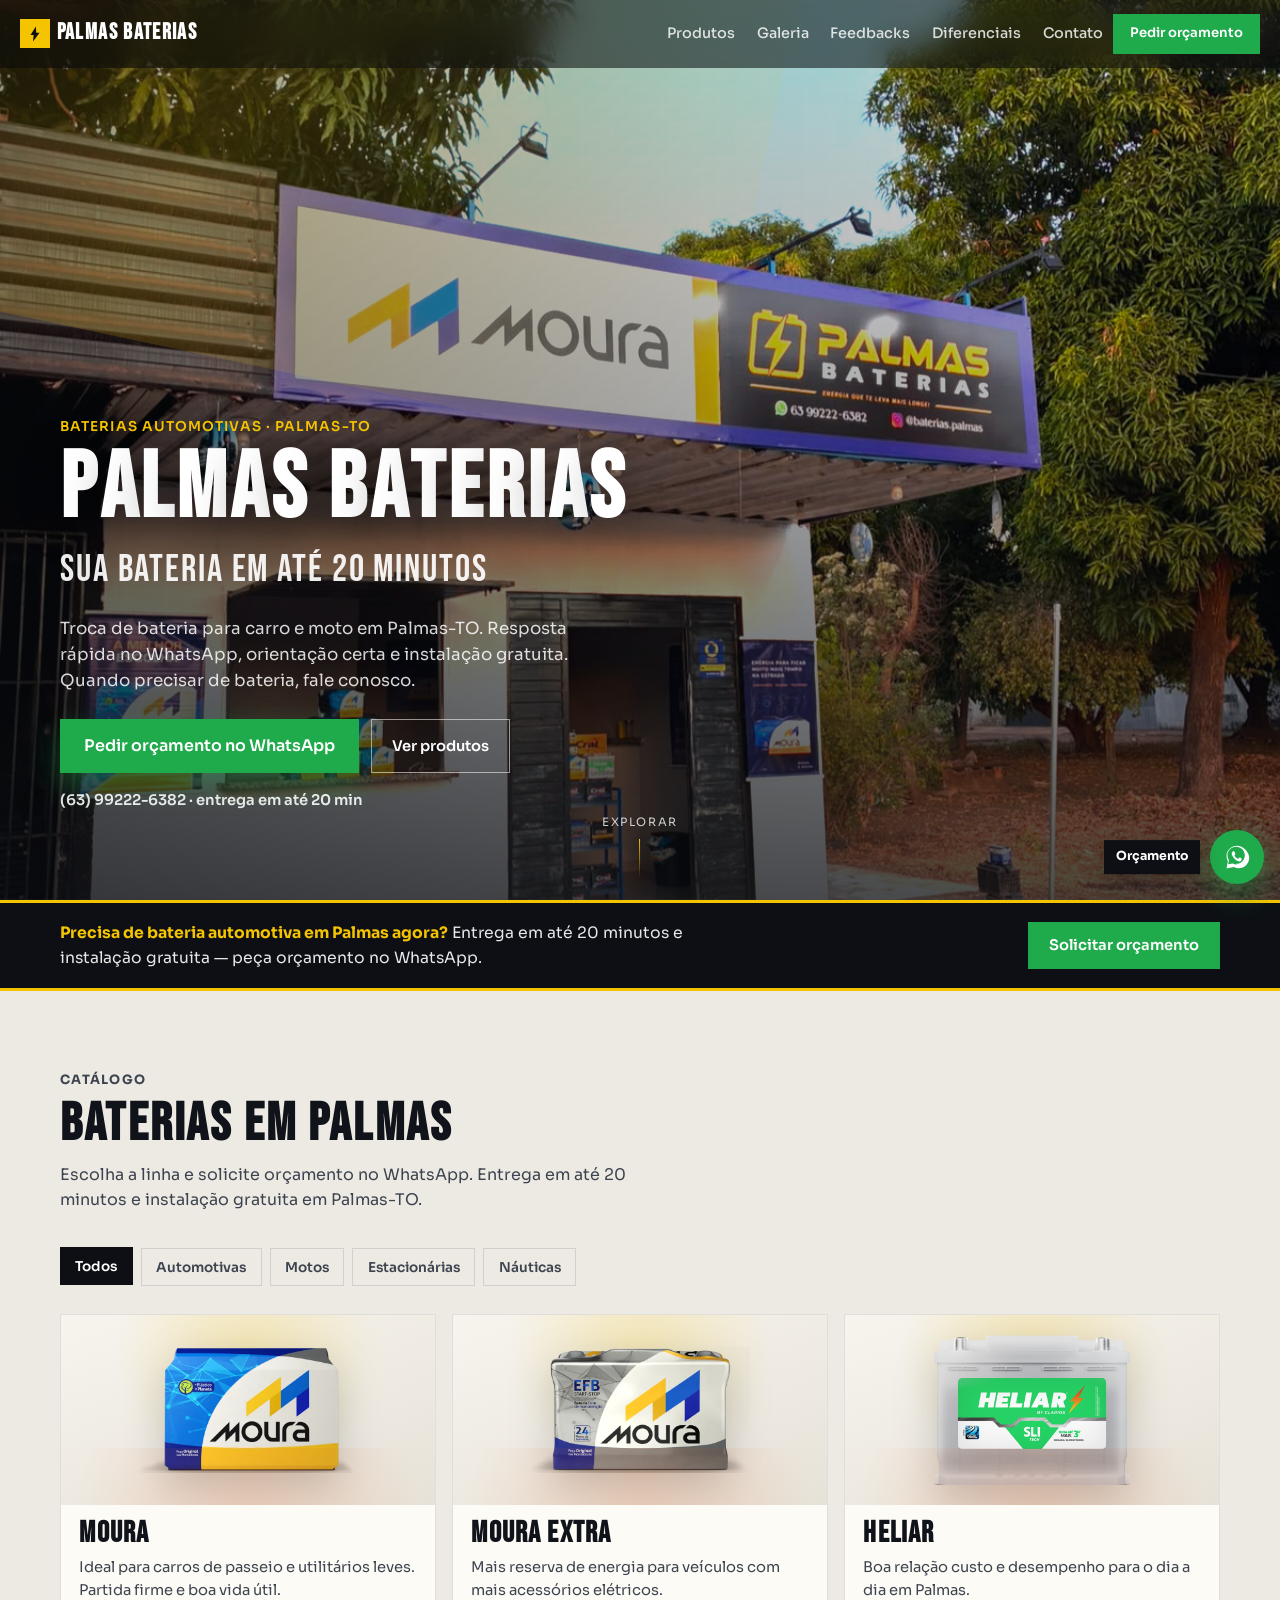
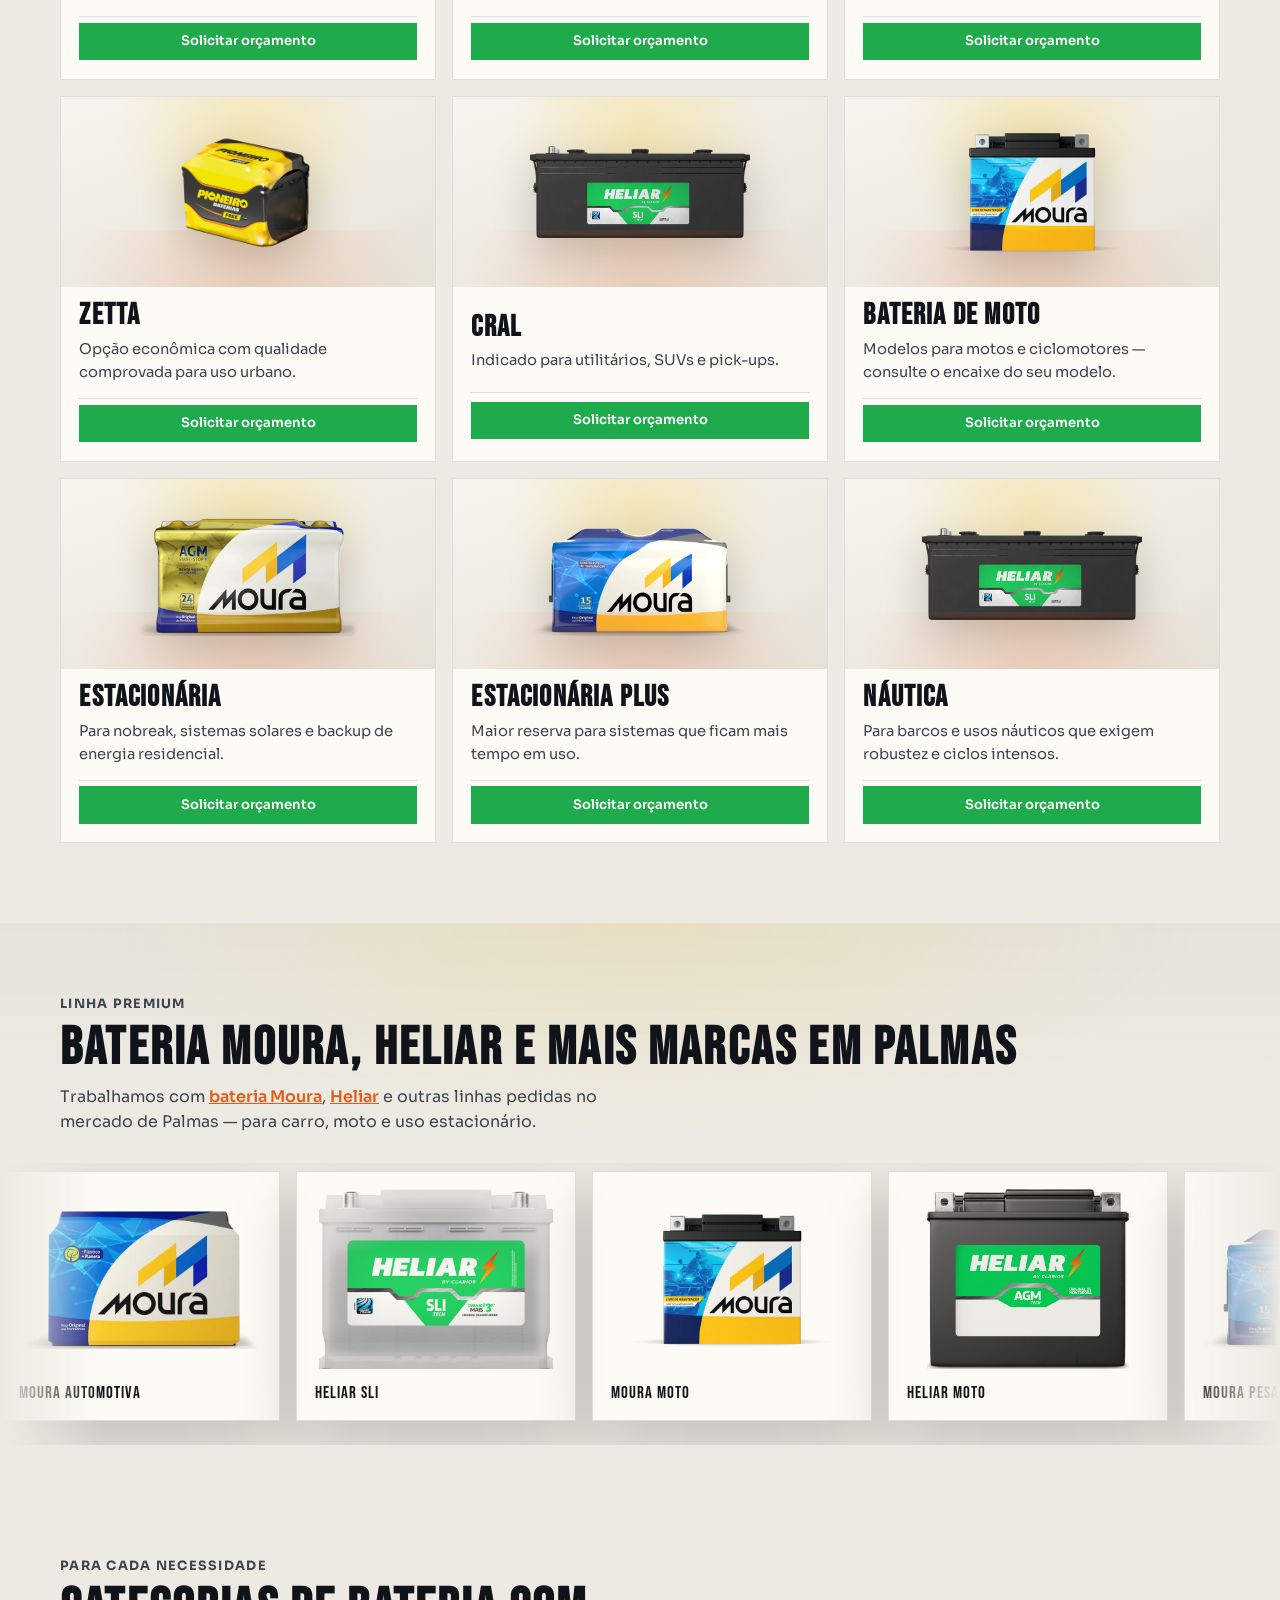
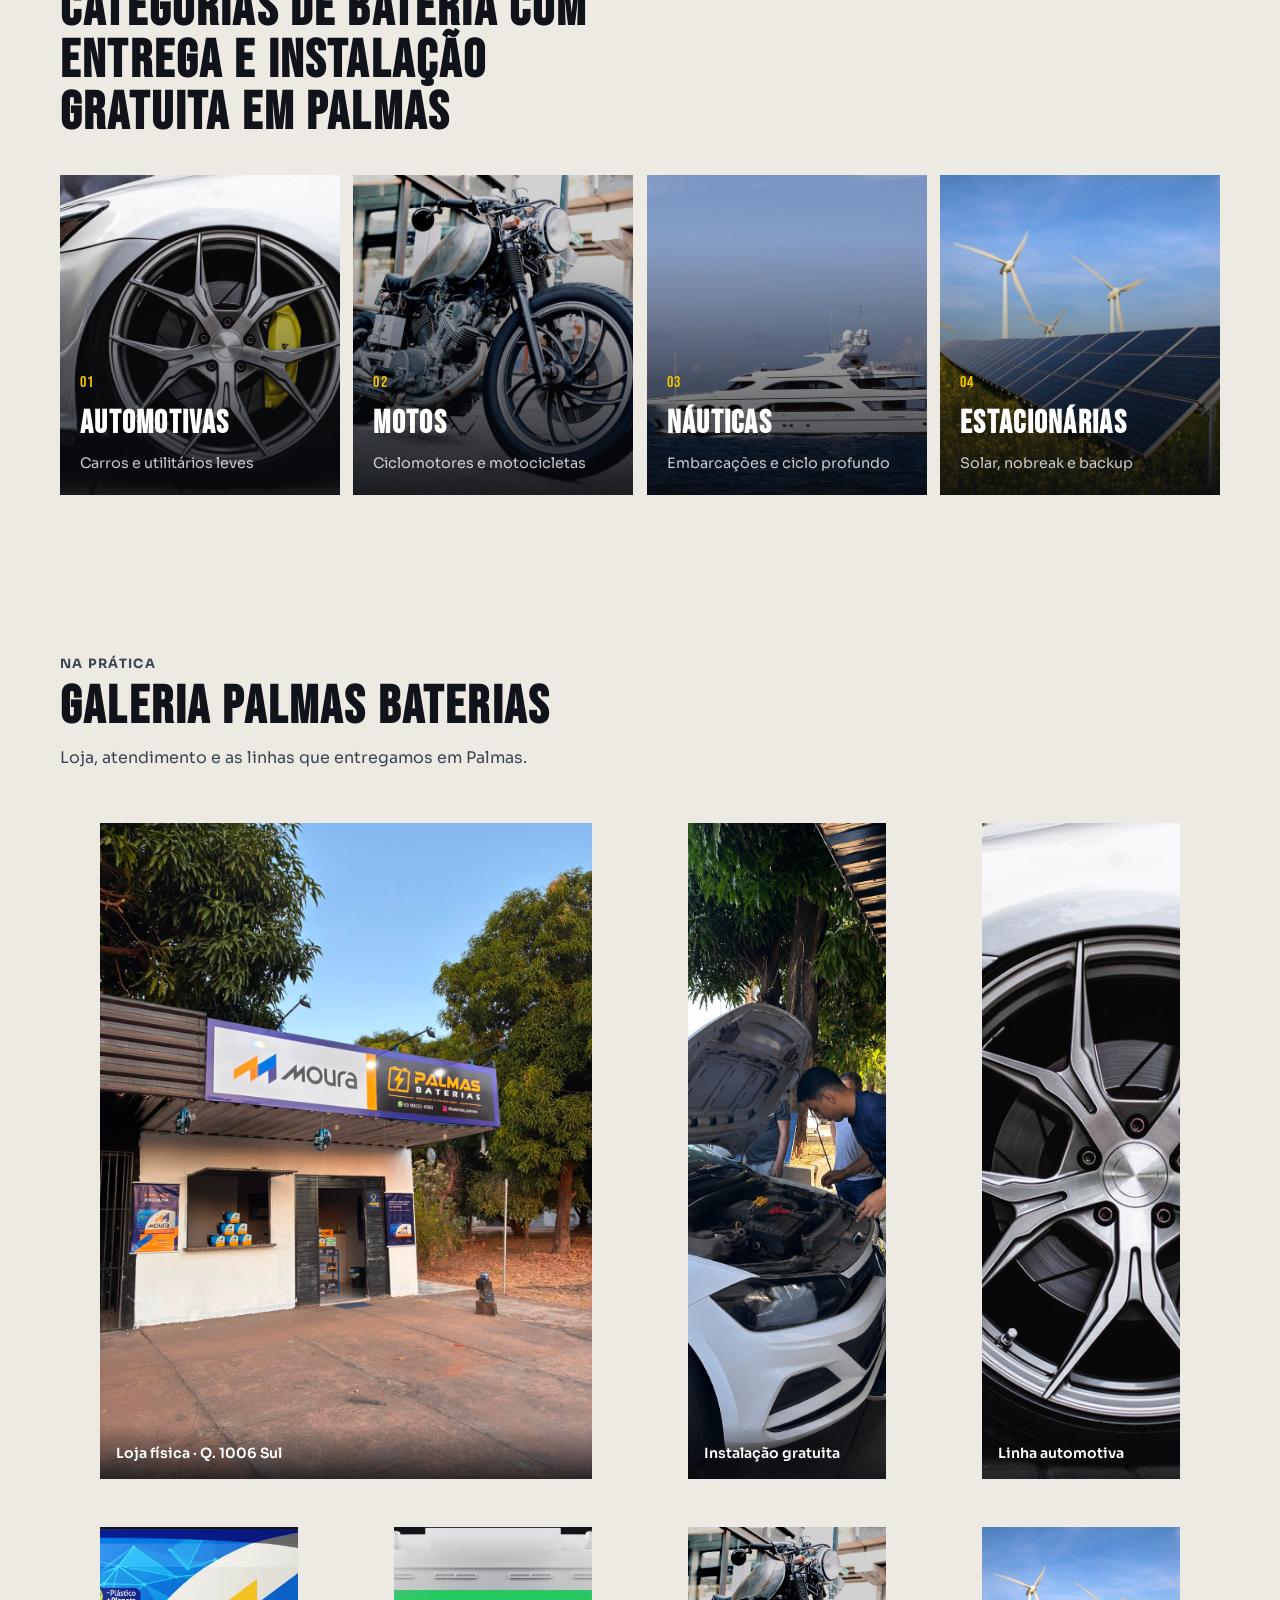
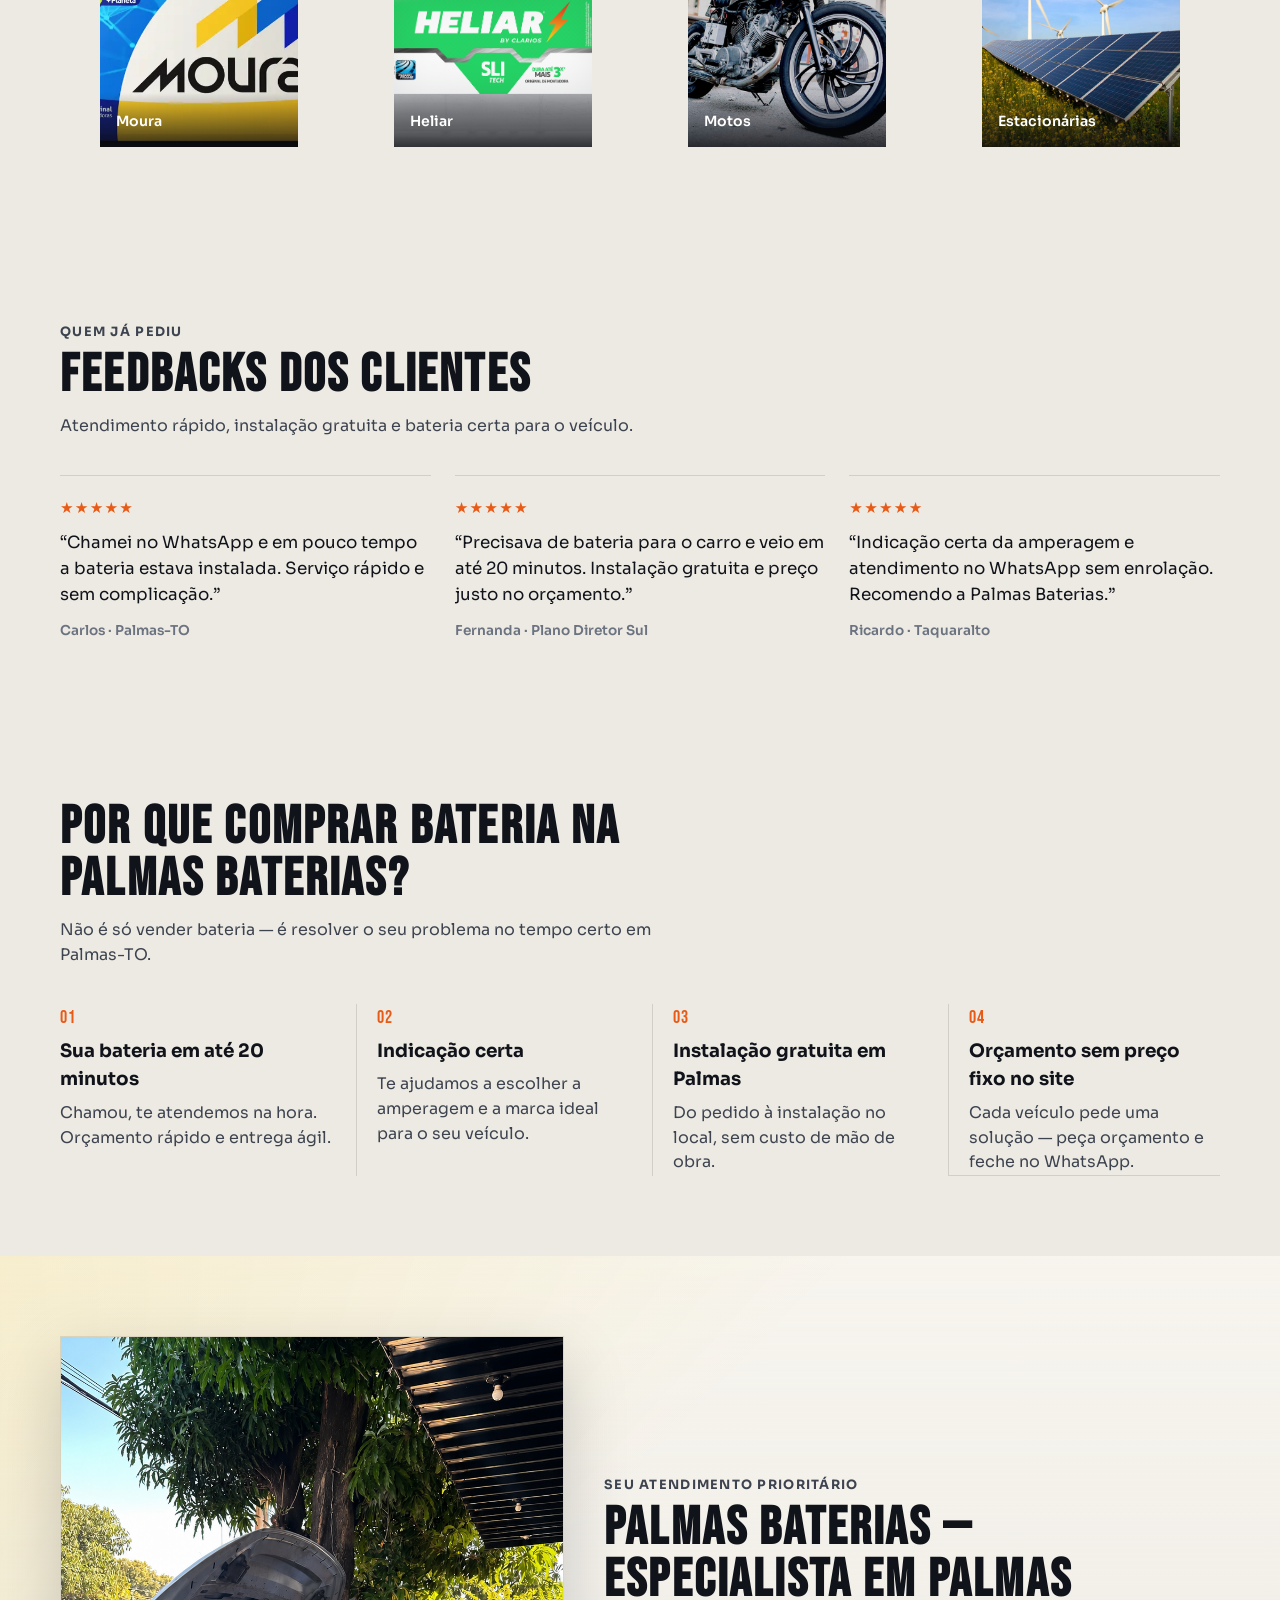
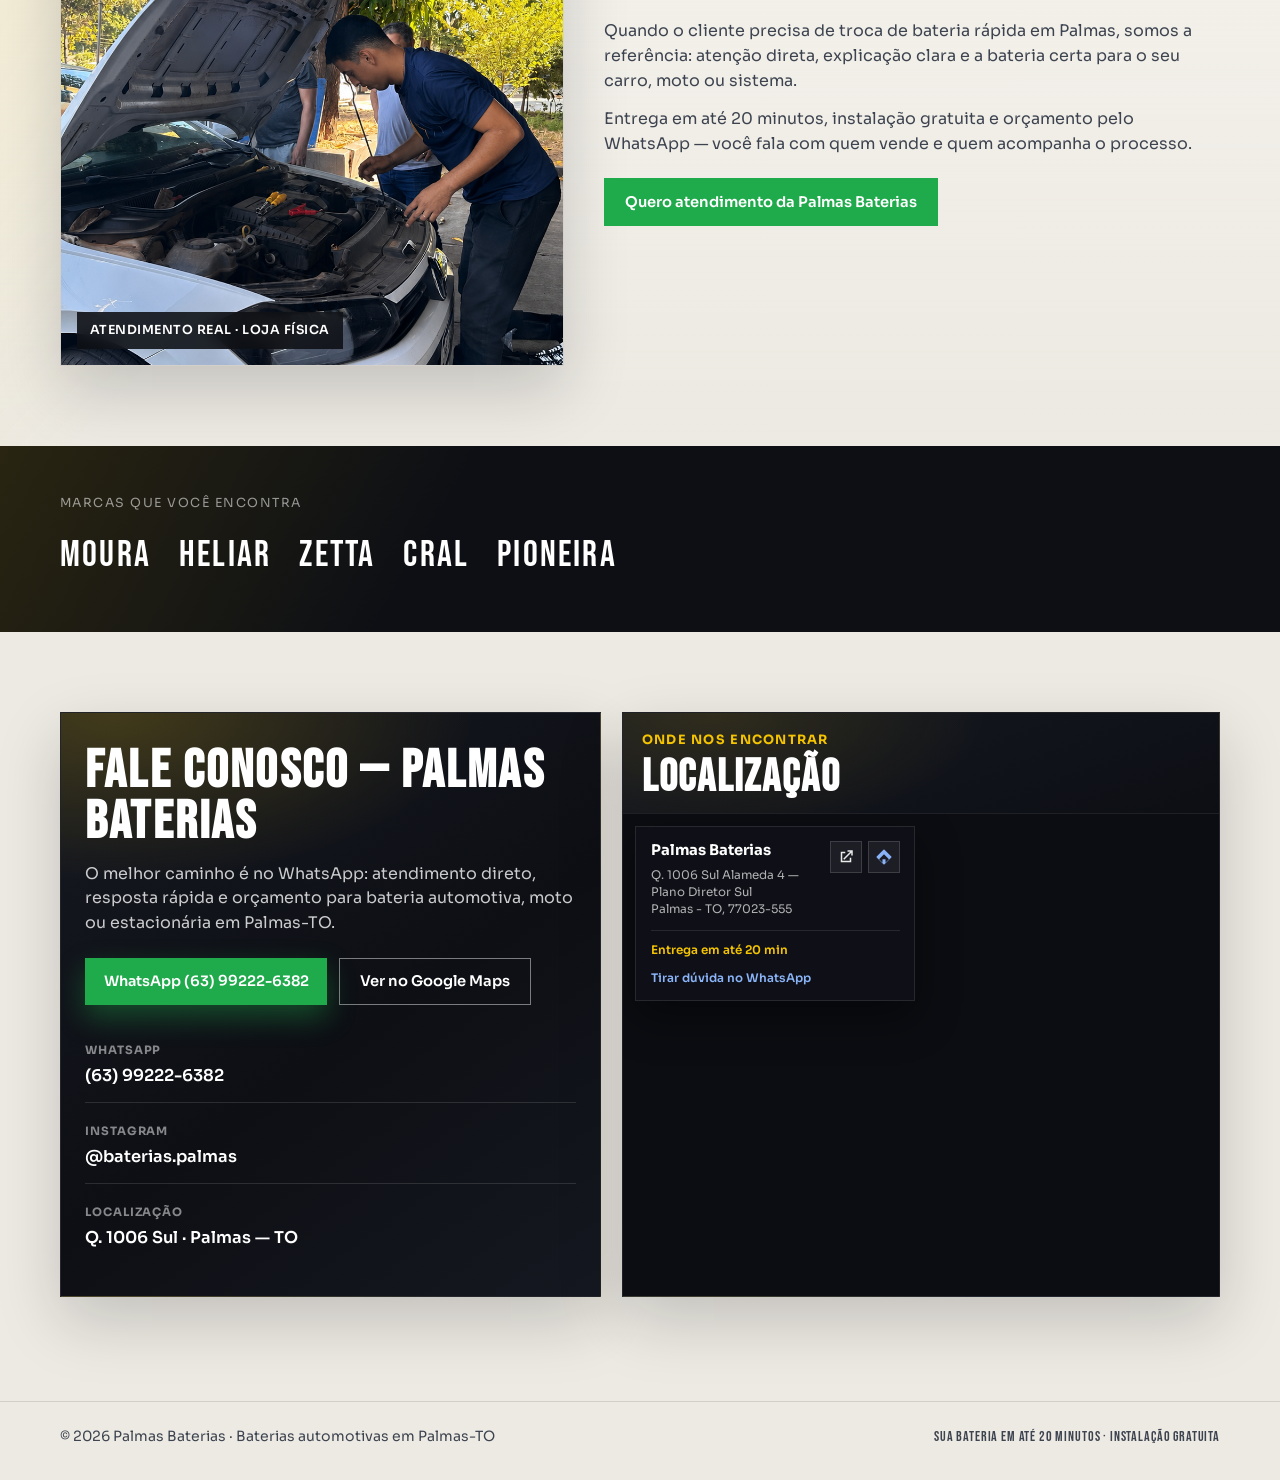
==== index.html @ dc7921c0 "Update Brendo photo and place the WhatsApp CTA after the hero. Replace the JPEG asset with PNG and k" ====
<!DOCTYPE html>
<html lang="pt-BR">
  <head>
    <meta charset="UTF-8" />
    <meta name="viewport" content="width=device-width, initial-scale=1.0" />
    <title>Baterias Automotivas em Palmas | Palmas Baterias</title>
    <meta
      name="description"
      content="Palmas Baterias: baterias automotivas, moto e estacionárias em Palmas-TO. Sua bateria em até 20 minutos, instalação gratuita e orçamento pelo WhatsApp."
    />
    <meta name="author" content="Palmas Baterias" />
    <meta name="geo.region" content="BR-TO" />
    <meta name="geo.placename" content="Palmas" />
    <meta name="robots" content="index, follow" />
    <link rel="canonical" href="https://brendo.bateriaspalmas.com.br/" />

    <!-- Open Graph -->
    <meta property="og:type" content="website" />
    <meta property="og:locale" content="pt_BR" />
    <meta property="og:url" content="https://brendo.bateriaspalmas.com.br/" />
    <meta property="og:site_name" content="Palmas Baterias" />
    <meta
      property="og:title"
      content="Baterias Automotivas em Palmas | Palmas Baterias"
    />
    <meta
      property="og:description"
      content="Sua bateria em até 20 minutos em Palmas-TO. Entrega, instalação gratuita e orçamento rápido no WhatsApp. Moura, Heliar e outras marcas."
    />
    <meta
      property="og:image"
      content="https://brendo.bateriaspalmas.com.br/Imagens/imagemdaloja.jpeg"
    />

    <!-- Twitter -->
    <meta name="twitter:card" content="summary_large_image" />
    <meta
      name="twitter:title"
      content="Baterias Automotivas em Palmas | Palmas Baterias"
    />
    <meta
      name="twitter:description"
      content="Sua bateria em até 20 minutos. Instalação gratuita. Peça orçamento no WhatsApp."
    />
    <meta
      name="twitter:image"
      content="https://brendo.bateriaspalmas.com.br/Imagens/imagemdaloja.jpeg"
    />

    <link rel="preconnect" href="https://fonts.googleapis.com" />
    <link rel="preconnect" href="https://fonts.gstatic.com" crossorigin />
    <link
      href="https://fonts.googleapis.com/css2?family=Bebas+Neue&family=Sora:wght@400;500;600;700&display=swap"
      rel="stylesheet"
    />
    <link rel="stylesheet" href="styles.css" />

    <script type="application/ld+json">
      {
        "@context": "https://schema.org",
        "@type": "AutoPartsStore",
        "name": "Palmas Baterias",
        "alternateName": "Baterias Palmas",
        "description": "Venda de baterias automotivas, moto, náuticas e estacionárias em Palmas-TO. Entrega em até 20 minutos, instalação gratuita e orçamento pelo WhatsApp.",
        "url": "https://brendo.bateriaspalmas.com.br/",
        "telephone": "+55-63-99222-6382",
        "image": "https://brendo.bateriaspalmas.com.br/Imagens/imagemdaloja.jpeg",
        "address": {
          "@type": "PostalAddress",
          "streetAddress": "Q. 1006 Sul Alameda 4 — Plano Diretor Sul",
          "addressLocality": "Palmas",
          "addressRegion": "TO",
          "postalCode": "77023-555",
          "addressCountry": "BR"
        },
        "geo": {
          "@type": "GeoCoordinates",
          "latitude": -10.2491,
          "longitude": -48.3243
        },
        "areaServed": {
          "@type": "City",
          "name": "Palmas"
        },
        "sameAs": [
          "https://www.instagram.com/baterias.palmas",
          "https://maps.app.goo.gl/mPvSXAWYAm8Tu38J9"
        ],
        "contactPoint": {
          "@type": "ContactPoint",
          "telephone": "+55-63-99222-6382",
          "contactType": "sales",
          "availableLanguage": "Portuguese"
        },
        "makesOffer": [
          {
            "@type": "Offer",
            "itemOffered": {
              "@type": "Service",
              "name": "Venda e instalação gratuita de baterias automotivas em Palmas"
            }
          },
          {
            "@type": "Offer",
            "itemOffered": {
              "@type": "Service",
              "name": "Entrega de bateria automotiva em até 20 minutos em Palmas-TO"
            }
          }
        ]
      }
    </script>
  </head>
  <body>
    <div class="scroll-progress" aria-hidden="true"><span></span></div>
    <div class="ambient" aria-hidden="true">
      <span class="ambient__orb ambient__orb--a"></span>
      <span class="ambient__orb ambient__orb--b"></span>
      <span class="ambient__grain"></span>
    </div>

    <header class="site-header">
      <a class="brand-mark" href="#topo" aria-label="Palmas Baterias">
        <span class="brand-mark__icon" aria-hidden="true">
          <svg viewBox="0 0 24 24" width="18" height="18" focusable="false">
            <path fill="currentColor" d="M13.2 2 6 13.2h4.2L9.4 22 18 10.2h-4.4L13.2 2z" />
          </svg>
        </span>
        <span class="brand-mark__text">Palmas Baterias</span>
      </a>

      <div class="header__end">
        <nav class="nav" id="site-nav" aria-label="Principal">
          <a href="#produtos">Produtos</a>
          <a href="#galeria">Galeria</a>
          <a href="#feedbacks">Feedbacks</a>
          <a href="#diferenciais">Diferenciais</a>
          <a href="#contato">Contato</a>
          <a
            class="btn btn--whatsapp nav__whatsapp"
            href="https://wa.me/5563992226382?text=Ol%C3%A1%20Palmas%20Baterias!%20Vim%20pela%20sua%20p%C3%A1gina%20e%20quero%20or%C3%A7amento."
            target="_blank"
            rel="noopener noreferrer"
          >
            Pedir orçamento
          </a>
        </nav>

        <a
          class="btn btn--whatsapp btn--header-cta"
          href="https://wa.me/5563992226382?text=Ol%C3%A1%20Palmas%20Baterias!%20Vim%20pela%20sua%20p%C3%A1gina%20e%20quero%20or%C3%A7amento."
          target="_blank"
          rel="noopener noreferrer"
        >
          <span class="btn__pulse" aria-hidden="true"></span>
          Pedir orçamento
        </a>

        <button
          class="nav-toggle"
          type="button"
          aria-controls="site-nav"
          aria-expanded="false"
          aria-label="Abrir menu"
        >
          <span class="nav-toggle__bars" aria-hidden="true">
            <i></i>
            <i></i>
            <i></i>
          </span>
        </button>
      </div>
    </header>
    <div class="nav-backdrop" hidden></div>

    <main id="topo">
      <section class="hero">
        <div class="hero__media">
          <img
            src="Imagens/imagemdaloja.jpeg"
            alt="Loja Palmas Baterias — baterias automotivas em Palmas-TO"
            class="hero__image"
          />
          <div class="hero__veil" aria-hidden="true"></div>
          <div class="hero__sheen" aria-hidden="true"></div>
        </div>
        <div class="hero__content">
          <p class="hero__seller reveal">Baterias automotivas · Palmas-TO</p>
          <h1 class="hero__brand reveal" data-split>Palmas Baterias</h1>
          <p class="hero__headline reveal">Sua bateria em até 20 minutos</p>
          <p class="hero__lead reveal">
            Troca de bateria para carro e moto em Palmas-TO. Resposta rápida no WhatsApp, orientação
            certa e instalação gratuita. Quando precisar de bateria, fale conosco.
          </p>
          <div class="hero__actions reveal">
            <a
              class="btn btn--whatsapp btn--hero-cta"
              href="https://wa.me/5563992226382?text=Ol%C3%A1%20Palmas%20Baterias!%20Preciso%20de%20or%C3%A7amento%20de%20bateria."
              target="_blank"
              rel="noopener noreferrer"
            >
              Pedir orçamento no WhatsApp
            </a>
            <a class="btn btn--ghost" href="#produtos">Ver produtos</a>
          </div>
          <p class="hero__phone reveal">(63) 99222-6382 · entrega em até 20 min</p>
        </div>
        <a class="hero__scroll" href="#produtos" aria-label="Ver catálogo de baterias">
          <span>Explorar</span>
          <i></i>
        </a>
      </section>

      <aside class="attention-bar" aria-label="Chamada para WhatsApp">
        <div class="container attention-bar__inner">
          <p>
            <strong>Precisa de bateria automotiva em Palmas agora?</strong>
            Entrega em até 20 minutos e instalação gratuita — peça orçamento no WhatsApp.
          </p>
          <a
            class="btn btn--whatsapp"
            href="https://wa.me/5563992226382?text=Ol%C3%A1%20Palmas%20Baterias!%20Quero%20or%C3%A7amento%20r%C3%A1pido."
            target="_blank"
            rel="noopener noreferrer"
          >
            Solicitar orçamento
          </a>
        </div>
      </aside>

      <section class="section products" id="produtos">
        <div class="container">
          <header class="section__head reveal">
            <p class="eyebrow">Catálogo</p>
            <h2>Baterias em Palmas</h2>
            <p>
              Escolha a linha e solicite orçamento no WhatsApp. Entrega em até 20 minutos e
              instalação gratuita em Palmas-TO.
            </p>
          </header>

          <div class="product-filters reveal" role="tablist" aria-label="Filtrar produtos">
            <button class="filter is-active" type="button" data-filter="all">Todos</button>
            <button class="filter" type="button" data-filter="automotiva">Automotivas</button>
            <button class="filter" type="button" data-filter="moto">Motos</button>
            <button class="filter" type="button" data-filter="estacionaria">Estacionárias</button>
            <button class="filter" type="button" data-filter="nautica">Náuticas</button>
          </div>

          <div class="product-grid" id="product-grid"></div>
        </div>
      </section>

      <section class="showcase" id="vitrine" aria-label="Vitrine de baterias">
        <div class="showcase__head container reveal">
          <p class="eyebrow">Linha premium</p>
          <h2>Bateria Moura, Heliar e mais marcas em Palmas</h2>
          <p>
            Trabalhamos com
            <a href="https://www.moura.com.br/descubra-qual-a-sua-bateria" target="_blank" rel="noopener noreferrer">bateria Moura</a>,
            <a href="https://www.heliar.com" target="_blank" rel="noopener noreferrer">Heliar</a>
            e outras linhas pedidas no mercado de Palmas — para carro, moto e uso estacionário.
          </p>
        </div>
        <div class="marquee" aria-hidden="true">
          <div class="marquee__track">
            <figure class="marquee__item">
              <img src="Imagens/produtos/moura-automotiva.webp" alt="Bateria Moura automotiva para carro em Palmas" loading="lazy" />
              <figcaption>Moura Automotiva</figcaption>
            </figure>
            <figure class="marquee__item">
              <img src="Imagens/produtos/heliar-auto.png" alt="Bateria Heliar SLI automotiva" loading="lazy" />
              <figcaption>Heliar SLI</figcaption>
            </figure>
            <figure class="marquee__item">
              <img src="Imagens/produtos/moura-moto.webp" alt="Bateria Moura para moto" loading="lazy" />
              <figcaption>Moura Moto</figcaption>
            </figure>
            <figure class="marquee__item">
              <img src="Imagens/produtos/heliar-moto.png" alt="Bateria Heliar para moto" loading="lazy" />
              <figcaption>Heliar Moto</figcaption>
            </figure>
            <figure class="marquee__item">
              <img src="Imagens/produtos/moura-pesada.webp" alt="Bateria Moura pesada para utilitários" loading="lazy" />
              <figcaption>Moura Pesada</figcaption>
            </figure>
            <figure class="marquee__item">
              <img src="Imagens/produtos/heliar-frota.png" alt="Bateria Heliar para frota" loading="lazy" />
              <figcaption>Heliar Frota</figcaption>
            </figure>
            <figure class="marquee__item">
              <img src="Imagens/produtos/moura-efb.webp" alt="Bateria Moura EFB start-stop" loading="lazy" />
              <figcaption>Moura EFB</figcaption>
            </figure>
            <figure class="marquee__item">
              <img src="Imagens/produtos/moura-agm.webp" alt="Bateria Moura AGM" loading="lazy" />
              <figcaption>Moura AGM</figcaption>
            </figure>
            <!-- duplicate for seamless loop -->
            <figure class="marquee__item">
              <img src="Imagens/produtos/moura-automotiva.webp" alt="" loading="lazy" aria-hidden="true" />
              <figcaption>Moura Automotiva</figcaption>
            </figure>
            <figure class="marquee__item">
              <img src="Imagens/produtos/heliar-auto.png" alt="" loading="lazy" aria-hidden="true" />
              <figcaption>Heliar SLI</figcaption>
            </figure>
            <figure class="marquee__item">
              <img src="Imagens/produtos/moura-moto.webp" alt="" loading="lazy" aria-hidden="true" />
              <figcaption>Moura Moto</figcaption>
            </figure>
            <figure class="marquee__item">
              <img src="Imagens/produtos/heliar-moto.png" alt="" loading="lazy" aria-hidden="true" />
              <figcaption>Heliar Moto</figcaption>
            </figure>
            <figure class="marquee__item">
              <img src="Imagens/produtos/moura-pesada.webp" alt="" loading="lazy" aria-hidden="true" />
              <figcaption>Moura Pesada</figcaption>
            </figure>
            <figure class="marquee__item">
              <img src="Imagens/produtos/heliar-frota.png" alt="" loading="lazy" aria-hidden="true" />
              <figcaption>Heliar Frota</figcaption>
            </figure>
            <figure class="marquee__item">
              <img src="Imagens/produtos/moura-efb.webp" alt="" loading="lazy" aria-hidden="true" />
              <figcaption>Moura EFB</figcaption>
            </figure>
            <figure class="marquee__item">
              <img src="Imagens/produtos/moura-agm.webp" alt="" loading="lazy" aria-hidden="true" />
              <figcaption>Moura AGM</figcaption>
            </figure>
          </div>
        </div>
      </section>

      <section class="section categories" id="categorias">
        <div class="container">
          <header class="section__head reveal">
            <p class="eyebrow">Para cada necessidade</p>
            <h2>Categorias de bateria com entrega e instalação gratuita em Palmas</h2>
          </header>
          <div class="category-grid">
            <a class="category reveal" href="#produtos" data-filter-jump="automotiva">
              <img
                src="Imagens/categorias/automotiva.jpg"
                alt="Baterias automotivas para carro em Palmas-TO"
                loading="lazy"
              />
              <div class="category__overlay">
                <span>01</span>
                <h3>Automotivas</h3>
                <p>Carros e utilitários leves</p>
              </div>
            </a>
            <a class="category reveal" href="#produtos" data-filter-jump="moto">
              <img
                src="Imagens/categorias/moto.jpg"
                alt="Baterias de moto em Palmas-TO"
                loading="lazy"
              />
              <div class="category__overlay">
                <span>02</span>
                <h3>Motos</h3>
                <p>Ciclomotores e motocicletas</p>
              </div>
            </a>
            <a class="category reveal" href="#produtos" data-filter-jump="nautica">
              <img
                src="Imagens/categorias/nautica.jpg"
                alt="Baterias náuticas"
                loading="lazy"
              />
              <div class="category__overlay">
                <span>03</span>
                <h3>Náuticas</h3>
                <p>Embarcações e ciclo profundo</p>
              </div>
            </a>
            <a class="category reveal" href="#produtos" data-filter-jump="estacionaria">
              <img
                src="Imagens/categorias/estacionaria.jpg"
                alt="Baterias estacionárias"
                loading="lazy"
              />
              <div class="category__overlay">
                <span>04</span>
                <h3>Estacionárias</h3>
                <p>Solar, nobreak e backup</p>
              </div>
            </a>
          </div>
        </div>
      </section>

      <section class="section gallery" id="galeria">
        <div class="container">
          <header class="section__head reveal">
            <p class="eyebrow">Na prática</p>
            <h2>Galeria Palmas Baterias</h2>
            <p>Loja, atendimento e as linhas que entregamos em Palmas.</p>
          </header>
          <div class="gallery-grid">
            <figure class="gallery__item gallery__item--wide reveal">
              <img
                src="Imagens/imagemdaloja.jpeg"
                alt="Fachada e atendimento da Palmas Baterias em Palmas-TO"
                loading="lazy"
              />
              <figcaption>Loja física · Q. 1006 Sul</figcaption>
            </figure>
            <figure class="gallery__item reveal">
              <img
                src="Imagens/imagenbrendo.png"
                alt="Instalação de bateria automotiva na Palmas Baterias"
                loading="lazy"
              />
              <figcaption>Instalação gratuita</figcaption>
            </figure>
            <figure class="gallery__item reveal">
              <img
                src="Imagens/categorias/automotiva.jpg"
                alt="Baterias automotivas disponíveis em Palmas"
                loading="lazy"
              />
              <figcaption>Linha automotiva</figcaption>
            </figure>
            <figure class="gallery__item reveal">
              <img
                src="Imagens/produtos/moura-automotiva.webp"
                alt="Bateria Moura para carro"
                loading="lazy"
              />
              <figcaption>Moura</figcaption>
            </figure>
            <figure class="gallery__item reveal">
              <img
                src="Imagens/produtos/heliar-auto.png"
                alt="Bateria Heliar para carro"
                loading="lazy"
              />
              <figcaption>Heliar</figcaption>
            </figure>
            <figure class="gallery__item reveal">
              <img
                src="Imagens/categorias/moto.jpg"
                alt="Baterias de moto em Palmas"
                loading="lazy"
              />
              <figcaption>Motos</figcaption>
            </figure>
            <figure class="gallery__item reveal">
              <img
                src="Imagens/categorias/estacionaria.jpg"
                alt="Baterias estacionárias"
                loading="lazy"
              />
              <figcaption>Estacionárias</figcaption>
            </figure>
          </div>
        </div>
      </section>

      <section class="section feedbacks" id="feedbacks">
        <div class="container">
          <header class="section__head reveal">
            <p class="eyebrow">Quem já pediu</p>
            <h2>Feedbacks dos clientes</h2>
            <p>Atendimento rápido, instalação gratuita e bateria certa para o veículo.</p>
          </header>
          <ul class="feedback-list">
            <li class="feedback reveal">
              <div class="feedback__stars" aria-label="5 de 5 estrelas">★★★★★</div>
              <blockquote>
                “Chamei no WhatsApp e em pouco tempo a bateria estava instalada. Serviço rápido e
                sem complicação.”
              </blockquote>
              <p class="feedback__meta">Carlos · Palmas-TO</p>
            </li>
            <li class="feedback reveal">
              <div class="feedback__stars" aria-label="5 de 5 estrelas">★★★★★</div>
              <blockquote>
                “Precisava de bateria para o carro e veio em até 20 minutos. Instalação gratuita e
                preço justo no orçamento.”
              </blockquote>
              <p class="feedback__meta">Fernanda · Plano Diretor Sul</p>
            </li>
            <li class="feedback reveal">
              <div class="feedback__stars" aria-label="5 de 5 estrelas">★★★★★</div>
              <blockquote>
                “Indicação certa da amperagem e atendimento no WhatsApp sem enrolação. Recomendo a
                Palmas Baterias.”
              </blockquote>
              <p class="feedback__meta">Ricardo · Taquaralto</p>
            </li>
          </ul>
        </div>
      </section>

      <section class="section features" id="diferenciais">
        <div class="container">
          <header class="section__head reveal">
            <h2>Por que comprar bateria na Palmas Baterias?</h2>
            <p>Não é só vender bateria — é resolver o seu problema no tempo certo em Palmas-TO.</p>
          </header>
          <ul class="feature-list">
            <li class="feature reveal">
              <span class="feature__num">01</span>
              <h3>Sua bateria em até 20 minutos</h3>
              <p>Chamou, te atendemos na hora. Orçamento rápido e entrega ágil.</p>
            </li>
            <li class="feature reveal">
              <span class="feature__num">02</span>
              <h3>Indicação certa</h3>
              <p>Te ajudamos a escolher a amperagem e a marca ideal para o seu veículo.</p>
            </li>
            <li class="feature reveal">
              <span class="feature__num">03</span>
              <h3>Instalação gratuita em Palmas</h3>
              <p>Do pedido à instalação no local, sem custo de mão de obra.</p>
            </li>
            <li class="feature reveal">
              <span class="feature__num">04</span>
              <h3>Orçamento sem preço fixo no site</h3>
              <p>Cada veículo pede uma solução — peça orçamento e feche no WhatsApp.</p>
            </li>
          </ul>
        </div>
      </section>

      <section class="section about" id="sobre">
        <div class="container about__grid">
          <figure class="about__figure reveal">
            <img
              src="Imagens/imagenbrendo.png"
              alt="Instalação de bateria automotiva na Palmas Baterias em Palmas-TO"
            />
            <div class="about__badge">Atendimento real · loja física</div>
          </figure>
          <div class="about__copy reveal">
            <p class="eyebrow">Seu atendimento prioritário</p>
            <h2>Palmas Baterias — especialista em Palmas</h2>
            <p>
              Quando o cliente precisa de troca de bateria rápida em Palmas, somos a referência:
              atenção direta, explicação clara e a bateria certa para o seu carro, moto ou sistema.
            </p>
            <p>
              Entrega em até 20 minutos, instalação gratuita e orçamento pelo WhatsApp — você fala
              com quem vende e quem acompanha o processo.
            </p>
            <a
              class="btn btn--whatsapp"
              href="https://wa.me/5563992226382?text=Ol%C3%A1%20Palmas%20Baterias!%20Quero%20atendimento."
              target="_blank"
              rel="noopener noreferrer"
            >
              Quero atendimento da Palmas Baterias
            </a>
          </div>
        </div>
      </section>

      <section class="section brands" aria-label="Marcas">
        <div class="container">
          <p class="brands__label reveal">Marcas que você encontra</p>
          <ul class="brands__list">
            <li class="reveal">Moura</li>
            <li class="reveal">Heliar</li>
            <li class="reveal">Zetta</li>
            <li class="reveal">Cral</li>
            <li class="reveal">Pioneira</li>
          </ul>
        </div>
      </section>

      <section class="section contact" id="contato">
        <div class="container contact__split reveal">
          <div class="contact__panel">
            <div class="contact__intro">
              <h2>Fale conosco — Palmas Baterias</h2>
              <p>
                O melhor caminho é no WhatsApp: atendimento direto, resposta rápida e orçamento para
                bateria automotiva, moto ou estacionária em Palmas-TO.
              </p>
              <div class="contact__actions">
                <a
                  class="btn btn--whatsapp btn--hero-cta"
                  href="https://wa.me/5563992226382?text=Ol%C3%A1%20Palmas%20Baterias!%20Vim%20pela%20sua%20p%C3%A1gina."
                  target="_blank"
                  rel="noopener noreferrer"
                >
                  WhatsApp (63) 99222-6382
                </a>
                <a
                  class="btn btn--ghost"
                  href="https://maps.app.goo.gl/mPvSXAWYAm8Tu38J9?g_st=iwb"
                  target="_blank"
                  rel="noopener noreferrer"
                >
                  Ver no Google Maps
                </a>
              </div>
            </div>
            <ul class="contact__details">
              <li>
                <span>WhatsApp</span>
                <a href="https://wa.me/5563992226382" target="_blank" rel="noopener noreferrer"
                  >(63) 99222-6382</a
                >
              </li>
              <li>
                <span>Instagram</span>
                <a
                  href="https://www.instagram.com/baterias.palmas?igsh=MWVkaWU5ZHpsa3pleg%3D%3D&utm_source=qr"
                  target="_blank"
                  rel="noopener noreferrer"
                  >@baterias.palmas</a
                >
              </li>
              <li>
                <span>Localização</span>
                <a
                  href="https://maps.app.goo.gl/mPvSXAWYAm8Tu38J9?g_st=iwb"
                  target="_blank"
                  rel="noopener noreferrer"
                  >Q. 1006 Sul · Palmas — TO</a
                >
              </li>
            </ul>
          </div>

          <div class="map-block">
            <header class="map-block__head">
              <p class="eyebrow">Onde nos encontrar</p>
              <h2>Localização</h2>
            </header>

            <div class="map-preview">
              <div class="map-preview__frame" aria-hidden="true">
                <iframe
                  title="Mapa — Palmas Baterias"
                  loading="lazy"
                  referrerpolicy="no-referrer-when-downgrade"
                  allowfullscreen
                  src="https://maps.google.com/maps?q=Palmas%20Baterias%20Q.%201006%20Sul%20Alameda%204%20Plano%20Diretor%20Sul%20Palmas%20TO%2077023-555&z=16&output=embed&hl=pt-BR"
                ></iframe>
              </div>

              <article class="map-card">
                <div class="map-card__top">
                  <div>
                    <h3>Palmas Baterias</h3>
                    <p>
                      Q. 1006 Sul Alameda 4 — Plano Diretor Sul<br />
                      Palmas - TO, 77023-555
                    </p>
                  </div>
                  <div class="map-card__actions">
                    <a
                      class="map-card__icon"
                      href="https://maps.app.goo.gl/mPvSXAWYAm8Tu38J9?g_st=iwb"
                      target="_blank"
                      rel="noopener noreferrer"
                      aria-label="Abrir mapa em tela cheia"
                      title="Abrir no Google Maps"
                    >
                      <svg viewBox="0 0 24 24" width="18" height="18" aria-hidden="true">
                        <path
                          fill="currentColor"
                          d="M14 3h7v7h-2V6.41l-9.29 9.3-1.42-1.42 9.3-9.29H14V3zM5 5h6v2H7v10h10v-4h2v6H5V5z"
                        />
                      </svg>
                    </a>
                    <a
                      class="map-card__icon map-card__icon--directions"
                      href="https://www.google.com/maps/dir/?api=1&destination=Palmas%20Baterias%20Q.%201006%20Sul%20Alameda%204%20Plano%20Diretor%20Sul%20Palmas%20TO%2077023-555"
                      target="_blank"
                      rel="noopener noreferrer"
                      aria-label="Como chegar"
                      title="Como chegar"
                    >
                      <svg viewBox="0 0 24 24" width="18" height="18" aria-hidden="true">
                        <path
                          fill="currentColor"
                          d="M21.71 11.29l-9-9a1 1 0 0 0-1.42 0l-9 9a1 1 0 0 0 0 1.42l9 9a1 1 0 0 0 1.42 0l9-9a1 1 0 0 0 0-1.42zM14 19.59V15h-4v4.59L5.41 15 12 8.41 18.59 15 14 19.59z"
                        />
                      </svg>
                    </a>
                  </div>
                </div>
                <div class="map-card__meta">
                  <span class="map-card__rating">Entrega em até 20 min</span>
                  <a
                    class="map-card__link"
                    href="https://wa.me/5563992226382?text=Ol%C3%A1%20Palmas%20Baterias!%20Quero%20saber%20como%20chegar."
                    target="_blank"
                    rel="noopener noreferrer"
                  >
                    Tirar dúvida no WhatsApp
                  </a>
                </div>
              </article>
            </div>
          </div>
        </div>
      </section>
    </main>

    <footer class="site-footer">
      <div class="container site-footer__inner">
        <p>© <span id="year"></span> Palmas Baterias · Baterias automotivas em Palmas-TO</p>
        <p class="site-footer__note">Sua bateria em até 20 minutos · instalação gratuita</p>
      </div>
    </footer>

    <a
      class="fab-whatsapp"
      href="https://wa.me/5563992226382?text=Ol%C3%A1%20Palmas%20Baterias!%20Vim%20pela%20sua%20p%C3%A1gina."
      target="_blank"
      rel="noopener noreferrer"
      aria-label="Abrir WhatsApp da Palmas Baterias"
    >
      <span class="fab-whatsapp__label">Orçamento</span>
      <svg viewBox="0 0 32 32" aria-hidden="true" width="28" height="28">
        <path
          fill="currentColor"
          d="M16.1 3C9.4 3 4 8.3 4 14.9c0 2.1.6 4.1 1.6 5.9L4 29l8.4-1.6c1.7.9 3.6 1.4 5.5 1.4 6.7 0 12.1-5.4 12.1-12S22.8 3 16.1 3zm0 21.8c-1.7 0-3.4-.5-4.9-1.3l-.3-.2-5 .9.9-4.8-.2-.3a9.6 9.6 0 0 1-1.5-5.2c0-5.3 4.4-9.7 9.9-9.7s9.9 4.3 9.9 9.7-4.3 9.9-9.8 9.9zm5.4-7.3c-.3-.1-1.7-.8-2-.9s-.5-.2-.7.1-.8.9-1 1.1-.4.2-.7.1a8 8 0 0 1-2.3-1.4 8.6 8.6 0 0 1-1.6-2c-.2-.3 0-.5.1-.6l.5-.6c.2-.2.2-.3.3-.5s0-.4 0-.5-.7-1.7-1-2.3c-.2-.5-.5-.5-.7-.5h-.6c-.2 0-.5.1-.8.4s-1 1-1 2.4 1.1 2.8 1.2 3 .1.4.3.7a12 12 0 0 0 4.5 4.3c1.7.8 2.1.7 2.6.7s1.4-.1 1.7-.5.8-.9.9-1.1.1-.4 0-.5-.2-.2-.5-.3z"
        />
      </svg>
    </a>

    <script src="script.js"></script>
  </body>
</html>
---- styles.css ----
:root {
  --bg: #edeae3;
  --bg-deep: #0c0e13;
  --bg-elevated: rgba(255, 253, 248, 0.88);
  --ink: #10131a;
  --ink-soft: #3d4450;
  --muted: #6b7280;
  --line: rgba(18, 20, 26, 0.12);
  --brand-yellow: #f5c400;
  --brand-orange: #e85a16;
  --brand-dark: #0d0f14;
  --whatsapp: #1faa4b;
  --shadow: 0 24px 60px rgba(8, 10, 14, 0.18);
  --font-display: "Bebas Neue", sans-serif;
  --font-body: "Sora", system-ui, sans-serif;
  --max: 1160px;
  --ease-out: cubic-bezier(0.22, 1, 0.36, 1);
}

*,
*::before,
*::after {
  box-sizing: border-box;
}

html {
  scroll-behavior: smooth;
}

body {
  margin: 0;
  font-family: var(--font-body);
  color: var(--ink);
  background: var(--bg);
  line-height: 1.55;
  -webkit-font-smoothing: antialiased;
  overflow-x: hidden;
}

img {
  max-width: 100%;
  display: block;
}

a {
  color: inherit;
}

.container {
  width: min(100% - 2rem, var(--max));
  margin-inline: auto;
}

.scroll-progress {
  position: fixed;
  inset: 0 0 auto;
  z-index: 60;
  height: 3px;
  background: transparent;
  pointer-events: none;
}

.scroll-progress span {
  display: block;
  height: 100%;
  width: 0%;
  background: linear-gradient(90deg, var(--brand-yellow), var(--brand-orange));
  transform-origin: left;
}

.ambient {
  position: fixed;
  inset: 0;
  z-index: -1;
  pointer-events: none;
  overflow: hidden;
}

.ambient__orb {
  position: absolute;
  border-radius: 50%;
  filter: blur(60px);
  opacity: 0.45;
  animation: orb-drift 14s ease-in-out infinite alternate;
}

.ambient__orb--a {
  width: 42vw;
  height: 42vw;
  top: -8%;
  left: -10%;
  background: radial-gradient(circle, rgba(245, 196, 0, 0.55), transparent 70%);
}

.ambient__orb--b {
  width: 36vw;
  height: 36vw;
  right: -8%;
  top: 35%;
  background: radial-gradient(circle, rgba(232, 90, 22, 0.35), transparent 70%);
  animation-delay: -4s;
}

.ambient__grain {
  position: absolute;
  inset: 0;
  opacity: 0.045;
  background-image: url("data:image/svg+xml,%3Csvg viewBox='0 0 200 200' xmlns='http://www.w3.org/2000/svg'%3E%3Cfilter id='n'%3E%3CfeTurbulence type='fractalNoise' baseFrequency='0.85' numOctaves='4' stitchTiles='stitch'/%3E%3C/filter%3E%3Crect width='100%25' height='100%25' filter='url(%23n)'/%3E%3C/svg%3E");
}

.site-header {
  position: fixed;
  inset: 0 0 auto;
  z-index: 40;
  display: flex;
  align-items: center;
  justify-content: space-between;
  gap: 1rem;
  padding: 0.85rem 1.25rem;
  background: rgba(8, 10, 14, 0.55);
  backdrop-filter: blur(16px) saturate(1.15);
  border-bottom: 1px solid transparent;
  color: #fff;
  transition:
    border-color 0.35s ease,
    background 0.35s ease,
    padding 0.35s ease,
    color 0.35s ease,
    box-shadow 0.35s ease;
}

.site-header .brand-mark__text {
  color: #fff;
  transition: color 0.35s ease;
}

.site-header .nav a {
  color: rgba(255, 255, 255, 0.82);
  transition: color 0.35s ease;
}

.site-header .nav a:hover {
  color: #fff;
}

.site-header .nav a::after {
  background: var(--brand-yellow);
}

.site-header.is-scrolled {
  color: var(--ink);
  border-bottom-color: var(--line);
  background: rgba(237, 234, 227, 0.92);
  padding-block: 0.65rem;
  box-shadow: 0 8px 24px rgba(8, 10, 14, 0.06);
}

.site-header.is-scrolled .brand-mark__text {
  color: var(--ink);
}

.site-header.is-scrolled .nav a {
  color: var(--ink-soft);
}

.site-header.is-scrolled .nav a:hover {
  color: var(--ink);
}

.site-header.is-scrolled .nav a::after {
  background: var(--brand-orange);
}

.brand-mark {
  display: inline-flex;
  align-items: center;
  gap: 0.45rem;
  text-decoration: none;
  font-weight: 700;
}

.brand-mark__icon {
  display: grid;
  place-items: center;
  width: 1.85rem;
  height: 1.85rem;
  flex-shrink: 0;
  background: var(--brand-yellow);
  color: var(--brand-dark);
  transition: transform 0.35s var(--ease-out);
}

.brand-mark__icon svg {
  display: block;
}

.brand-mark:hover .brand-mark__icon {
  transform: rotate(-12deg) scale(1.08);
}

.brand-mark__text {
  font-family: var(--font-display);
  font-size: clamp(1.05rem, 4.2vw, 1.4rem);
  letter-spacing: 0.06em;
  text-transform: uppercase;
  white-space: nowrap;
}

.brand-mark__sub {
  display: none;
}

.header__end {
  display: flex;
  align-items: center;
  gap: 0.65rem;
  margin-left: auto;
}

.nav {
  display: none;
}

.nav a {
  position: relative;
  text-decoration: none;
  font-size: 0.9rem;
  font-weight: 500;
}

.nav a::after {
  content: "";
  position: absolute;
  left: 0;
  bottom: -0.25rem;
  width: 100%;
  height: 2px;
  transform: scaleX(0);
  transform-origin: left;
  transition: transform 0.3s var(--ease-out);
}

.nav a:hover::after {
  transform: scaleX(1);
}

.nav__whatsapp {
  display: none;
}

.nav-toggle {
  display: grid;
  place-items: center;
  width: 2.6rem;
  height: 2.6rem;
  padding: 0;
  border: 1px solid rgba(255, 255, 255, 0.22);
  background: rgba(255, 255, 255, 0.06);
  color: inherit;
  cursor: pointer;
  transition: background 0.25s ease, border-color 0.25s ease;
}

.site-header.is-scrolled .nav-toggle {
  border-color: var(--line);
  background: rgba(18, 20, 26, 0.04);
  color: var(--ink);
}

.nav-toggle__bars {
  display: grid;
  gap: 5px;
  width: 1.15rem;
}

.nav-toggle__bars i {
  display: block;
  height: 2px;
  width: 100%;
  background: currentColor;
  transition: transform 0.3s var(--ease-out), opacity 0.2s ease;
}

.site-header.nav-open .nav-toggle__bars i:nth-child(1) {
  transform: translateY(7px) rotate(45deg);
}

.site-header.nav-open .nav-toggle__bars i:nth-child(2) {
  opacity: 0;
}

.site-header.nav-open .nav-toggle__bars i:nth-child(3) {
  transform: translateY(-7px) rotate(-45deg);
}

.nav-backdrop {
  position: fixed;
  inset: 0;
  z-index: 35;
  background: rgba(8, 10, 14, 0.55);
  backdrop-filter: blur(2px);
  opacity: 0;
  transition: opacity 0.3s ease;
}

.nav-backdrop.is-visible {
  opacity: 1;
}

body.nav-locked {
  overflow: hidden;
}

/* Menu mobile (drawer) */
@media (max-width: 719px) {
  .btn--header-cta {
    display: none;
  }

  .nav {
    display: flex;
    position: fixed;
    top: 0;
    right: 0;
    z-index: 45;
    flex-direction: column;
    align-items: stretch;
    gap: 0.35rem;
    width: min(86vw, 320px);
    height: 100dvh;
    padding: 5.2rem 1.25rem 1.5rem;
    background: linear-gradient(165deg, #161922, #0d0f14 55%, #12151c);
    border-left: 1px solid rgba(255, 255, 255, 0.08);
    box-shadow: -20px 0 50px rgba(0, 0, 0, 0.35);
    transform: translateX(104%);
    transition: transform 0.35s var(--ease-out);
  }

  .site-header.nav-open .nav {
    transform: translateX(0);
  }

  .nav a:not(.btn) {
    padding: 0.9rem 0.35rem;
    font-size: 1.05rem;
    font-weight: 600;
    color: rgba(255, 255, 255, 0.9);
    border-bottom: 1px solid rgba(255, 255, 255, 0.08);
  }

  .nav a:not(.btn)::after {
    display: none;
  }

  .nav a:not(.btn):hover {
    color: var(--brand-yellow);
  }

  .nav__whatsapp {
    display: inline-flex;
    margin-top: 1.1rem;
    width: 100%;
  }

  .site-header.is-scrolled.nav-open .nav a:not(.btn) {
    color: rgba(255, 255, 255, 0.9);
  }
}

.btn {
  display: inline-flex;
  align-items: center;
  justify-content: center;
  gap: 0.4rem;
  min-height: 2.85rem;
  padding: 0.7rem 1.25rem;
  border: 1px solid transparent;
  text-decoration: none;
  font-family: var(--font-body);
  font-size: 0.92rem;
  font-weight: 600;
  cursor: pointer;
  transition: transform 0.25s var(--ease-out), background 0.2s ease, color 0.2s ease,
    border-color 0.2s ease, box-shadow 0.25s ease;
}

.btn:hover {
  transform: translateY(-2px);
}

.btn--sm {
  min-height: 2.35rem;
  padding: 0.45rem 0.9rem;
  font-size: 0.82rem;
}

.btn--ghost {
  background: transparent;
  border-color: rgba(255, 255, 255, 0.55);
  color: #fff;
}

.contact .btn--ghost {
  border-color: rgba(255, 255, 255, 0.45);
  color: #fff;
}

.btn--whatsapp {
  position: relative;
  overflow: hidden;
  background: var(--whatsapp);
  color: #fff;
}

.btn--whatsapp:hover {
  background: #189640;
}

.btn--header-cta {
  min-height: 2.5rem;
  padding: 0.5rem 1rem;
  font-size: 0.82rem;
  animation: cta-glow 2.4s ease-in-out infinite;
}

.btn--hero-cta {
  min-height: 3.15rem;
  padding: 0.85rem 1.45rem;
  font-size: 1rem;
  box-shadow: 0 12px 28px rgba(31, 170, 75, 0.38);
  animation: cta-glow 2.4s ease-in-out infinite;
}

.btn__pulse {
  position: absolute;
  inset: 0;
  pointer-events: none;
}

.btn__pulse::after {
  content: "";
  position: absolute;
  inset: -2px;
  border: 2px solid rgba(255, 255, 255, 0.55);
  opacity: 0;
  animation: pulse-ring 2s ease-out infinite;
}

.hero {
  position: relative;
  min-height: 100svh;
  display: grid;
  align-items: end;
  overflow: hidden;
  color: #fff;
}

.hero__media {
  position: absolute;
  inset: 0;
}

.hero__image {
  width: 100%;
  height: 100%;
  object-fit: cover;
  object-position: center 40%;
  transform: scale(1.08);
  animation: hero-zoom 18s ease-out forwards;
  will-change: transform;
  filter: brightness(1.28) contrast(1.04) saturate(1.05);
}

.hero__veil {
  position: absolute;
  inset: 0;
  background:
    linear-gradient(180deg, rgba(8, 10, 14, 0.1) 0%, rgba(8, 10, 14, 0.28) 45%, rgba(8, 10, 14, 0.72) 100%),
    linear-gradient(90deg, rgba(8, 10, 14, 0.38) 0%, rgba(8, 10, 14, 0.1) 55%, transparent 100%);
}

.hero__sheen {
  position: absolute;
  inset: -20% 40% auto -20%;
  height: 60%;
  background: linear-gradient(115deg, transparent, rgba(245, 196, 0, 0.18), transparent);
  transform: rotate(12deg);
  animation: sheen 7s ease-in-out infinite;
}

.hero__content {
  position: relative;
  z-index: 1;
  width: min(100% - 2rem, var(--max));
  margin: 0 auto;
  padding: 7.5rem 0 5.5rem;
}

.hero__seller {
  margin: 0 0 0.6rem;
  font-size: 0.85rem;
  font-weight: 600;
  letter-spacing: 0.08em;
  text-transform: uppercase;
  color: var(--brand-yellow);
}

.hero__brand {
  margin: 0;
  font-family: var(--font-display);
  font-size: clamp(2.6rem, 9vw, 5.8rem);
  line-height: 0.92;
  letter-spacing: 0.04em;
  text-transform: uppercase;
  text-shadow: 0 10px 40px rgba(0, 0, 0, 0.35);
  max-width: 16ch;
}

.hero__brand .char {
  display: inline-block;
  opacity: 0;
  transform: translateY(40px) rotate(6deg);
  animation: char-in 0.7s var(--ease-out) forwards;
}

.hero__headline {
  margin: 0.55rem 0 0;
  font-family: var(--font-display);
  font-size: clamp(1.45rem, 3.5vw, 2.35rem);
  letter-spacing: 0.05em;
  text-transform: uppercase;
  color: rgba(255, 255, 255, 0.92);
}

.hero__lead {
  margin: 1rem 0 0;
  max-width: 34rem;
  font-size: 1.05rem;
  color: rgba(255, 255, 255, 0.84);
}

.hero__actions {
  display: flex;
  flex-wrap: wrap;
  gap: 0.75rem;
  margin-top: 1.6rem;
}

.hero__phone {
  margin: 1rem 0 0;
  font-size: 0.92rem;
  font-weight: 600;
  color: rgba(255, 255, 255, 0.88);
}

.hero__scroll {
  position: absolute;
  left: 50%;
  bottom: 1.4rem;
  z-index: 2;
  transform: translateX(-50%);
  display: grid;
  justify-items: center;
  gap: 0.45rem;
  color: rgba(255, 255, 255, 0.78);
  text-decoration: none;
  font-size: 0.72rem;
  letter-spacing: 0.14em;
  text-transform: uppercase;
}

.hero__scroll i {
  width: 1px;
  height: 2.4rem;
  background: linear-gradient(180deg, var(--brand-yellow), transparent);
  animation: scroll-line 1.6s ease-in-out infinite;
}

.attention-bar {
  background: var(--brand-dark);
  color: #fff;
  padding: 1.15rem 0;
  border-block: 3px solid var(--brand-yellow);
}

.attention-bar__inner {
  display: flex;
  flex-direction: column;
  gap: 0.9rem;
  align-items: flex-start;
}

.attention-bar p {
  margin: 0;
  max-width: 42rem;
  font-size: 0.98rem;
  color: rgba(255, 255, 255, 0.9);
}

.attention-bar strong {
  color: var(--brand-yellow);
}

.showcase {
  padding: 4.5rem 0 2rem;
  background:
    linear-gradient(180deg, rgba(12, 14, 19, 0.03), transparent 30%),
    radial-gradient(800px 300px at 50% 0%, rgba(245, 196, 0, 0.12), transparent 70%);
}

.showcase__head {
  margin-bottom: 1.75rem;
}

.showcase__head h2 {
  margin: 0.2rem 0 0;
  font-family: var(--font-display);
  font-size: clamp(2.1rem, 5vw, 3.2rem);
  letter-spacing: 0.04em;
  text-transform: uppercase;
  line-height: 0.95;
}

.showcase__head p {
  margin: 0.75rem 0 0;
  max-width: 36rem;
  color: var(--ink-soft);
}

.showcase__head a {
  color: var(--brand-orange);
  font-weight: 600;
}

.marquee {
  overflow: hidden;
  mask-image: linear-gradient(90deg, transparent, #000 8%, #000 92%, transparent);
}

.marquee__track {
  display: flex;
  gap: 1rem;
  width: max-content;
  animation: marquee 42s linear infinite;
  padding: 0.5rem 0 1.5rem;
}

.marquee:hover .marquee__track {
  animation-play-state: paused;
}

.marquee__item {
  margin: 0;
  width: min(72vw, 280px);
  padding: 1.1rem 1.1rem 0.9rem;
  background: var(--bg-elevated);
  border: 1px solid var(--line);
  backdrop-filter: blur(8px);
  box-shadow: var(--shadow);
  transition: transform 0.35s var(--ease-out);
}

.marquee__item:hover {
  transform: translateY(-8px) scale(1.02);
}

.marquee__item img {
  width: 100%;
  height: 180px;
  object-fit: contain;
  mix-blend-mode: multiply;
}

.marquee__item figcaption {
  margin-top: 0.65rem;
  font-family: var(--font-display);
  letter-spacing: 0.06em;
  text-transform: uppercase;
  font-size: 1.05rem;
}

.section {
  padding: 5rem 0;
  position: relative;
}

.section__head {
  max-width: 38rem;
  margin-bottom: 2.25rem;
}

.section__head h2,
.about__copy h2,
.contact__intro h2,
.showcase__head h2 {
  margin: 0;
  font-family: var(--font-display);
  font-size: clamp(2.3rem, 5vw, 3.4rem);
  line-height: 0.95;
  letter-spacing: 0.04em;
  text-transform: uppercase;
}

.section__head p,
.about__copy p,
.contact__intro p {
  margin: 0.85rem 0 0;
  color: var(--ink-soft);
}

.eyebrow {
  margin: 0 0 0.4rem !important;
  font-size: 0.8rem;
  font-weight: 700;
  letter-spacing: 0.1em;
  text-transform: uppercase;
  color: var(--brand-orange);
}

.category-grid {
  display: grid;
  grid-template-columns: 1fr;
  gap: 0.85rem;
}

.category {
  position: relative;
  display: block;
  min-height: 240px;
  overflow: hidden;
  text-decoration: none;
  color: #fff;
  isolation: isolate;
}

.category img {
  width: 100%;
  height: 100%;
  min-height: 240px;
  object-fit: cover;
  transition: transform 0.8s var(--ease-out);
}

.category__overlay {
  position: absolute;
  inset: 0;
  display: grid;
  align-content: end;
  gap: 0.2rem;
  padding: 1.25rem;
  background: linear-gradient(180deg, transparent 20%, rgba(8, 10, 14, 0.88));
}

.category__overlay span {
  font-family: var(--font-display);
  letter-spacing: 0.08em;
  color: var(--brand-yellow);
}

.category__overlay h3 {
  margin: 0;
  font-family: var(--font-display);
  font-size: 2rem;
  letter-spacing: 0.04em;
  text-transform: uppercase;
}

.category__overlay p {
  margin: 0;
  color: rgba(255, 255, 255, 0.78);
  font-size: 0.9rem;
}

.category:hover img {
  transform: scale(1.08);
}

.product-filters {
  display: flex;
  flex-wrap: wrap;
  gap: 0.5rem;
  margin-bottom: 1.75rem;
}

.filter {
  min-height: 2.35rem;
  padding: 0.4rem 0.9rem;
  border: 1px solid var(--line);
  background: transparent;
  font-family: var(--font-body);
  font-size: 0.85rem;
  font-weight: 600;
  color: var(--ink-soft);
  cursor: pointer;
  transition: background 0.2s ease, color 0.2s ease, border-color 0.2s ease, transform 0.2s ease;
}

.filter:hover,
.filter.is-active {
  background: var(--brand-dark);
  border-color: var(--brand-dark);
  color: #fff;
  transform: translateY(-1px);
}

.product-grid {
  display: grid;
  grid-template-columns: 1fr;
  gap: 1rem;
}

.product {
  display: grid;
  gap: 0.9rem;
  padding: 0;
  background: var(--bg-elevated);
  border: 1px solid var(--line);
  overflow: hidden;
  backdrop-filter: blur(10px);
  transform-style: preserve-3d;
  transition: transform 0.35s var(--ease-out), box-shadow 0.35s ease, border-color 0.35s ease;
}

.product:hover {
  transform: translateY(-6px);
  box-shadow: var(--shadow);
  border-color: rgba(245, 196, 0, 0.45);
}

.product.is-hidden {
  display: none;
}

.product__media {
  position: relative;
  height: 190px;
  background:
    radial-gradient(circle at 50% 20%, rgba(245, 196, 0, 0.22), transparent 55%),
    linear-gradient(160deg, #f7f4ee, #e7e2d8);
  display: grid;
  place-items: center;
  overflow: hidden;
}

.product__media::after {
  content: "";
  position: absolute;
  inset: auto -20% -40%;
  height: 70%;
  background: radial-gradient(circle, rgba(232, 90, 22, 0.18), transparent 65%);
  pointer-events: none;
}

.product__media img {
  width: min(78%, 220px);
  height: 150px;
  object-fit: contain;
  transition: transform 0.5s var(--ease-out);
  filter: drop-shadow(0 14px 20px rgba(0, 0, 0, 0.18));
}

.product:hover .product__media img {
  transform: scale(1.08) translateY(-4px);
}

.product__body {
  display: grid;
  gap: 0.9rem;
  padding: 0 1.15rem 1.15rem;
}

.product__top {
  display: flex;
  justify-content: space-between;
  gap: 0.75rem;
  align-items: flex-start;
}

.product__brand {
  margin: 0;
  font-size: 0.75rem;
  font-weight: 700;
  letter-spacing: 0.08em;
  text-transform: uppercase;
  color: var(--brand-orange);
}

.product__tag {
  font-size: 0.72rem;
  font-weight: 600;
  padding: 0.2rem 0.45rem;
  background: rgba(245, 196, 0, 0.22);
  color: var(--brand-dark);
}

.product h3 {
  margin: 0.2rem 0 0;
  font-family: var(--font-display);
  font-size: 1.7rem;
  letter-spacing: 0.04em;
  text-transform: uppercase;
  line-height: 1;
}

.product__desc {
  margin: 0.45rem 0 0;
  color: var(--ink-soft);
  font-size: 0.92rem;
}

.product__specs {
  display: grid;
  grid-template-columns: 1fr 1fr;
  gap: 0.55rem 0.75rem;
  margin: 0;
  padding: 0;
  list-style: none;
}

.product__specs li {
  padding: 0.55rem 0.65rem;
  background: rgba(18, 20, 26, 0.045);
  font-size: 0.82rem;
}

.product__specs span {
  display: block;
  color: var(--muted);
  font-size: 0.7rem;
  text-transform: uppercase;
  letter-spacing: 0.05em;
  margin-bottom: 0.15rem;
}

.product__footer {
  display: flex;
  flex-wrap: wrap;
  align-items: center;
  justify-content: stretch;
  gap: 0.75rem;
  padding-top: 0.35rem;
  border-top: 1px solid var(--line);
}

.product__footer .btn {
  width: 100%;
  justify-content: center;
}

.product h3 {
  margin: 0;
  font-family: var(--font-display);
  font-size: 1.85rem;
  letter-spacing: 0.04em;
  text-transform: uppercase;
}

.feature-list {
  list-style: none;
  margin: 0;
  padding: 0;
  display: grid;
  gap: 1rem;
}

.feature {
  padding: 1.4rem 0;
  border-top: 1px solid var(--line);
  transition: transform 0.35s var(--ease-out);
}

.feature:last-child {
  border-bottom: 1px solid var(--line);
}

.feature:hover {
  transform: translateX(6px);
}

.feature__num {
  display: block;
  font-family: var(--font-display);
  font-size: 1.1rem;
  letter-spacing: 0.08em;
  color: var(--brand-orange);
  margin-bottom: 0.35rem;
}

.feature h3 {
  margin: 0;
  font-size: 1.15rem;
}

.feature p {
  margin: 0.45rem 0 0;
  color: var(--ink-soft);
}

.about {
  background:
    linear-gradient(135deg, rgba(245, 196, 0, 0.14), transparent 42%),
    linear-gradient(180deg, rgba(255, 253, 248, 0.55), transparent);
}

.about__grid {
  display: grid;
  gap: 1.75rem;
  align-items: center;
}

.about__figure {
  position: relative;
  margin: 0;
  overflow: hidden;
  border: 1px solid var(--line);
  box-shadow: var(--shadow);
}

.about__figure img {
  width: 100%;
  aspect-ratio: 4 / 5;
  object-fit: cover;
  object-position: center 20%;
  transition: transform 1s var(--ease-out);
}

.about__figure:hover img {
  transform: scale(1.04);
}

.about__badge {
  position: absolute;
  left: 1rem;
  bottom: 1rem;
  padding: 0.55rem 0.8rem;
  background: rgba(13, 15, 20, 0.88);
  color: #fff;
  font-size: 0.78rem;
  font-weight: 600;
  letter-spacing: 0.04em;
  text-transform: uppercase;
  backdrop-filter: blur(8px);
}

.about__copy .btn {
  margin-top: 1.35rem;
}

.about__copy a:not(.btn) {
  color: var(--brand-orange);
  font-weight: 600;
}

.brands {
  padding: 3rem 0;
  background:
    linear-gradient(120deg, rgba(245, 196, 0, 0.12), transparent 35%),
    var(--brand-dark);
  color: #fff;
  overflow: hidden;
}

.brands__label {
  margin: 0 0 0.85rem;
  font-size: 0.78rem;
  letter-spacing: 0.12em;
  text-transform: uppercase;
  color: rgba(255, 255, 255, 0.55);
}

.brands__list {
  list-style: none;
  margin: 0;
  padding: 0;
  display: flex;
  flex-wrap: wrap;
  gap: 0.75rem 1.75rem;
  font-family: var(--font-display);
  font-size: clamp(1.5rem, 3.4vw, 2.3rem);
  letter-spacing: 0.06em;
  text-transform: uppercase;
}

.brands__list li {
  position: relative;
}

.brands__list li::after {
  content: "";
  position: absolute;
  left: 0;
  bottom: 0.1rem;
  width: 100%;
  height: 2px;
  background: var(--brand-yellow);
  transform: scaleX(0);
  transform-origin: left;
  transition: transform 0.35s var(--ease-out);
}

.brands__list li:hover::after {
  transform: scaleX(1);
}

.gallery-grid {
  display: grid;
  grid-template-columns: repeat(2, 1fr);
  gap: 0.75rem;
}

.gallery__item {
  position: relative;
  overflow: hidden;
  min-height: 180px;
  background: #12141a;
}

.gallery__item--wide {
  grid-column: 1 / -1;
  min-height: 240px;
}

.gallery__item img {
  width: 100%;
  height: 100%;
  object-fit: cover;
  transition: transform 0.7s var(--ease-out);
}

.gallery__item:hover img {
  transform: scale(1.06);
}

.gallery__item figcaption {
  position: absolute;
  inset: auto 0 0;
  padding: 1.1rem 1rem 0.9rem;
  background: linear-gradient(transparent, rgba(8, 10, 14, 0.78));
  color: #fff;
  font-size: 0.88rem;
  font-weight: 600;
}

.feedback-list {
  list-style: none;
  margin: 0;
  padding: 0;
  display: grid;
  gap: 0;
}

.feedback {
  padding: 1.5rem 0;
  border-top: 1px solid var(--line);
}

.feedback:last-child {
  border-bottom: 1px solid var(--line);
}

.feedback__stars {
  display: flex;
  gap: 0.15rem;
  margin-bottom: 0.65rem;
  color: var(--brand-orange);
  letter-spacing: 0.08em;
  font-size: 0.95rem;
}

.feedback blockquote {
  margin: 0;
  font-size: 1.05rem;
  color: var(--ink);
  line-height: 1.55;
}

.feedback__meta {
  margin: 0.75rem 0 0;
  font-size: 0.85rem;
  color: var(--muted);
  font-weight: 600;
}

@media (min-width: 720px) {
  .gallery-grid {
    grid-template-columns: repeat(4, 1fr);
    gap: 1rem;
  }

  .gallery__item {
    min-height: 220px;
  }

  .gallery__item--wide {
    grid-column: span 2;
    min-height: 280px;
  }

  .feedback-list {
    grid-template-columns: repeat(3, 1fr);
    gap: 1.5rem;
  }

  .feedback {
    padding: 0;
    border: 0;
    border-top: 1px solid var(--line);
    padding-top: 1.25rem;
  }

  .feedback:last-child {
    border-bottom: 0;
  }
}

.contact {
  padding-bottom: 6.5rem;
}

.contact__split {
  display: grid;
  gap: 1.25rem;
  align-items: stretch;
}

.contact__panel {
  display: flex;
  flex-direction: column;
  gap: 1.5rem;
  height: 100%;
  padding: 1.75rem 1.25rem;
  background:
    radial-gradient(600px 280px at 10% 0%, rgba(245, 196, 0, 0.2), transparent 60%),
    linear-gradient(145deg, #161922, #0d0f14 55%, #151820);
  color: #fff;
  border: 1px solid rgba(255, 255, 255, 0.08);
  box-shadow: var(--shadow);
}

.contact__intro h2 {
  color: #fff;
}

.contact__intro p {
  color: rgba(255, 255, 255, 0.78);
}

.contact__actions {
  display: flex;
  flex-wrap: wrap;
  gap: 0.75rem;
  margin-top: 1.35rem;
}

.contact__details {
  list-style: none;
  margin: 0;
  padding: 0;
  display: grid;
  gap: 0.4rem;
}

.contact__details li {
  display: grid;
  gap: 0.2rem;
  padding: 0.85rem 0;
  border-bottom: 1px solid rgba(255, 255, 255, 0.12);
}

.contact__details li:last-child {
  border-bottom: 0;
}

.contact__details span {
  font-size: 0.72rem;
  font-weight: 700;
  letter-spacing: 0.08em;
  text-transform: uppercase;
  color: rgba(255, 255, 255, 0.5);
}

.contact__details a {
  text-decoration: none;
  font-weight: 600;
  font-size: 1.02rem;
  color: #fff;
}

.contact__details a:hover {
  color: var(--brand-yellow);
}

.map-block {
  display: flex;
  flex-direction: column;
  min-height: 0;
  margin-top: 0;
  background:
    radial-gradient(500px 220px at 15% 0%, rgba(245, 196, 0, 0.12), transparent 55%),
    linear-gradient(160deg, #161922, #0b0d12 45%, #0d0f14);
  border: 1px solid rgba(255, 255, 255, 0.08);
  box-shadow: var(--shadow);
  overflow: hidden;
}

.map-block__head {
  margin: 0;
  padding: 1.15rem 1.15rem 0.85rem;
}

.map-block__head .eyebrow {
  color: var(--brand-yellow);
}

.map-block__head h2 {
  margin: 0.15rem 0 0;
  font-family: var(--font-display);
  font-size: clamp(2rem, 4.5vw, 2.8rem);
  letter-spacing: 0.04em;
  text-transform: uppercase;
  line-height: 0.95;
  color: #fff;
}

.map-preview {
  position: relative;
  flex: 1;
  overflow: hidden;
  border: 0;
  border-top: 1px solid rgba(255, 255, 255, 0.08);
  box-shadow: none;
  background: #0b0d12;
  min-height: 360px;
}

.map-preview__frame {
  position: absolute;
  inset: 0;
  filter: invert(92%) hue-rotate(180deg) brightness(0.95) contrast(0.95);
}

.map-preview__frame iframe {
  width: 100%;
  height: 100%;
  border: 0;
  pointer-events: auto;
}

.map-card {
  position: absolute;
  z-index: 2;
  top: 0.75rem;
  left: 0.75rem;
  right: 0.75rem;
  max-width: 300px;
  padding: 0.85rem 0.9rem;
  background: rgba(16, 18, 24, 0.94);
  border: 1px solid rgba(255, 255, 255, 0.1);
  color: #fff;
  backdrop-filter: blur(12px);
  box-shadow: 0 16px 40px rgba(0, 0, 0, 0.45);
}

.map-card__top {
  display: flex;
  justify-content: space-between;
  gap: 0.75rem;
  align-items: flex-start;
}

.map-card h3 {
  margin: 0;
  font-size: 0.92rem;
  font-weight: 700;
  line-height: 1.3;
}

.map-card p {
  margin: 0.4rem 0 0;
  font-size: 0.74rem;
  line-height: 1.45;
  color: rgba(255, 255, 255, 0.68);
}

.map-card__actions {
  display: flex;
  gap: 0.35rem;
  flex-shrink: 0;
}

.map-card__icon {
  display: grid;
  place-items: center;
  width: 2rem;
  height: 2rem;
  border: 1px solid rgba(255, 255, 255, 0.14);
  background: rgba(255, 255, 255, 0.06);
  color: rgba(255, 255, 255, 0.9);
  text-decoration: none;
  transition: background 0.2s ease, border-color 0.2s ease, color 0.2s ease;
}

.map-card__icon:hover {
  background: rgba(245, 196, 0, 0.18);
  border-color: rgba(245, 196, 0, 0.5);
  color: var(--brand-yellow);
}

.map-card__icon--directions {
  color: #8ab4f8;
}

.map-card__meta {
  display: flex;
  flex-wrap: wrap;
  align-items: center;
  justify-content: space-between;
  gap: 0.55rem;
  margin-top: 0.75rem;
  padding-top: 0.65rem;
  border-top: 1px solid rgba(255, 255, 255, 0.1);
}

.map-card__rating {
  font-size: 0.74rem;
  font-weight: 600;
  color: var(--brand-yellow);
}

.map-card__link {
  font-size: 0.74rem;
  font-weight: 600;
  color: #8ab4f8;
  text-decoration: none;
}

.map-card__link:hover {
  text-decoration: underline;
}

.site-footer {
  padding: 1.5rem 0 2rem;
  border-top: 1px solid var(--line);
  font-size: 0.88rem;
  color: var(--ink-soft);
}

.site-footer__inner {
  display: flex;
  flex-wrap: wrap;
  justify-content: space-between;
  gap: 0.5rem;
}

.site-footer p {
  margin: 0;
}

.site-footer__note {
  font-family: var(--font-display);
  letter-spacing: 0.06em;
  text-transform: uppercase;
}

.fab-whatsapp {
  position: fixed;
  right: 1rem;
  bottom: 1rem;
  z-index: 50;
  display: grid;
  place-items: center;
  width: 3.4rem;
  height: 3.4rem;
  border-radius: 50%;
  background: var(--whatsapp);
  color: #fff;
  text-decoration: none;
  box-shadow: 0 10px 30px rgba(31, 170, 75, 0.45);
  animation: fab-in 0.8s 0.6s both, fab-bounce 2.8s 1.4s ease-in-out infinite;
}

.fab-whatsapp__label {
  position: absolute;
  right: calc(100% + 0.65rem);
  top: 50%;
  transform: translateY(-50%);
  white-space: nowrap;
  padding: 0.45rem 0.75rem;
  background: var(--brand-dark);
  color: #fff;
  font-size: 0.78rem;
  font-weight: 700;
  box-shadow: 0 8px 20px rgba(0, 0, 0, 0.2);
}

.fab-whatsapp__label::after {
  content: "";
  position: absolute;
  right: -6px;
  top: 50%;
  transform: translateY(-50%);
  border: 6px solid transparent;
  border-left-color: var(--brand-dark);
}

.fab-whatsapp:hover {
  transform: scale(1.06);
}

.reveal {
  opacity: 0;
  transform: translateY(28px);
  filter: blur(6px);
  transition:
    opacity 0.85s var(--ease-out),
    transform 0.85s var(--ease-out),
    filter 0.85s var(--ease-out);
  transition-delay: var(--delay, 0s);
}

.reveal.is-visible {
  opacity: 1;
  transform: translateY(0);
  filter: blur(0);
}

@keyframes hero-zoom {
  from {
    transform: scale(1.1);
  }
  to {
    transform: scale(1);
  }
}

@keyframes sheen {
  0%,
  100% {
    transform: translateX(-8%) rotate(12deg);
    opacity: 0.35;
  }
  50% {
    transform: translateX(18%) rotate(12deg);
    opacity: 0.7;
  }
}

@keyframes char-in {
  to {
    opacity: 1;
    transform: translateY(0) rotate(0);
  }
}

@keyframes scroll-line {
  0% {
    transform: scaleY(0.35);
    transform-origin: top;
    opacity: 0.4;
  }
  50% {
    transform: scaleY(1);
    opacity: 1;
  }
  100% {
    transform: scaleY(0.35);
    transform-origin: bottom;
    opacity: 0.4;
  }
}

@keyframes marquee {
  from {
    transform: translateX(0);
  }
  to {
    transform: translateX(-50%);
  }
}

@keyframes orb-drift {
  from {
    transform: translate3d(0, 0, 0) scale(1);
  }
  to {
    transform: translate3d(4%, 6%, 0) scale(1.08);
  }
}

@keyframes fab-in {
  from {
    opacity: 0;
    transform: translateY(12px) scale(0.9);
  }
  to {
    opacity: 1;
    transform: translateY(0) scale(1);
  }
}

@keyframes fab-bounce {
  0%,
  100% {
    transform: translateY(0);
  }
  50% {
    transform: translateY(-5px);
  }
}

@keyframes cta-glow {
  0%,
  100% {
    box-shadow: 0 8px 22px rgba(31, 170, 75, 0.3);
  }
  50% {
    box-shadow: 0 12px 32px rgba(31, 170, 75, 0.55);
  }
}

@keyframes pulse-ring {
  0% {
    opacity: 0.7;
    transform: scale(0.96);
  }
  100% {
    opacity: 0;
    transform: scale(1.08);
  }
}

@media (min-width: 720px) {
  .nav {
    display: flex;
    position: static;
    flex-direction: row;
    align-items: center;
    gap: 1.35rem;
    width: auto;
    height: auto;
    padding: 0;
    background: transparent;
    border: 0;
    box-shadow: none;
    transform: none;
  }

  .nav__whatsapp {
    display: none;
  }

  .nav-toggle {
    display: none;
  }

  .nav-backdrop {
    display: none !important;
  }

  .brand-mark__sub {
    display: inline;
  }

  .btn--header-cta {
    display: inline-flex;
  }

  .attention-bar__inner {
    flex-direction: row;
    align-items: center;
    justify-content: space-between;
  }

  .category-grid {
    grid-template-columns: 1fr 1fr;
  }

  .product-grid {
    grid-template-columns: repeat(2, 1fr);
  }

  .feature-list {
    grid-template-columns: repeat(2, 1fr);
    gap: 0 1.5rem;
  }

  .about__grid {
    grid-template-columns: 0.9fr 1.1fr;
    gap: 2.5rem;
  }

  .about__figure img {
    min-height: 420px;
  }

  .contact__split {
    grid-template-columns: minmax(300px, 0.95fr) minmax(320px, 1.05fr);
    gap: 1.35rem;
    align-items: stretch;
  }

  .contact__panel {
    padding: 2rem 1.5rem;
  }

  .contact__actions .btn--hero-cta {
    min-height: 2.85rem;
    padding: 0.7rem 1.1rem;
    font-size: 0.9rem;
  }

  .map-block {
    min-height: 100%;
  }

  .map-preview {
    min-height: 480px;
  }

  .map-card {
    right: auto;
    max-width: 280px;
  }
}

@media (min-width: 980px) {
  .category-grid {
    grid-template-columns: repeat(4, 1fr);
  }

  .category {
    min-height: 320px;
  }

  .category img {
    min-height: 320px;
  }

  .product-grid {
    grid-template-columns: repeat(3, 1fr);
  }

  .feature-list {
    grid-template-columns: repeat(4, 1fr);
  }

  .feature {
    border: none;
    padding: 0;
  }

  .feature + .feature {
    border-left: 1px solid var(--line);
    padding-left: 1.25rem;
  }
}

@media (prefers-reduced-motion: reduce) {
  html {
    scroll-behavior: auto;
  }

  .hero__image,
  .hero__sheen,
  .marquee__track,
  .fab-whatsapp,
  .btn--header-cta,
  .btn--hero-cta,
  .btn__pulse::after,
  .ambient__orb,
  .hero__brand .char,
  .reveal {
    animation: none !important;
    transition: none !important;
    opacity: 1;
    transform: none;
    filter: none;
  }
}
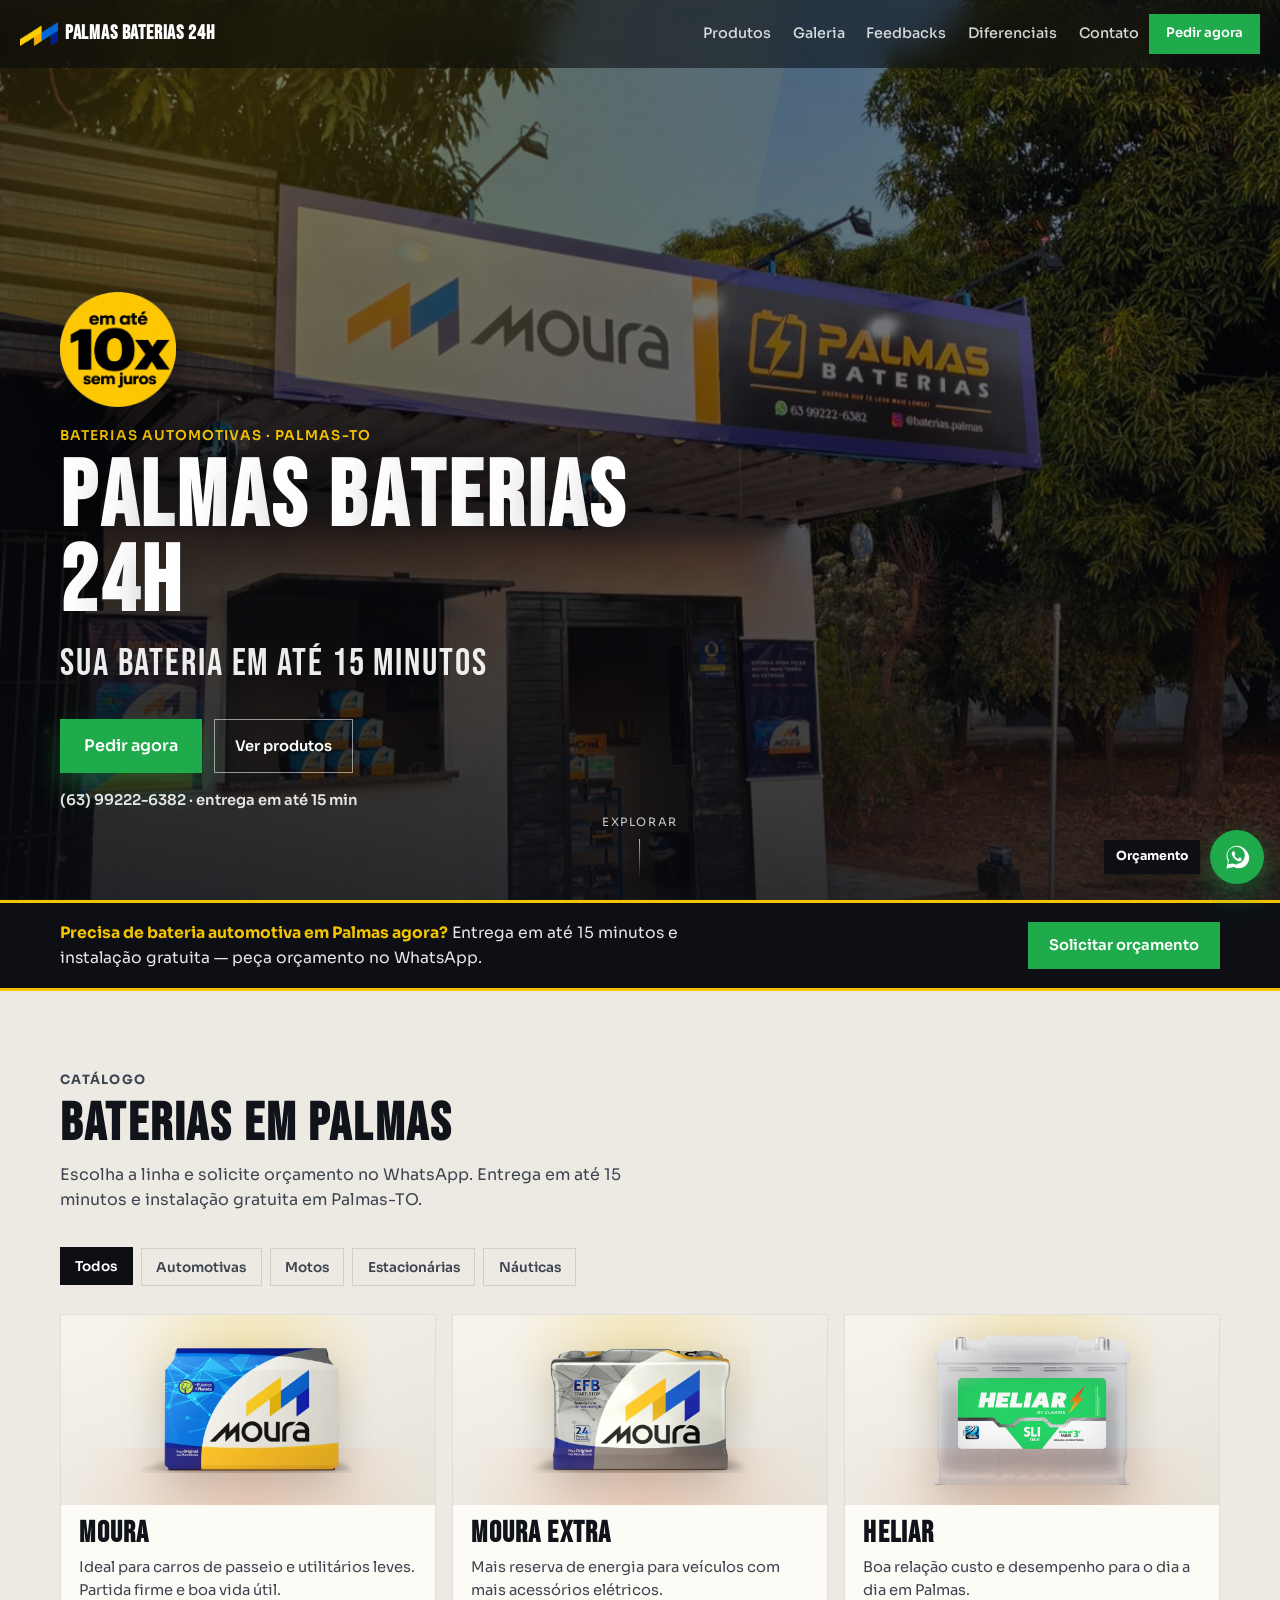
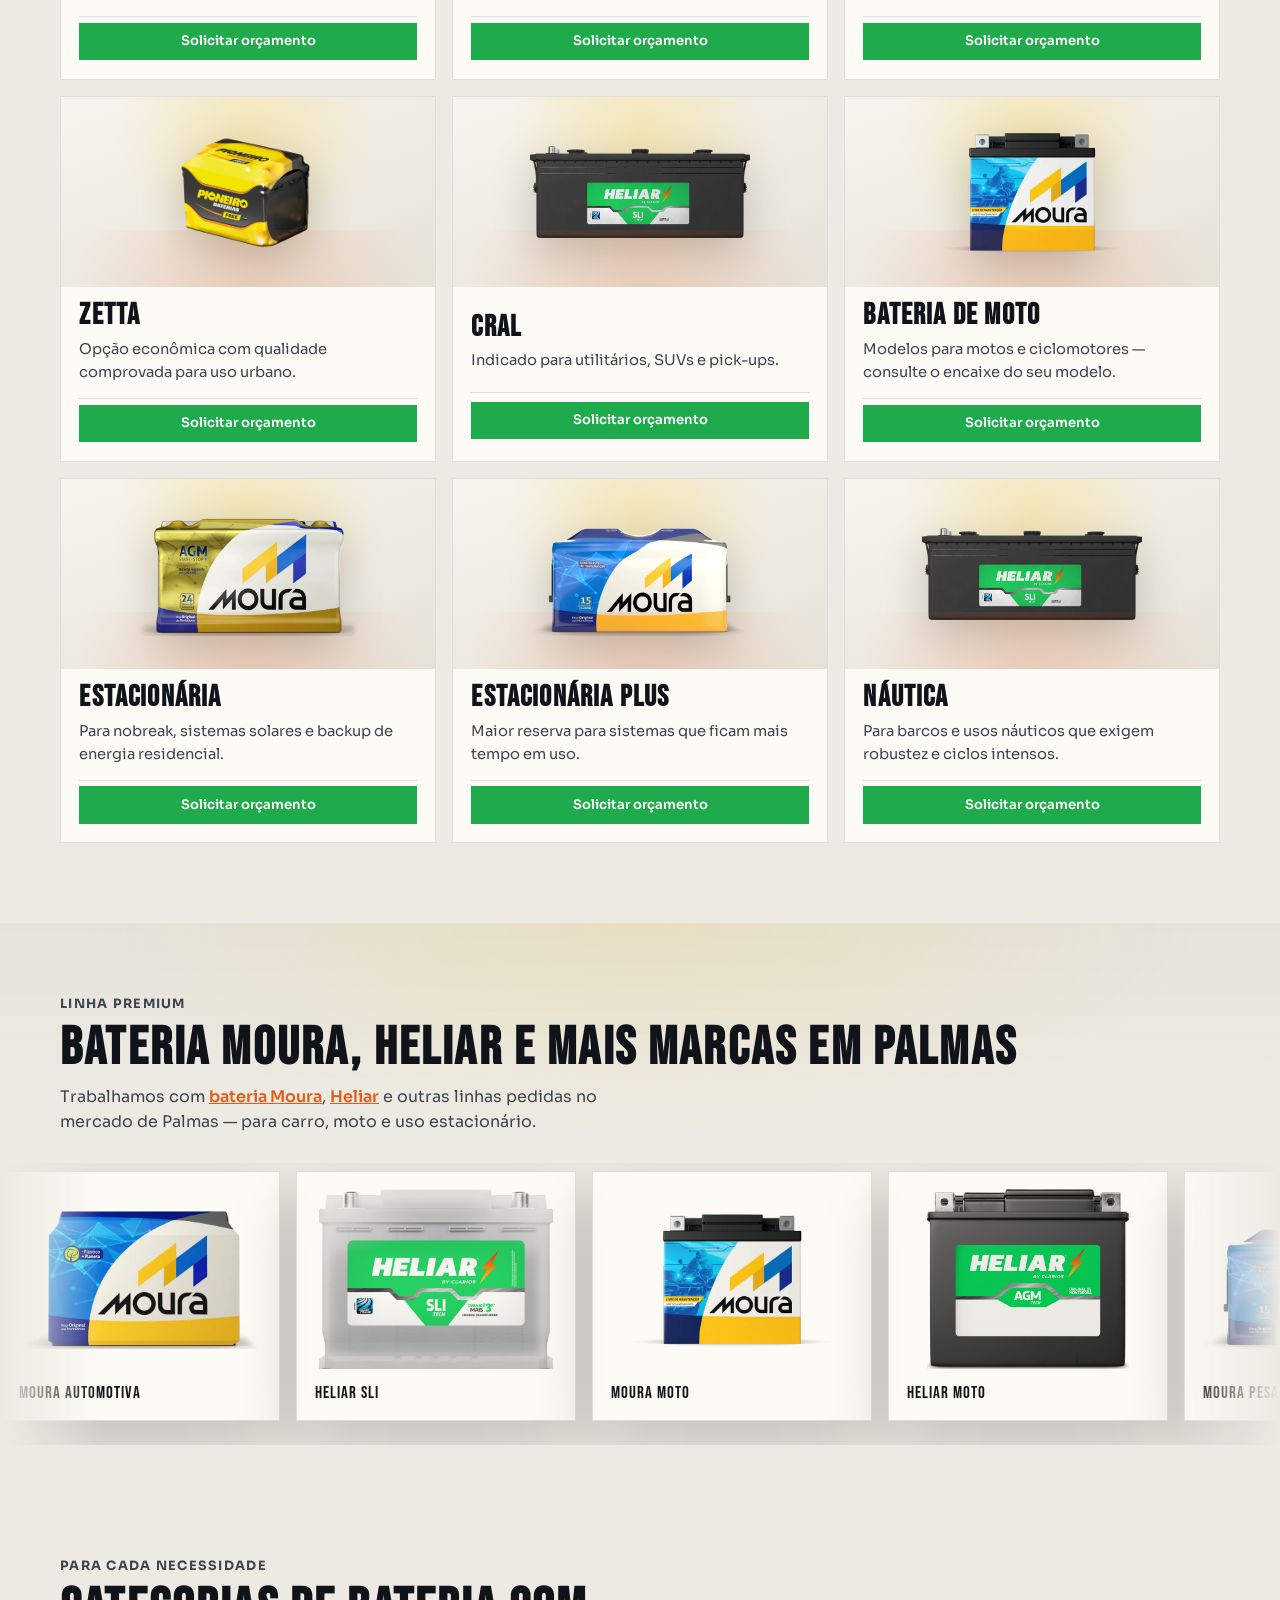
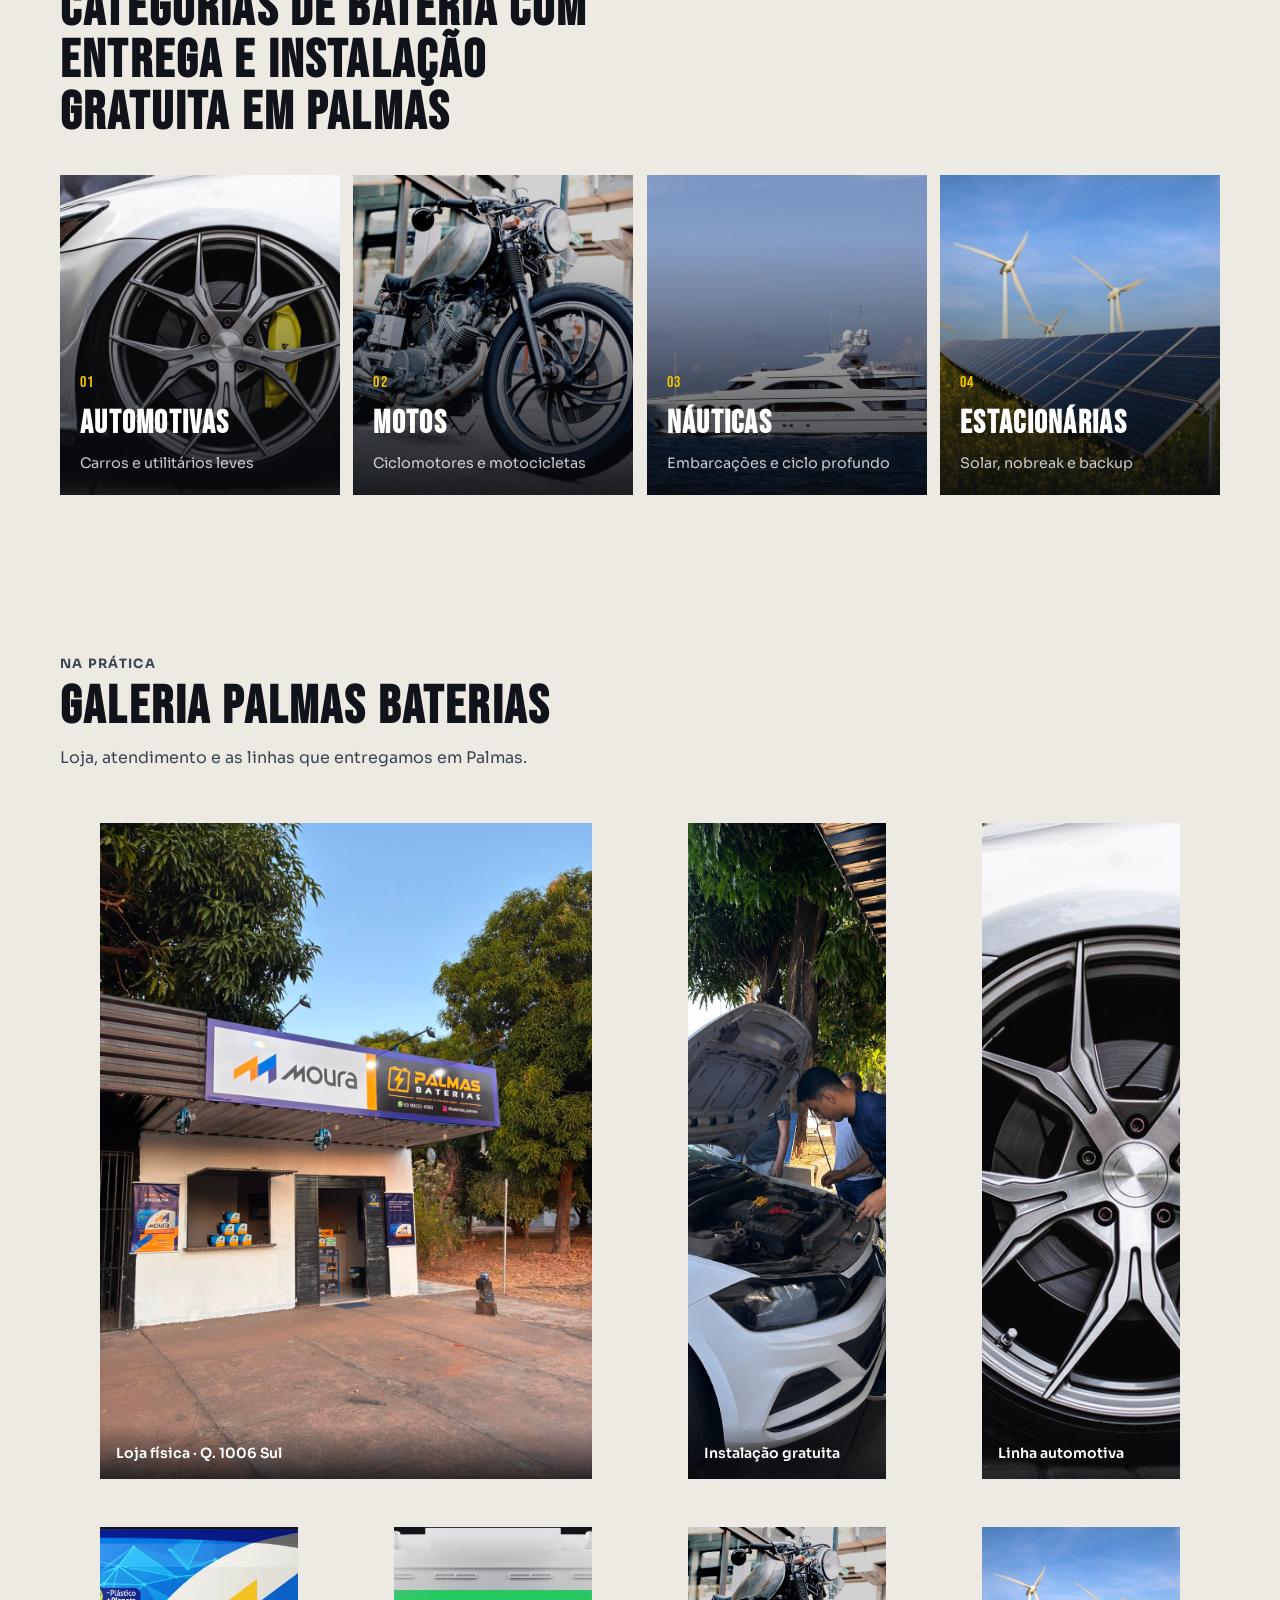
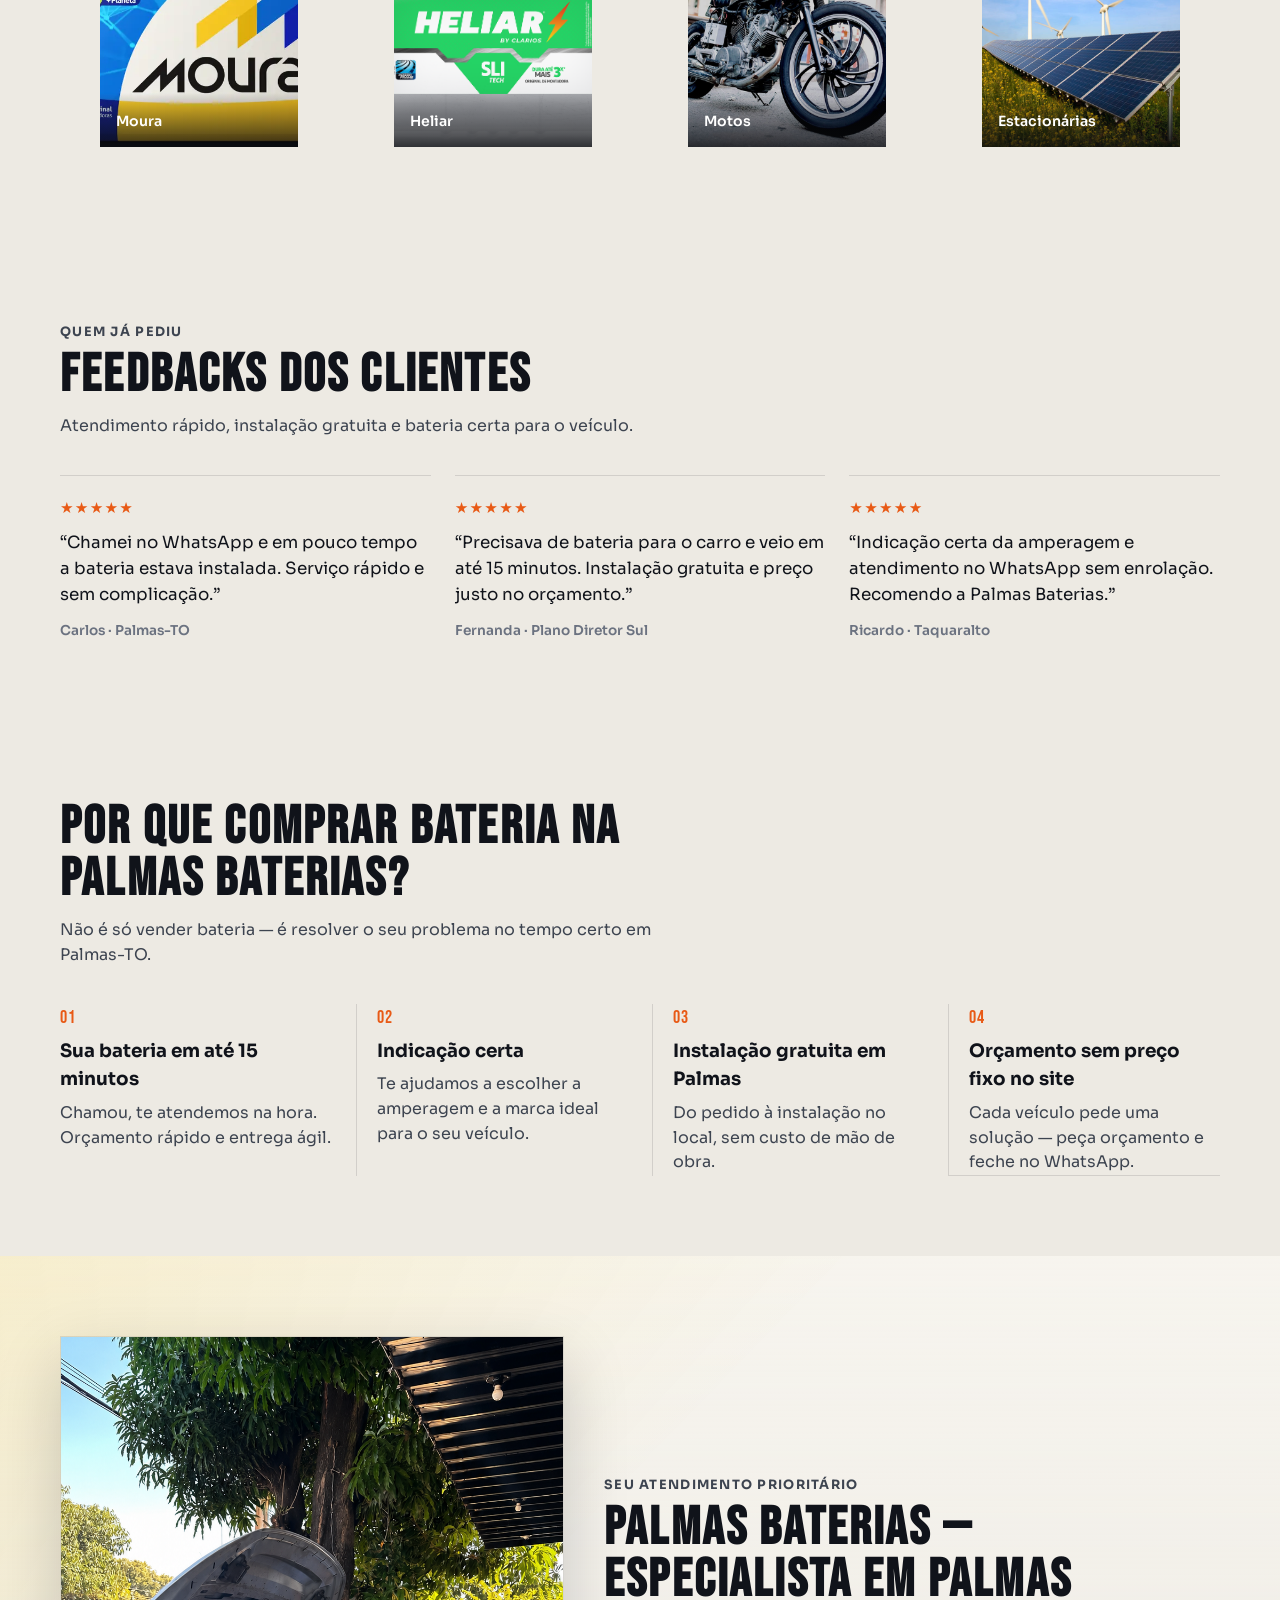
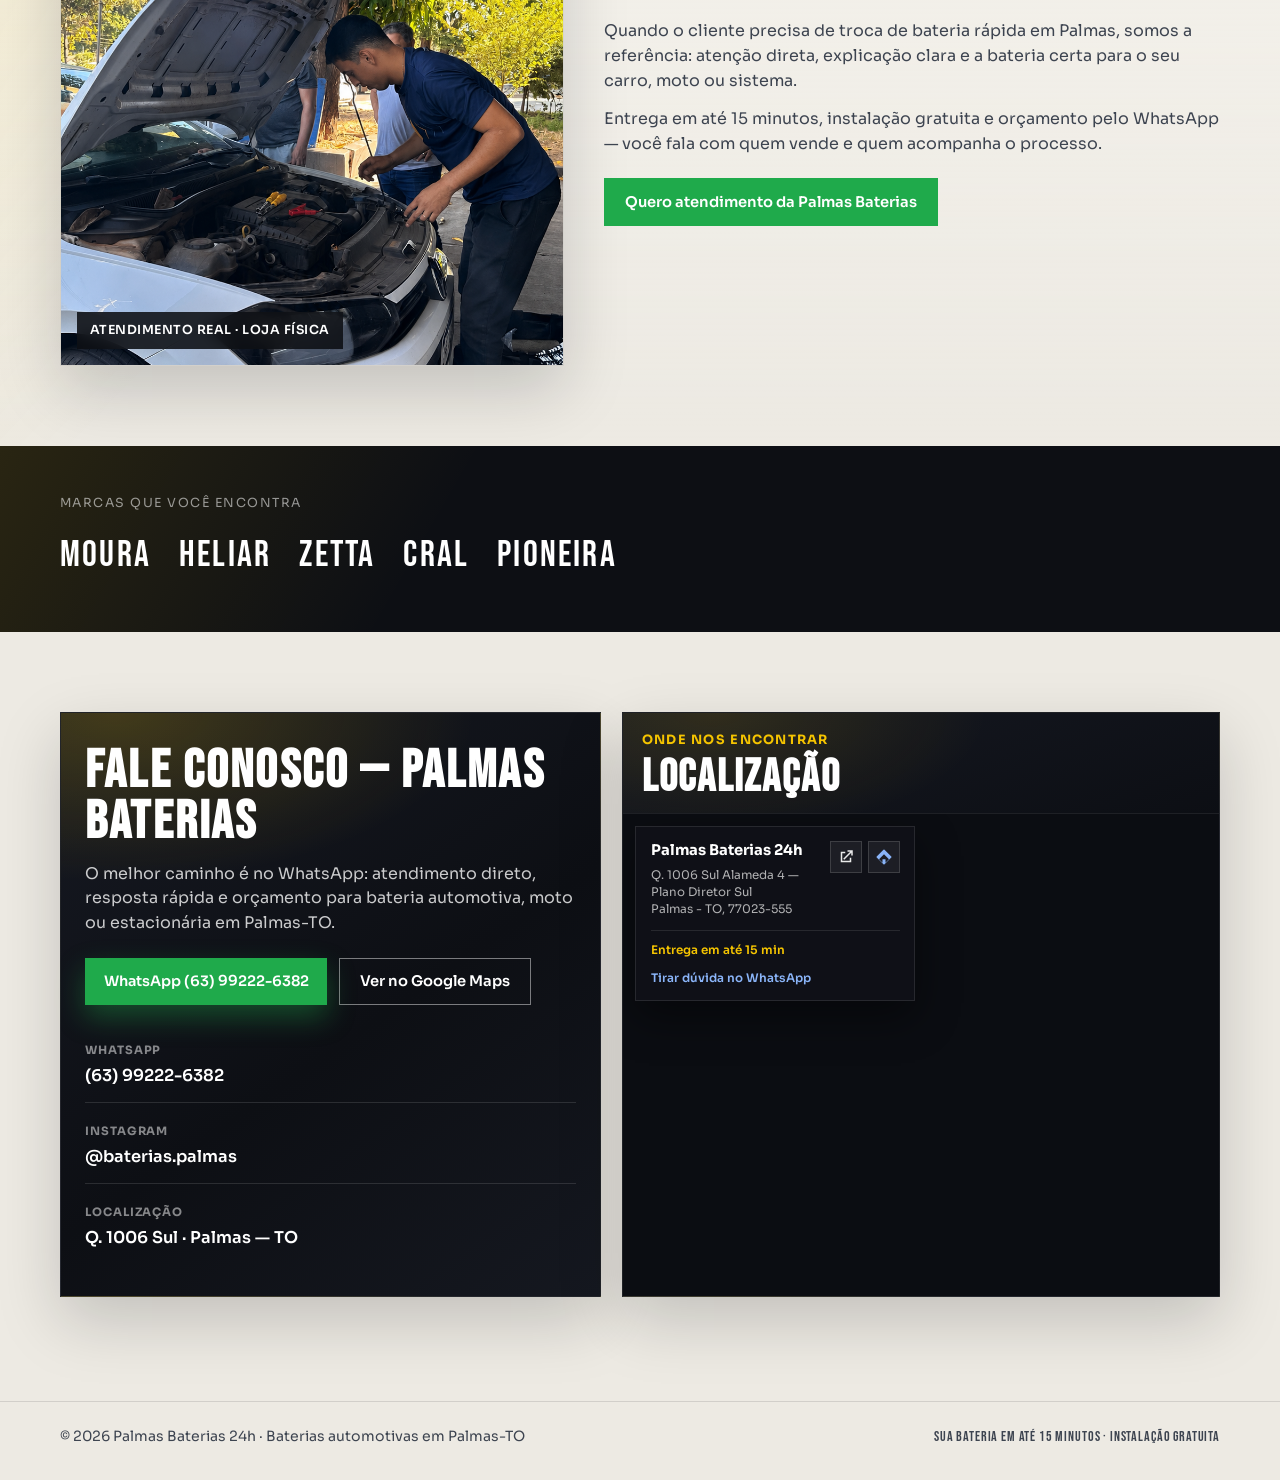
==== commit 5360b29a: "Refresh the hero with the 24h brand, a 15-minute promise, and the Moura marks. Co-authored-by: Curso" ====
--- a/index.html
+++ b/index.html
@@ -3,10 +3,10 @@
   <head>
     <meta charset="UTF-8" />
     <meta name="viewport" content="width=device-width, initial-scale=1.0" />
-    <title>Baterias Automotivas em Palmas | Palmas Baterias</title>
+    <title>Baterias Automotivas em Palmas | Palmas Baterias 24h</title>
     <meta
       name="description"
-      content="Palmas Baterias: baterias automotivas, moto e estacionárias em Palmas-TO. Sua bateria em até 20 minutos, instalação gratuita e orçamento pelo WhatsApp."
+      content="Palmas Baterias: baterias automotivas, moto e estacionárias em Palmas-TO. Sua bateria em até 15 minutos, instalação gratuita e orçamento pelo WhatsApp."
     />
     <meta name="author" content="Palmas Baterias" />
     <meta name="geo.region" content="BR-TO" />
@@ -18,14 +18,14 @@
     <meta property="og:type" content="website" />
     <meta property="og:locale" content="pt_BR" />
     <meta property="og:url" content="https://brendo.bateriaspalmas.com.br/" />
-    <meta property="og:site_name" content="Palmas Baterias" />
+    <meta property="og:site_name" content="Palmas Baterias 24h" />
     <meta
       property="og:title"
-      content="Baterias Automotivas em Palmas | Palmas Baterias"
+      content="Baterias Automotivas em Palmas | Palmas Baterias 24h"
     />
     <meta
       property="og:description"
-      content="Sua bateria em até 20 minutos em Palmas-TO. Entrega, instalação gratuita e orçamento rápido no WhatsApp. Moura, Heliar e outras marcas."
+      content="Sua bateria em até 15 minutos em Palmas-TO. Entrega, instalação gratuita e orçamento rápido no WhatsApp. Moura, Heliar e outras marcas."
     />
     <meta
       property="og:image"
@@ -36,11 +36,11 @@
     <meta name="twitter:card" content="summary_large_image" />
     <meta
       name="twitter:title"
-      content="Baterias Automotivas em Palmas | Palmas Baterias"
+      content="Baterias Automotivas em Palmas | Palmas Baterias 24h"
     />
     <meta
       name="twitter:description"
-      content="Sua bateria em até 20 minutos. Instalação gratuita. Peça orçamento no WhatsApp."
+      content="Sua bateria em até 15 minutos. Instalação gratuita. Peça orçamento no WhatsApp."
     />
     <meta
       name="twitter:image"
@@ -59,9 +59,9 @@
       {
         "@context": "https://schema.org",
         "@type": "AutoPartsStore",
-        "name": "Palmas Baterias",
+        "name": "Palmas Baterias 24h",
         "alternateName": "Baterias Palmas",
-        "description": "Venda de baterias automotivas, moto, náuticas e estacionárias em Palmas-TO. Entrega em até 20 minutos, instalação gratuita e orçamento pelo WhatsApp.",
+        "description": "Venda de baterias automotivas, moto, náuticas e estacionárias em Palmas-TO. Entrega em até 15 minutos, instalação gratuita e orçamento pelo WhatsApp.",
         "url": "https://brendo.bateriaspalmas.com.br/",
         "telephone": "+55-63-99222-6382",
         "image": "https://brendo.bateriaspalmas.com.br/Imagens/imagemdaloja.jpeg",
@@ -104,7 +104,7 @@
             "@type": "Offer",
             "itemOffered": {
               "@type": "Service",
-              "name": "Entrega de bateria automotiva em até 20 minutos em Palmas-TO"
+              "name": "Entrega de bateria automotiva em até 15 minutos em Palmas-TO"
             }
           }
         ]
@@ -120,13 +120,11 @@
     </div>
 
     <header class="site-header">
-      <a class="brand-mark" href="#topo" aria-label="Palmas Baterias">
+      <a class="brand-mark" href="#topo" aria-label="Palmas Baterias 24h">
         <span class="brand-mark__icon" aria-hidden="true">
-          <svg viewBox="0 0 24 24" width="18" height="18" focusable="false">
-            <path fill="currentColor" d="M13.2 2 6 13.2h4.2L9.4 22 18 10.2h-4.4L13.2 2z" />
-          </svg>
+          <img src="Imagens/logo-moura.png" alt="" width="807" height="512" />
         </span>
-        <span class="brand-mark__text">Palmas Baterias</span>
+        <span class="brand-mark__text">Palmas Baterias 24h</span>
       </a>
 
       <div class="header__end">
@@ -142,7 +140,7 @@
             target="_blank"
             rel="noopener noreferrer"
           >
-            Pedir orçamento
+            Pedir agora
           </a>
         </nav>
 
@@ -153,7 +151,7 @@
           rel="noopener noreferrer"
         >
           <span class="btn__pulse" aria-hidden="true"></span>
-          Pedir orçamento
+          Pedir agora
         </a>
 
         <button
@@ -185,13 +183,16 @@
           <div class="hero__sheen" aria-hidden="true"></div>
         </div>
         <div class="hero__content">
+          <img
+            class="pay-badge reveal"
+            src="Imagens/selo-10x.png"
+            alt="Em até 10x sem juros"
+            width="970"
+            height="956"
+          />
           <p class="hero__seller reveal">Baterias automotivas · Palmas-TO</p>
-          <h1 class="hero__brand reveal" data-split>Palmas Baterias</h1>
-          <p class="hero__headline reveal">Sua bateria em até 20 minutos</p>
-          <p class="hero__lead reveal">
-            Troca de bateria para carro e moto em Palmas-TO. Resposta rápida no WhatsApp, orientação
-            certa e instalação gratuita. Quando precisar de bateria, fale conosco.
-          </p>
+          <h1 class="hero__brand reveal" data-split>Palmas Baterias 24h</h1>
+          <p class="hero__headline reveal">Sua bateria em até 15 minutos</p>
           <div class="hero__actions reveal">
             <a
               class="btn btn--whatsapp btn--hero-cta"
@@ -199,11 +200,11 @@
               target="_blank"
               rel="noopener noreferrer"
             >
-              Pedir orçamento no WhatsApp
+              Pedir agora
             </a>
             <a class="btn btn--ghost" href="#produtos">Ver produtos</a>
           </div>
-          <p class="hero__phone reveal">(63) 99222-6382 · entrega em até 20 min</p>
+          <p class="hero__phone reveal">(63) 99222-6382 · entrega em até 15 min</p>
         </div>
         <a class="hero__scroll" href="#produtos" aria-label="Ver catálogo de baterias">
           <span>Explorar</span>
@@ -215,7 +216,7 @@
         <div class="container attention-bar__inner">
           <p>
             <strong>Precisa de bateria automotiva em Palmas agora?</strong>
-            Entrega em até 20 minutos e instalação gratuita — peça orçamento no WhatsApp.
+            Entrega em até 15 minutos e instalação gratuita — peça orçamento no WhatsApp.
           </p>
           <a
             class="btn btn--whatsapp"
@@ -234,7 +235,7 @@
             <p class="eyebrow">Catálogo</p>
             <h2>Baterias em Palmas</h2>
             <p>
-              Escolha a linha e solicite orçamento no WhatsApp. Entrega em até 20 minutos e
+              Escolha a linha e solicite orçamento no WhatsApp. Entrega em até 15 minutos e
               instalação gratuita em Palmas-TO.
             </p>
           </header>
@@ -479,7 +480,7 @@
             <li class="feedback reveal">
               <div class="feedback__stars" aria-label="5 de 5 estrelas">★★★★★</div>
               <blockquote>
-                “Precisava de bateria para o carro e veio em até 20 minutos. Instalação gratuita e
+                “Precisava de bateria para o carro e veio em até 15 minutos. Instalação gratuita e
                 preço justo no orçamento.”
               </blockquote>
               <p class="feedback__meta">Fernanda · Plano Diretor Sul</p>
@@ -505,7 +506,7 @@
           <ul class="feature-list">
             <li class="feature reveal">
               <span class="feature__num">01</span>
-              <h3>Sua bateria em até 20 minutos</h3>
+              <h3>Sua bateria em até 15 minutos</h3>
               <p>Chamou, te atendemos na hora. Orçamento rápido e entrega ágil.</p>
             </li>
             <li class="feature reveal">
@@ -544,7 +545,7 @@
               atenção direta, explicação clara e a bateria certa para o seu carro, moto ou sistema.
             </p>
             <p>
-              Entrega em até 20 minutos, instalação gratuita e orçamento pelo WhatsApp — você fala
+              Entrega em até 15 minutos, instalação gratuita e orçamento pelo WhatsApp — você fala
               com quem vende e quem acompanha o processo.
             </p>
             <a
@@ -648,7 +649,7 @@
               <article class="map-card">
                 <div class="map-card__top">
                   <div>
-                    <h3>Palmas Baterias</h3>
+                    <h3>Palmas Baterias 24h</h3>
                     <p>
                       Q. 1006 Sul Alameda 4 — Plano Diretor Sul<br />
                       Palmas - TO, 77023-555
@@ -688,7 +689,7 @@
                   </div>
                 </div>
                 <div class="map-card__meta">
-                  <span class="map-card__rating">Entrega em até 20 min</span>
+                  <span class="map-card__rating">Entrega em até 15 min</span>
                   <a
                     class="map-card__link"
                     href="https://wa.me/5563992226382?text=Ol%C3%A1%20Palmas%20Baterias!%20Quero%20saber%20como%20chegar."
@@ -707,8 +708,8 @@
 
     <footer class="site-footer">
       <div class="container site-footer__inner">
-        <p>© <span id="year"></span> Palmas Baterias · Baterias automotivas em Palmas-TO</p>
-        <p class="site-footer__note">Sua bateria em até 20 minutos · instalação gratuita</p>
+        <p>© <span id="year"></span> Palmas Baterias 24h · Baterias automotivas em Palmas-TO</p>
+        <p class="site-footer__note">Sua bateria em até 15 minutos · instalação gratuita</p>
       </div>
     </footer>
 
--- a/styles.css
+++ b/styles.css
@@ -182,26 +182,26 @@
 .brand-mark__icon {
   display: grid;
   place-items: center;
-  width: 1.85rem;
-  height: 1.85rem;
+  width: 2.35rem;
   flex-shrink: 0;
-  background: var(--brand-yellow);
-  color: var(--brand-dark);
+  background: transparent;
   transition: transform 0.35s var(--ease-out);
 }
 
-.brand-mark__icon svg {
+.brand-mark__icon img {
   display: block;
+  width: 100%;
+  height: auto;
 }
 
 .brand-mark:hover .brand-mark__icon {
-  transform: rotate(-12deg) scale(1.08);
+  transform: scale(1.06);
 }
 
 .brand-mark__text {
   font-family: var(--font-display);
-  font-size: clamp(1.05rem, 4.2vw, 1.4rem);
-  letter-spacing: 0.06em;
+  font-size: clamp(0.92rem, 3.5vw, 1.28rem);
+  letter-spacing: 0.04em;
   text-transform: uppercase;
   white-space: nowrap;
 }
@@ -468,15 +468,15 @@
   transform: scale(1.08);
   animation: hero-zoom 18s ease-out forwards;
   will-change: transform;
-  filter: brightness(1.28) contrast(1.04) saturate(1.05);
+  filter: brightness(0.82) contrast(1.05) saturate(1);
 }
 
 .hero__veil {
   position: absolute;
   inset: 0;
   background:
-    linear-gradient(180deg, rgba(8, 10, 14, 0.1) 0%, rgba(8, 10, 14, 0.28) 45%, rgba(8, 10, 14, 0.72) 100%),
-    linear-gradient(90deg, rgba(8, 10, 14, 0.38) 0%, rgba(8, 10, 14, 0.1) 55%, transparent 100%);
+    linear-gradient(180deg, rgba(8, 10, 14, 0.3) 0%, rgba(8, 10, 14, 0.42) 45%, rgba(8, 10, 14, 0.78) 100%),
+    linear-gradient(90deg, rgba(8, 10, 14, 0.42) 0%, rgba(8, 10, 14, 0.18) 55%, rgba(8, 10, 14, 0.06) 100%);
 }
 
 .hero__sheen {
@@ -488,6 +488,23 @@
   animation: sheen 7s ease-in-out infinite;
 }
 
+.pay-badge {
+  position: relative;
+  z-index: 2;
+  display: block;
+  width: 7.25rem;
+  height: auto;
+  margin: 0 0 1.15rem;
+}
+
+.pay-badge.reveal:not(.is-visible) {
+  filter: blur(6px) drop-shadow(0 12px 22px rgba(0, 0, 0, 0.35));
+}
+
+.pay-badge.reveal.is-visible {
+  filter: blur(0) drop-shadow(0 12px 22px rgba(0, 0, 0, 0.35));
+}
+
 .hero__content {
   position: relative;
   z-index: 1;
@@ -530,13 +547,6 @@
   letter-spacing: 0.05em;
   text-transform: uppercase;
   color: rgba(255, 255, 255, 0.92);
-}
-
-.hero__lead {
-  margin: 1rem 0 0;
-  max-width: 34rem;
-  font-size: 1.05rem;
-  color: rgba(255, 255, 255, 0.84);
 }
 
 .hero__actions {
@@ -1776,4 +1786,9 @@
     transform: none;
     filter: none;
   }
-}
+
+  .pay-badge.reveal,
+  .pay-badge.reveal:not(.is-visible) {
+    filter: drop-shadow(0 12px 22px rgba(0, 0, 0, 0.35));
+  }
+}
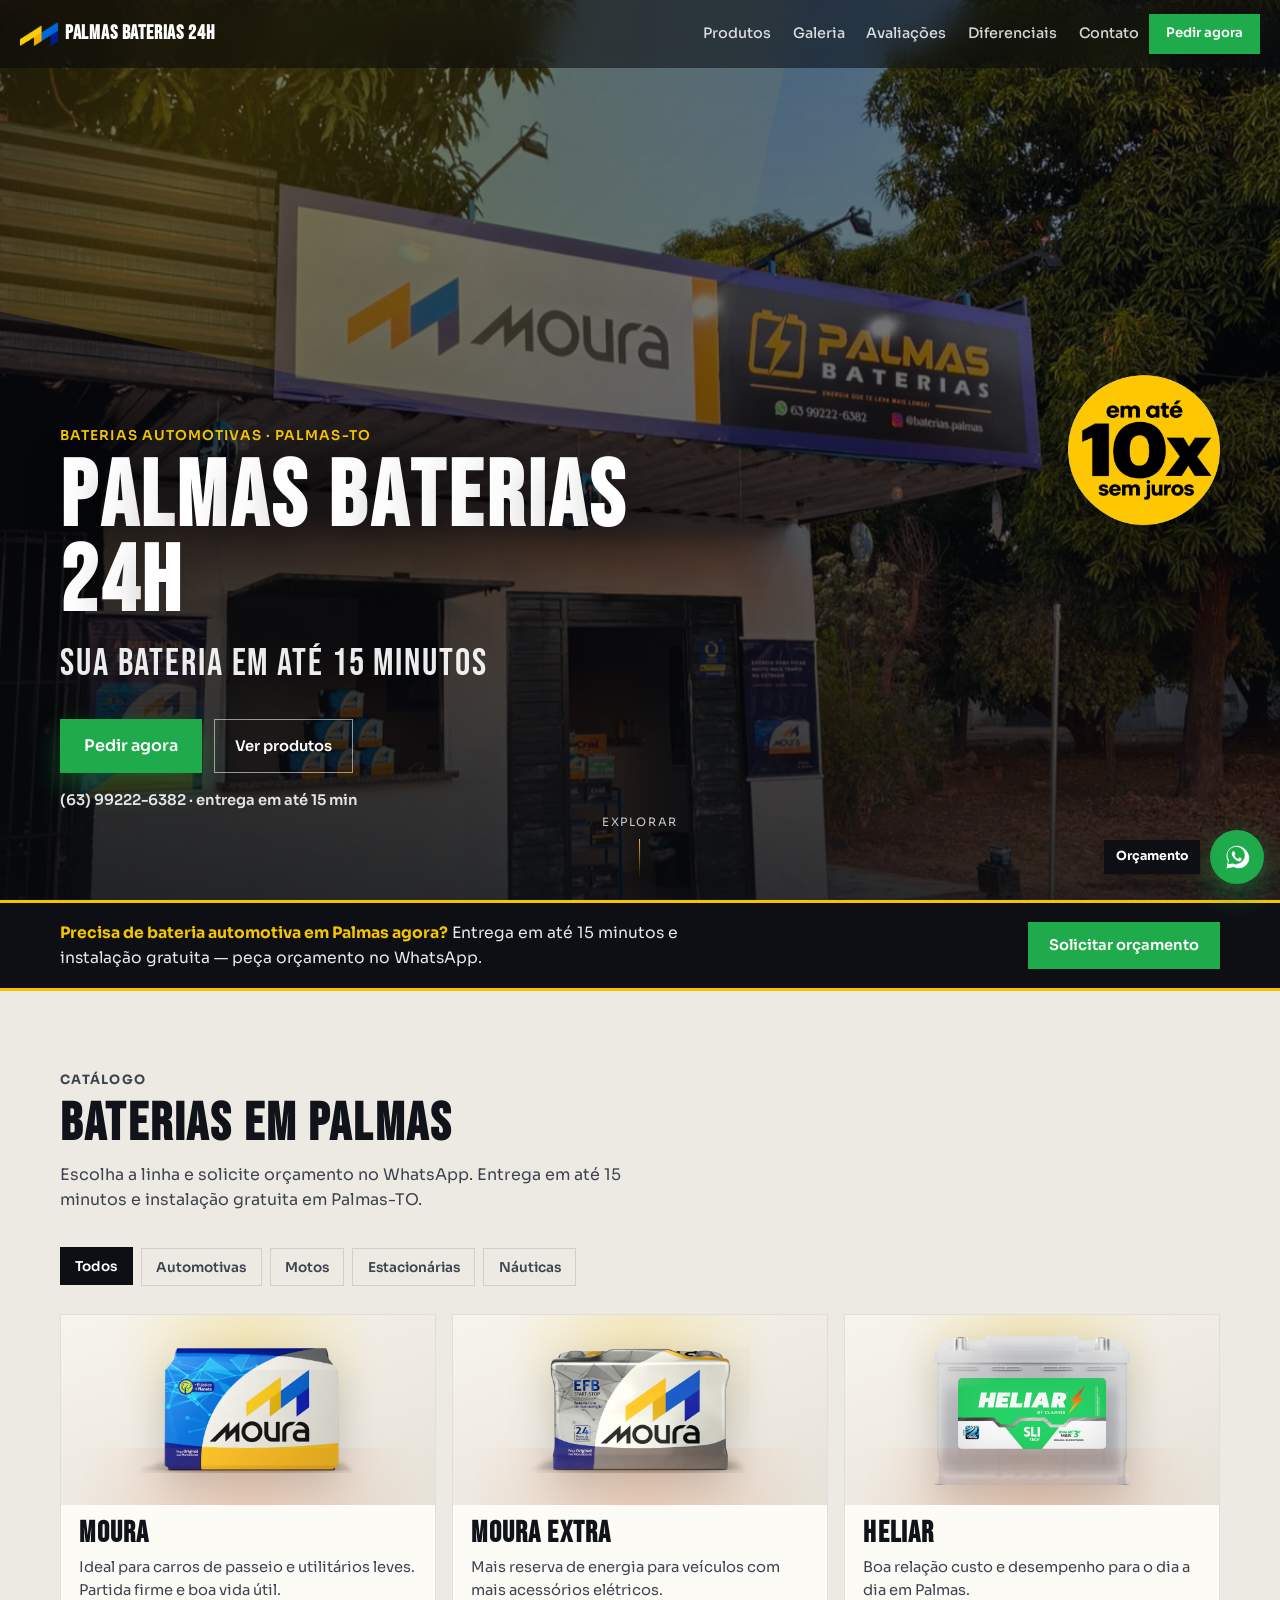
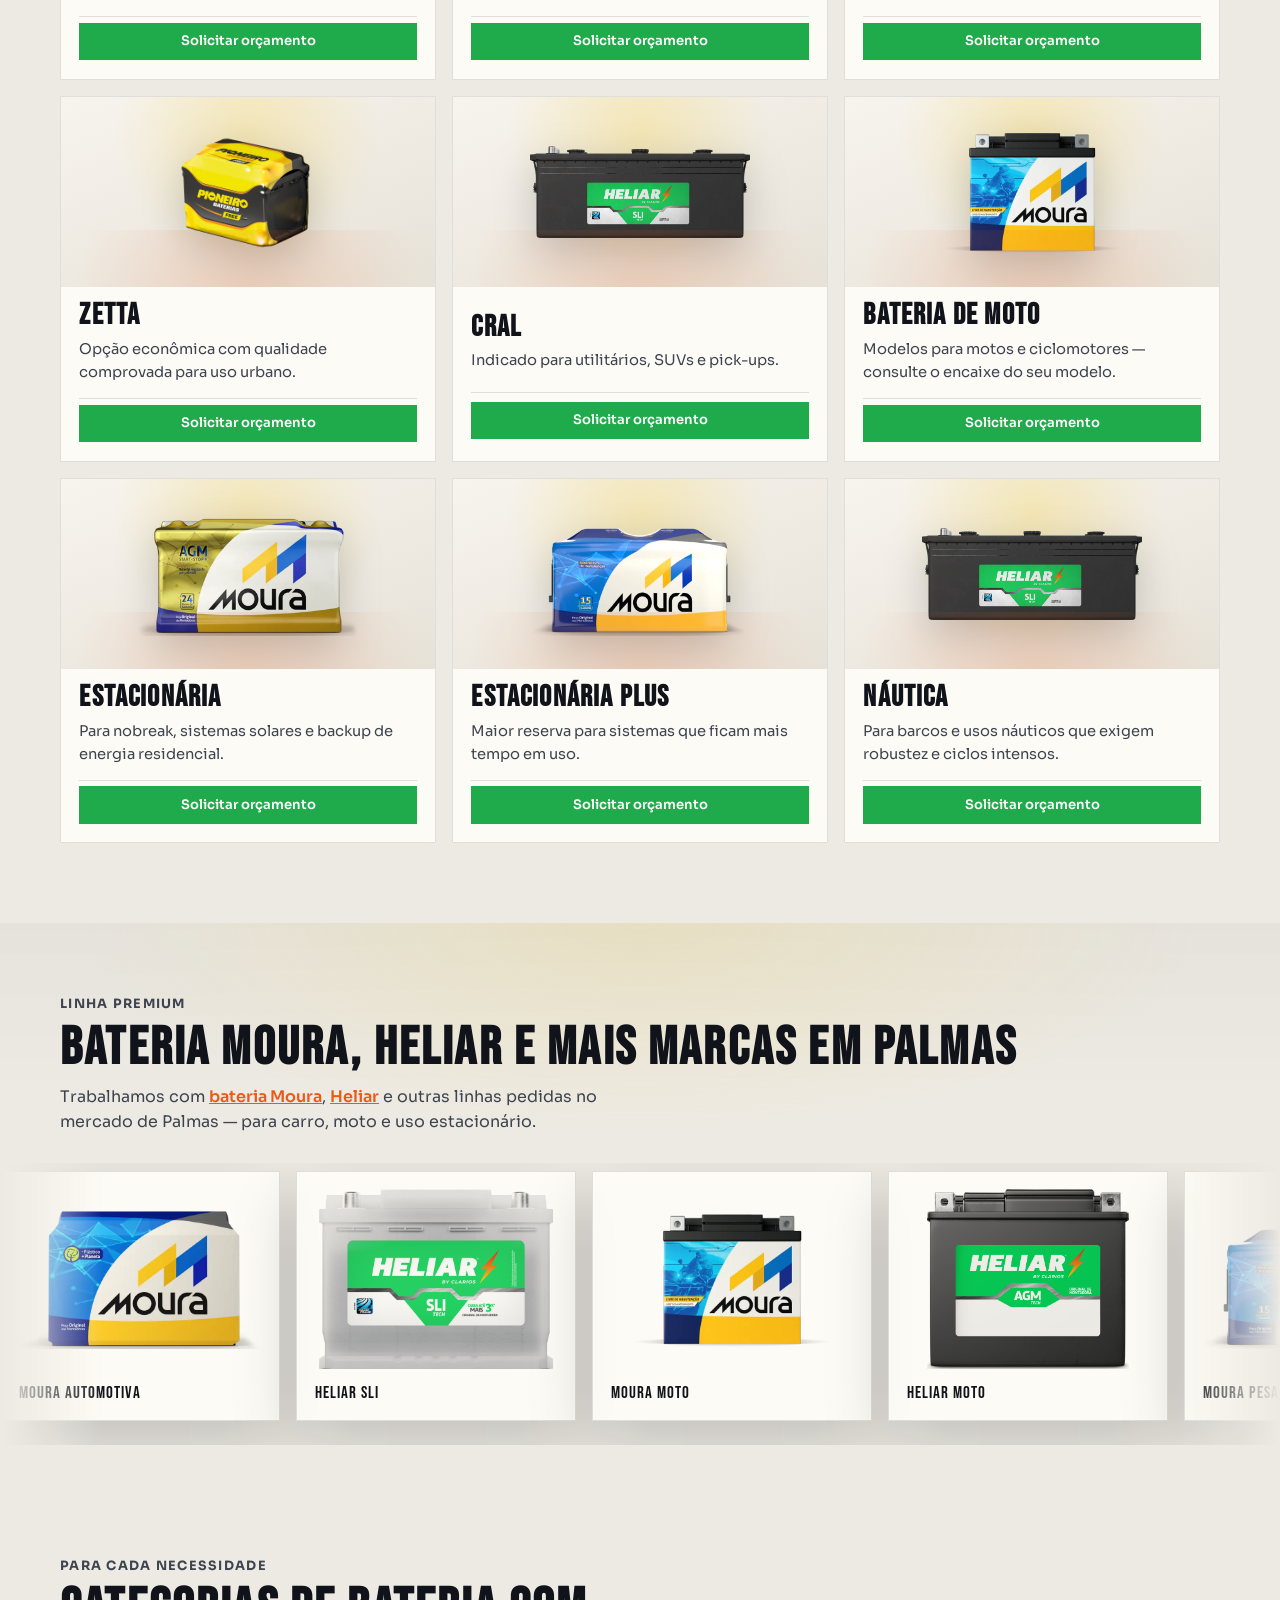
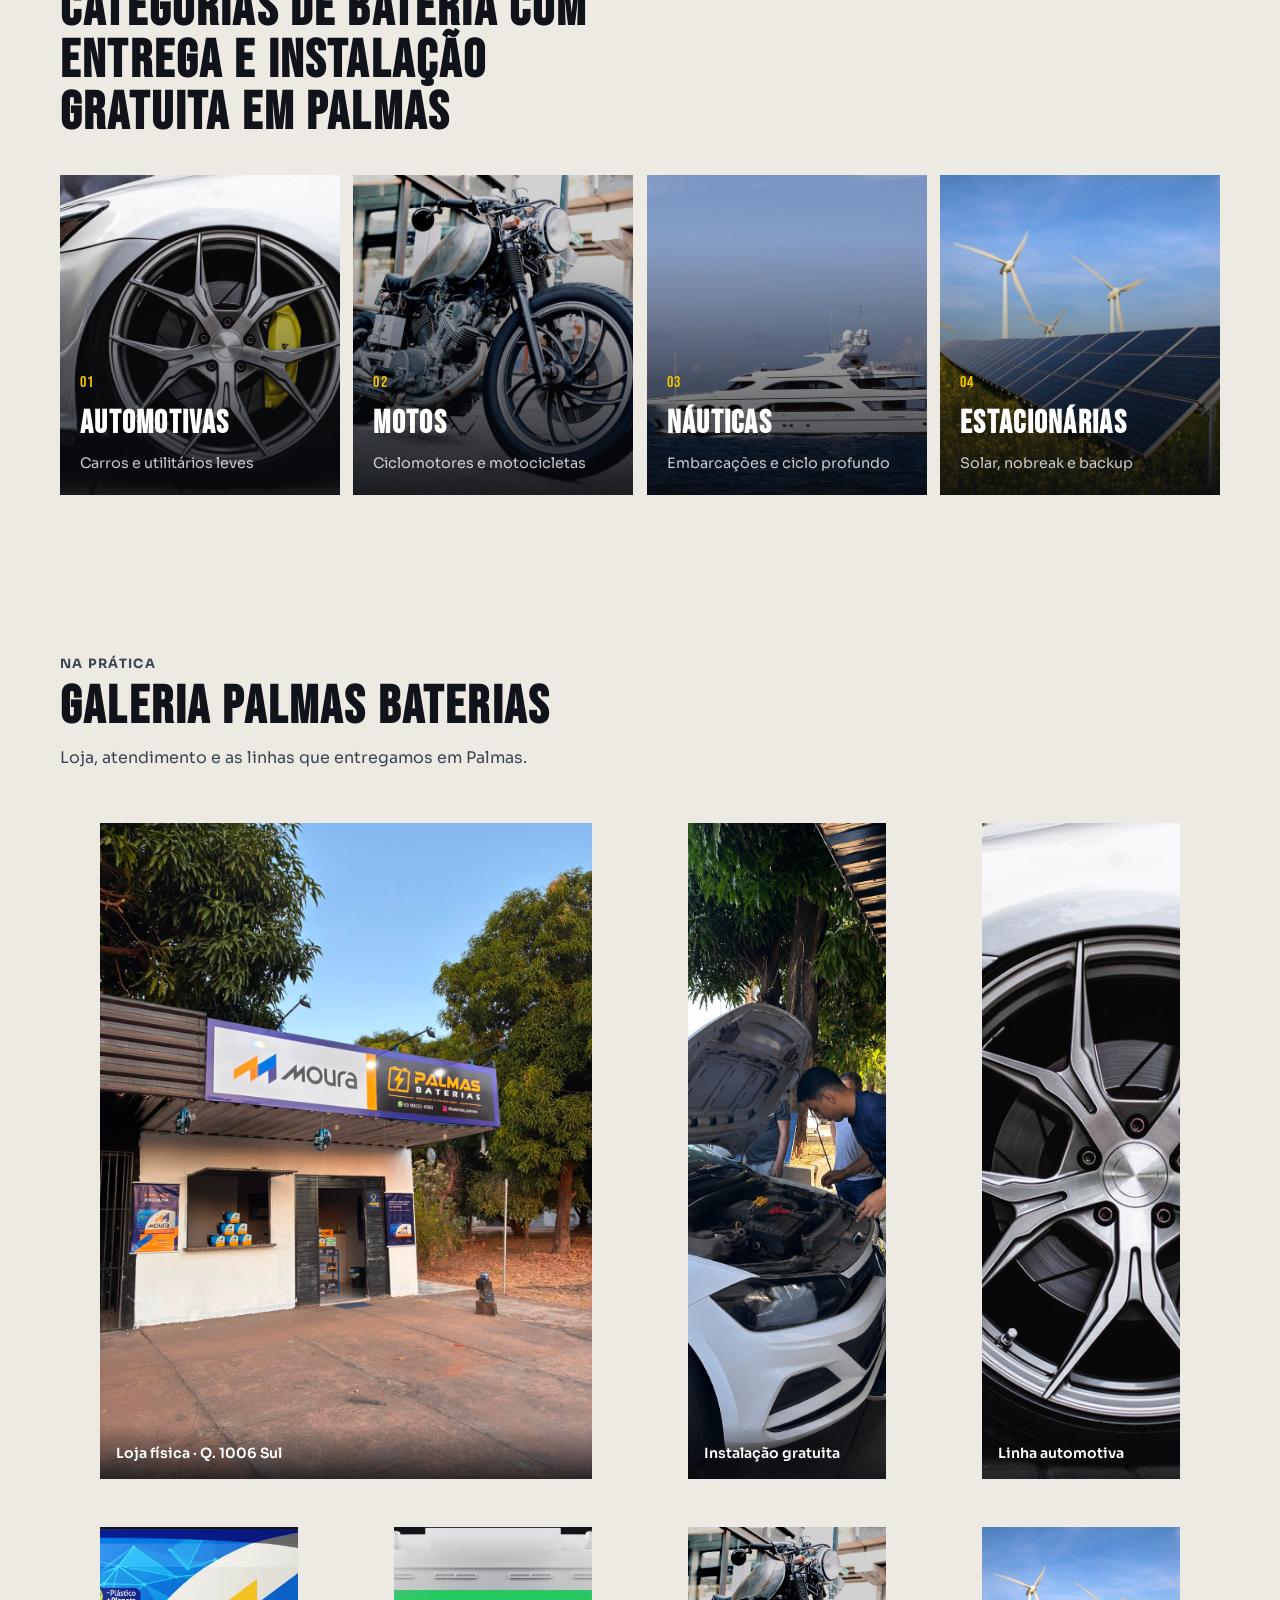
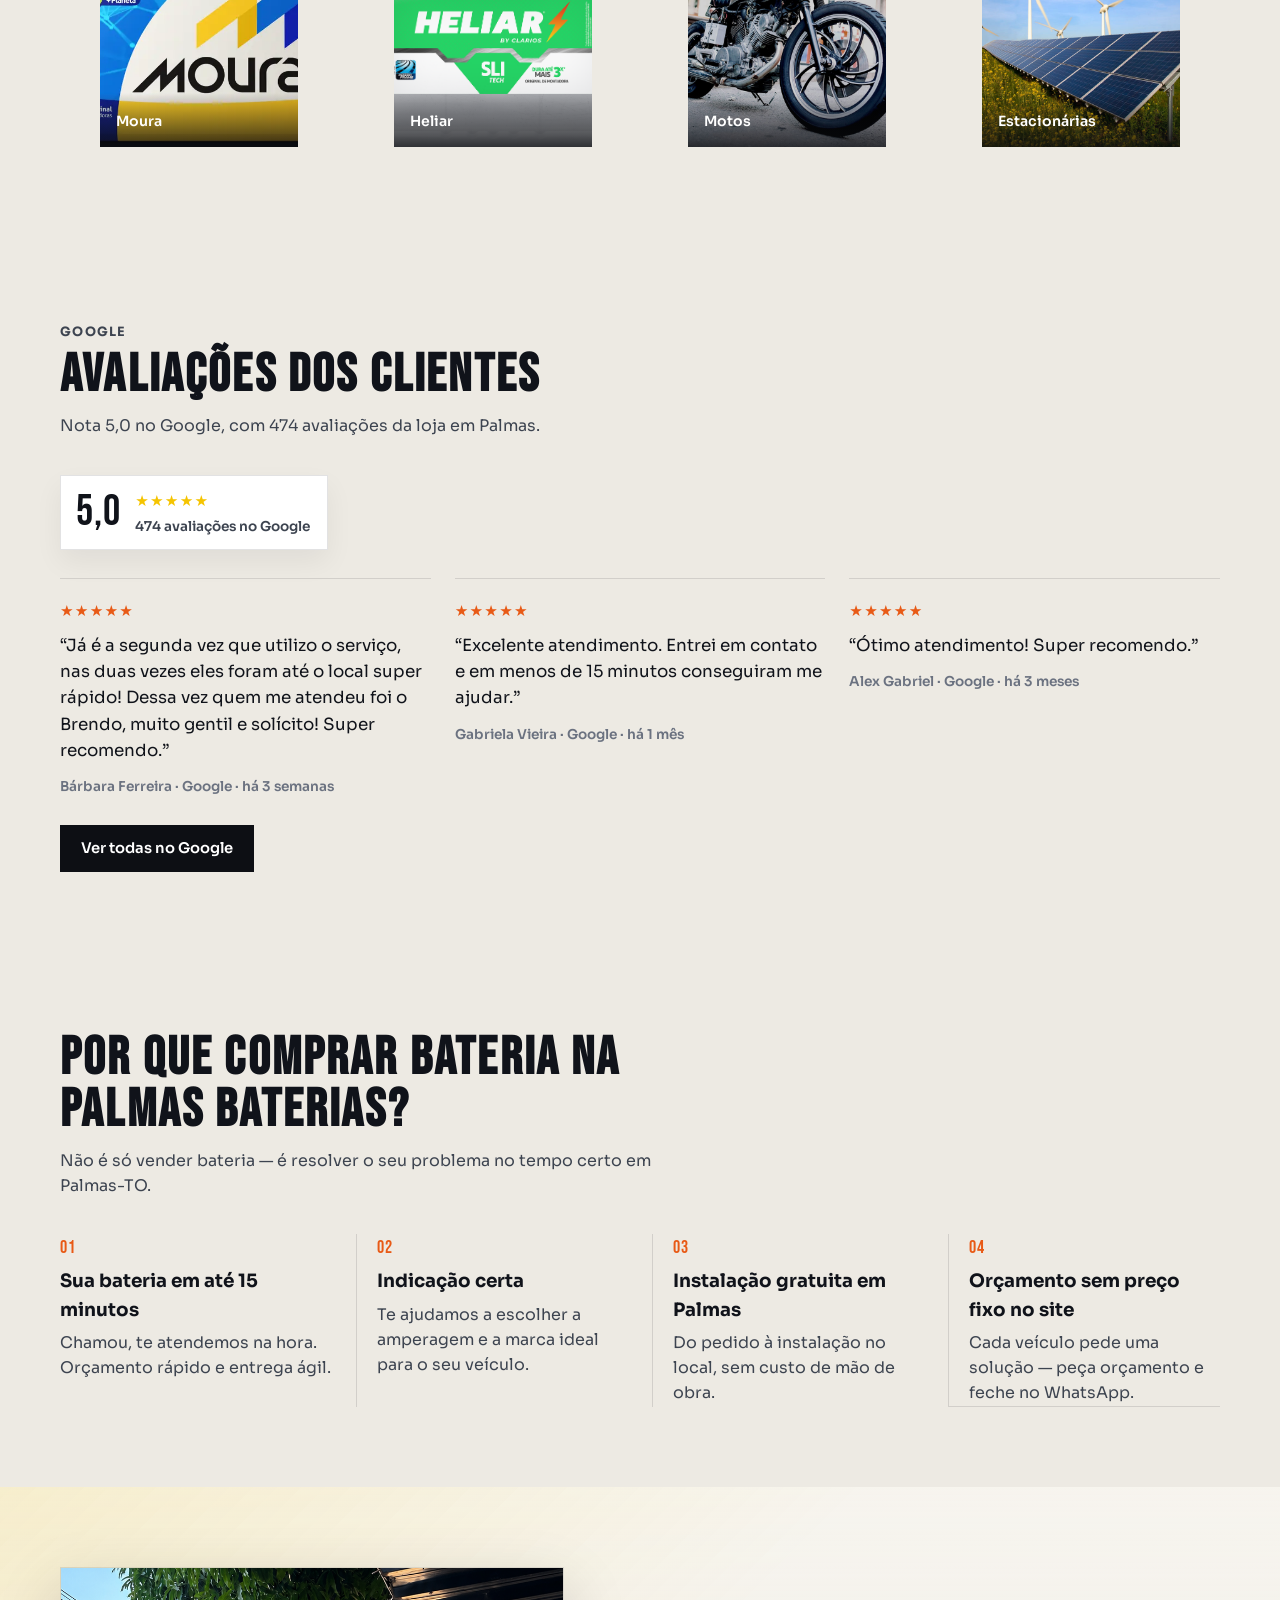
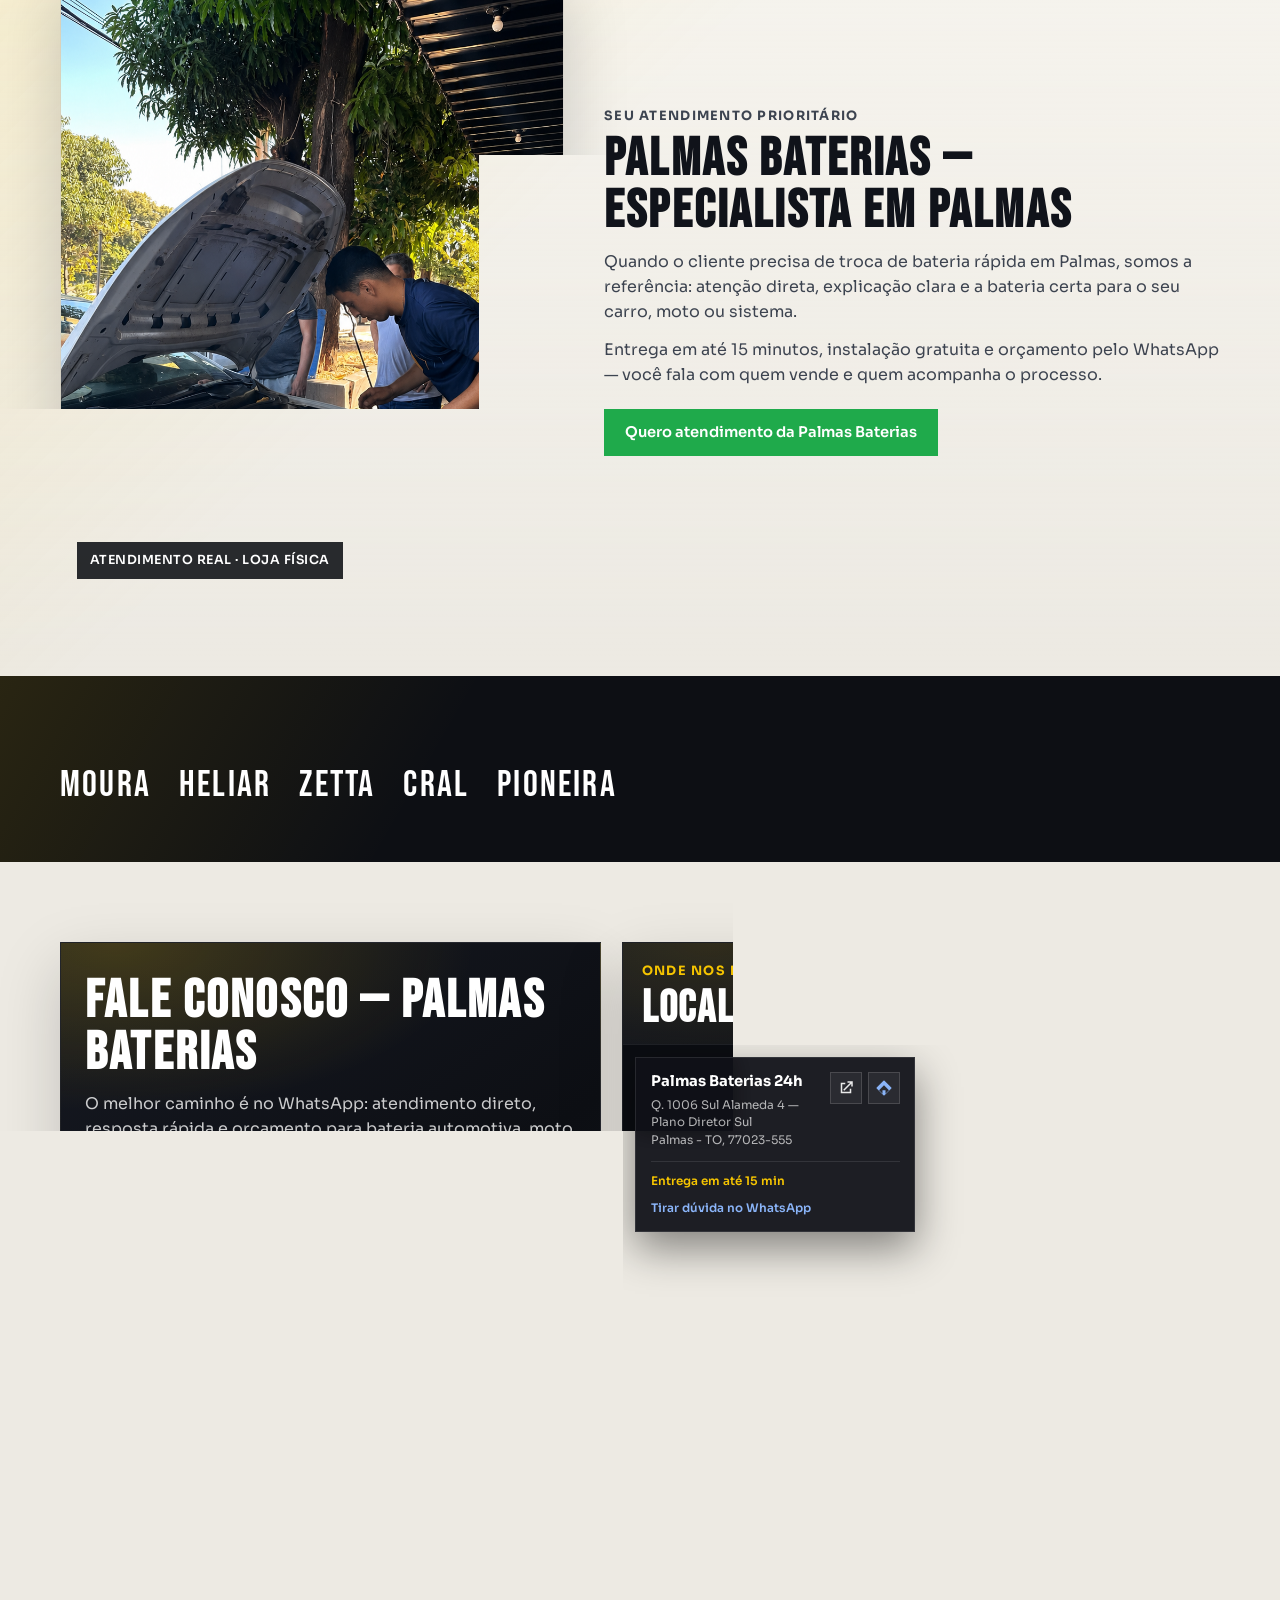
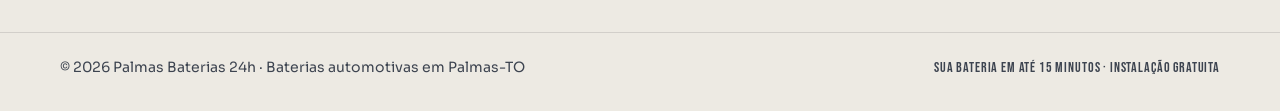
==== commit f973ff3a: "Show the Google reviews and use the Moura mark as the site icon. Co-authored-by: Cursor <cursoragent" ====
--- a/index.html
+++ b/index.html
@@ -13,6 +13,9 @@
     <meta name="geo.placename" content="Palmas" />
     <meta name="robots" content="index, follow" />
     <link rel="canonical" href="https://brendo.bateriaspalmas.com.br/" />
+    <link rel="icon" type="image/png" sizes="32x32" href="favicon-32.png" />
+    <link rel="icon" type="image/png" sizes="512x512" href="favicon.png" />
+    <link rel="apple-touch-icon" href="apple-touch-icon.png" />
 
     <!-- Open Graph -->
     <meta property="og:type" content="website" />
@@ -131,7 +134,7 @@
         <nav class="nav" id="site-nav" aria-label="Principal">
           <a href="#produtos">Produtos</a>
           <a href="#galeria">Galeria</a>
-          <a href="#feedbacks">Feedbacks</a>
+          <a href="#feedbacks">Avaliações</a>
           <a href="#diferenciais">Diferenciais</a>
           <a href="#contato">Contato</a>
           <a
@@ -182,7 +185,7 @@
           <div class="hero__veil" aria-hidden="true"></div>
           <div class="hero__sheen" aria-hidden="true"></div>
         </div>
-        <div class="hero__content">
+        <div class="pay-badge-slot">
           <img
             class="pay-badge reveal"
             src="Imagens/selo-10x.png"
@@ -190,6 +193,8 @@
             width="970"
             height="956"
           />
+        </div>
+        <div class="hero__content">
           <p class="hero__seller reveal">Baterias automotivas · Palmas-TO</p>
           <h1 class="hero__brand reveal" data-split>Palmas Baterias 24h</h1>
           <p class="hero__headline reveal">Sua bateria em até 15 minutos</p>
@@ -464,36 +469,56 @@
       <section class="section feedbacks" id="feedbacks">
         <div class="container">
           <header class="section__head reveal">
-            <p class="eyebrow">Quem já pediu</p>
-            <h2>Feedbacks dos clientes</h2>
-            <p>Atendimento rápido, instalação gratuita e bateria certa para o veículo.</p>
+            <p class="eyebrow">Google</p>
+            <h2>Avaliações dos clientes</h2>
+            <p>Nota 5,0 no Google, com 474 avaliações da loja em Palmas.</p>
           </header>
+          <a
+            class="google-score reveal"
+            href="https://www.google.com/maps?cid=6536555657097851767&amp;hl=pt-BR"
+            target="_blank"
+            rel="noopener noreferrer"
+          >
+            <span class="google-score__value">5,0</span>
+            <span>
+              <span class="google-score__stars" aria-label="5 de 5 estrelas">★★★★★</span>
+              <span class="google-score__count">474 avaliações no Google</span>
+            </span>
+          </a>
           <ul class="feedback-list">
             <li class="feedback reveal">
               <div class="feedback__stars" aria-label="5 de 5 estrelas">★★★★★</div>
               <blockquote>
-                “Chamei no WhatsApp e em pouco tempo a bateria estava instalada. Serviço rápido e
-                sem complicação.”
+                “Já é a segunda vez que utilizo o serviço, nas duas vezes eles foram até o local
+                super rápido! Dessa vez quem me atendeu foi o Brendo, muito gentil e solícito!
+                Super recomendo.”
               </blockquote>
-              <p class="feedback__meta">Carlos · Palmas-TO</p>
+              <p class="feedback__meta">Bárbara Ferreira · Google · há 3 semanas</p>
             </li>
             <li class="feedback reveal">
               <div class="feedback__stars" aria-label="5 de 5 estrelas">★★★★★</div>
               <blockquote>
-                “Precisava de bateria para o carro e veio em até 15 minutos. Instalação gratuita e
-                preço justo no orçamento.”
+                “Excelente atendimento. Entrei em contato e em menos de 15 minutos conseguiram me
+                ajudar.”
               </blockquote>
-              <p class="feedback__meta">Fernanda · Plano Diretor Sul</p>
+              <p class="feedback__meta">Gabriela Vieira · Google · há 1 mês</p>
             </li>
             <li class="feedback reveal">
               <div class="feedback__stars" aria-label="5 de 5 estrelas">★★★★★</div>
-              <blockquote>
-                “Indicação certa da amperagem e atendimento no WhatsApp sem enrolação. Recomendo a
-                Palmas Baterias.”
-              </blockquote>
-              <p class="feedback__meta">Ricardo · Taquaralto</p>
+              <blockquote>“Ótimo atendimento! Super recomendo.”</blockquote>
+              <p class="feedback__meta">Alex Gabriel · Google · há 3 meses</p>
             </li>
           </ul>
+          <p class="feedbacks__more reveal">
+            <a
+              class="btn btn--dark"
+              href="https://www.google.com/maps?cid=6536555657097851767&amp;hl=pt-BR"
+              target="_blank"
+              rel="noopener noreferrer"
+            >
+              Ver todas no Google
+            </a>
+          </p>
         </div>
       </section>
 
--- a/styles.css
+++ b/styles.css
@@ -488,13 +488,31 @@
   animation: sheen 7s ease-in-out infinite;
 }
 
+.pay-badge-slot {
+  position: absolute;
+  z-index: 2;
+  top: 50%;
+  right: max(1.25rem, calc((100% - var(--max)) / 2));
+  transform: translateY(-50%);
+}
+
 .pay-badge {
-  position: relative;
-  z-index: 2;
   display: block;
-  width: 7.25rem;
+  width: clamp(6.6rem, 16vw, 9.5rem);
   height: auto;
-  margin: 0 0 1.15rem;
+  margin: 0;
+}
+
+@media (max-width: 719px) {
+  .pay-badge-slot {
+    top: 5.6rem;
+    right: 1rem;
+    transform: none;
+  }
+
+  .pay-badge {
+    width: 6.35rem;
+  }
 }
 
 .pay-badge.reveal:not(.is-visible) {
@@ -1189,6 +1207,55 @@
   font-size: 0.85rem;
   color: var(--muted);
   font-weight: 600;
+}
+
+.google-score {
+  display: flex;
+  align-items: center;
+  gap: 0.9rem;
+  width: fit-content;
+  margin: 0 0 1.75rem;
+  padding: 0.8rem 1.05rem 0.8rem 0.95rem;
+  text-decoration: none;
+  color: var(--ink);
+  background: #fff;
+  border: 1px solid var(--line);
+  box-shadow: 0 12px 28px rgba(8, 10, 14, 0.06);
+}
+
+.google-score__value {
+  font-family: var(--font-display);
+  font-size: 2.7rem;
+  line-height: 0.85;
+  letter-spacing: 0.02em;
+}
+
+.google-score__stars {
+  display: block;
+  color: var(--brand-yellow);
+  letter-spacing: 0.08em;
+  font-size: 0.95rem;
+}
+
+.google-score__count {
+  display: block;
+  margin-top: 0.2rem;
+  font-size: 0.85rem;
+  font-weight: 600;
+  color: var(--ink-soft);
+}
+
+.feedbacks__more {
+  margin: 1.75rem 0 0;
+}
+
+.btn--dark {
+  background: var(--brand-dark);
+  color: #fff;
+}
+
+.btn--dark:hover {
+  background: #1c212b;
 }
 
 @media (min-width: 720px) {
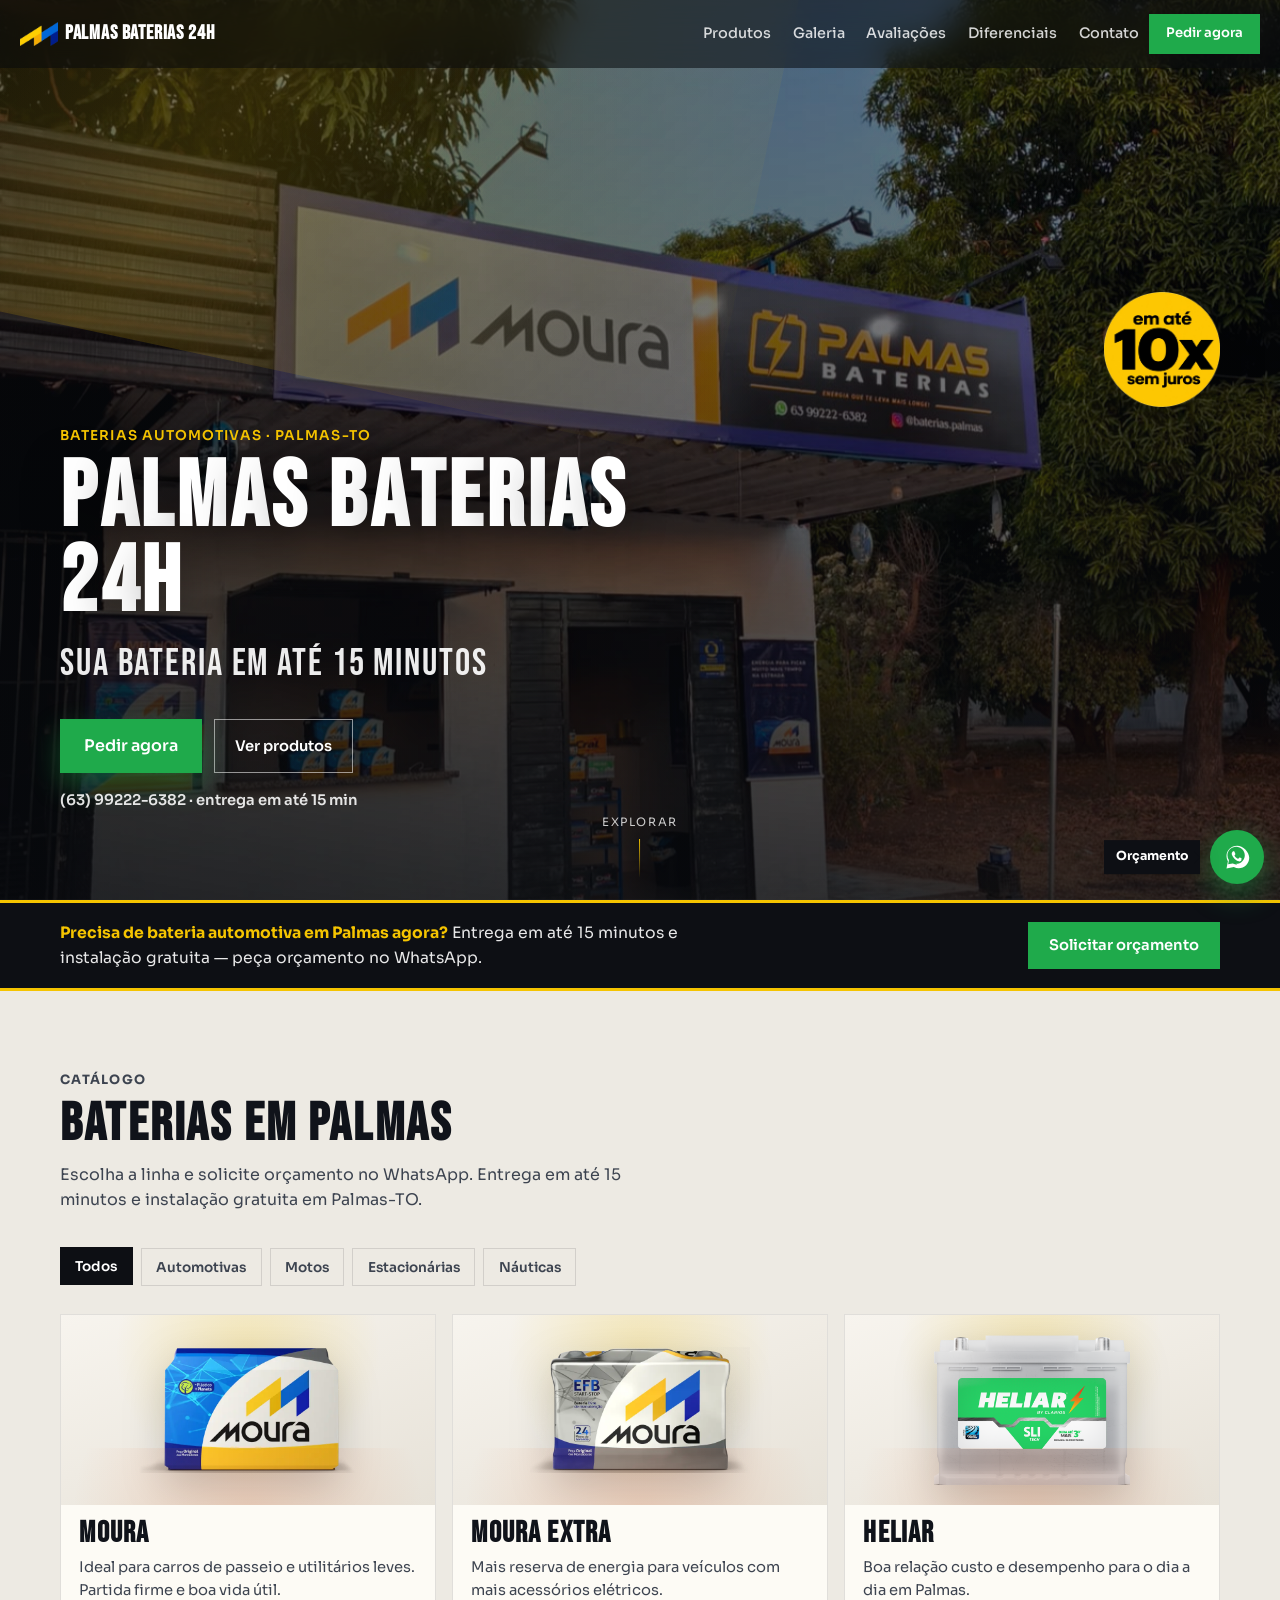
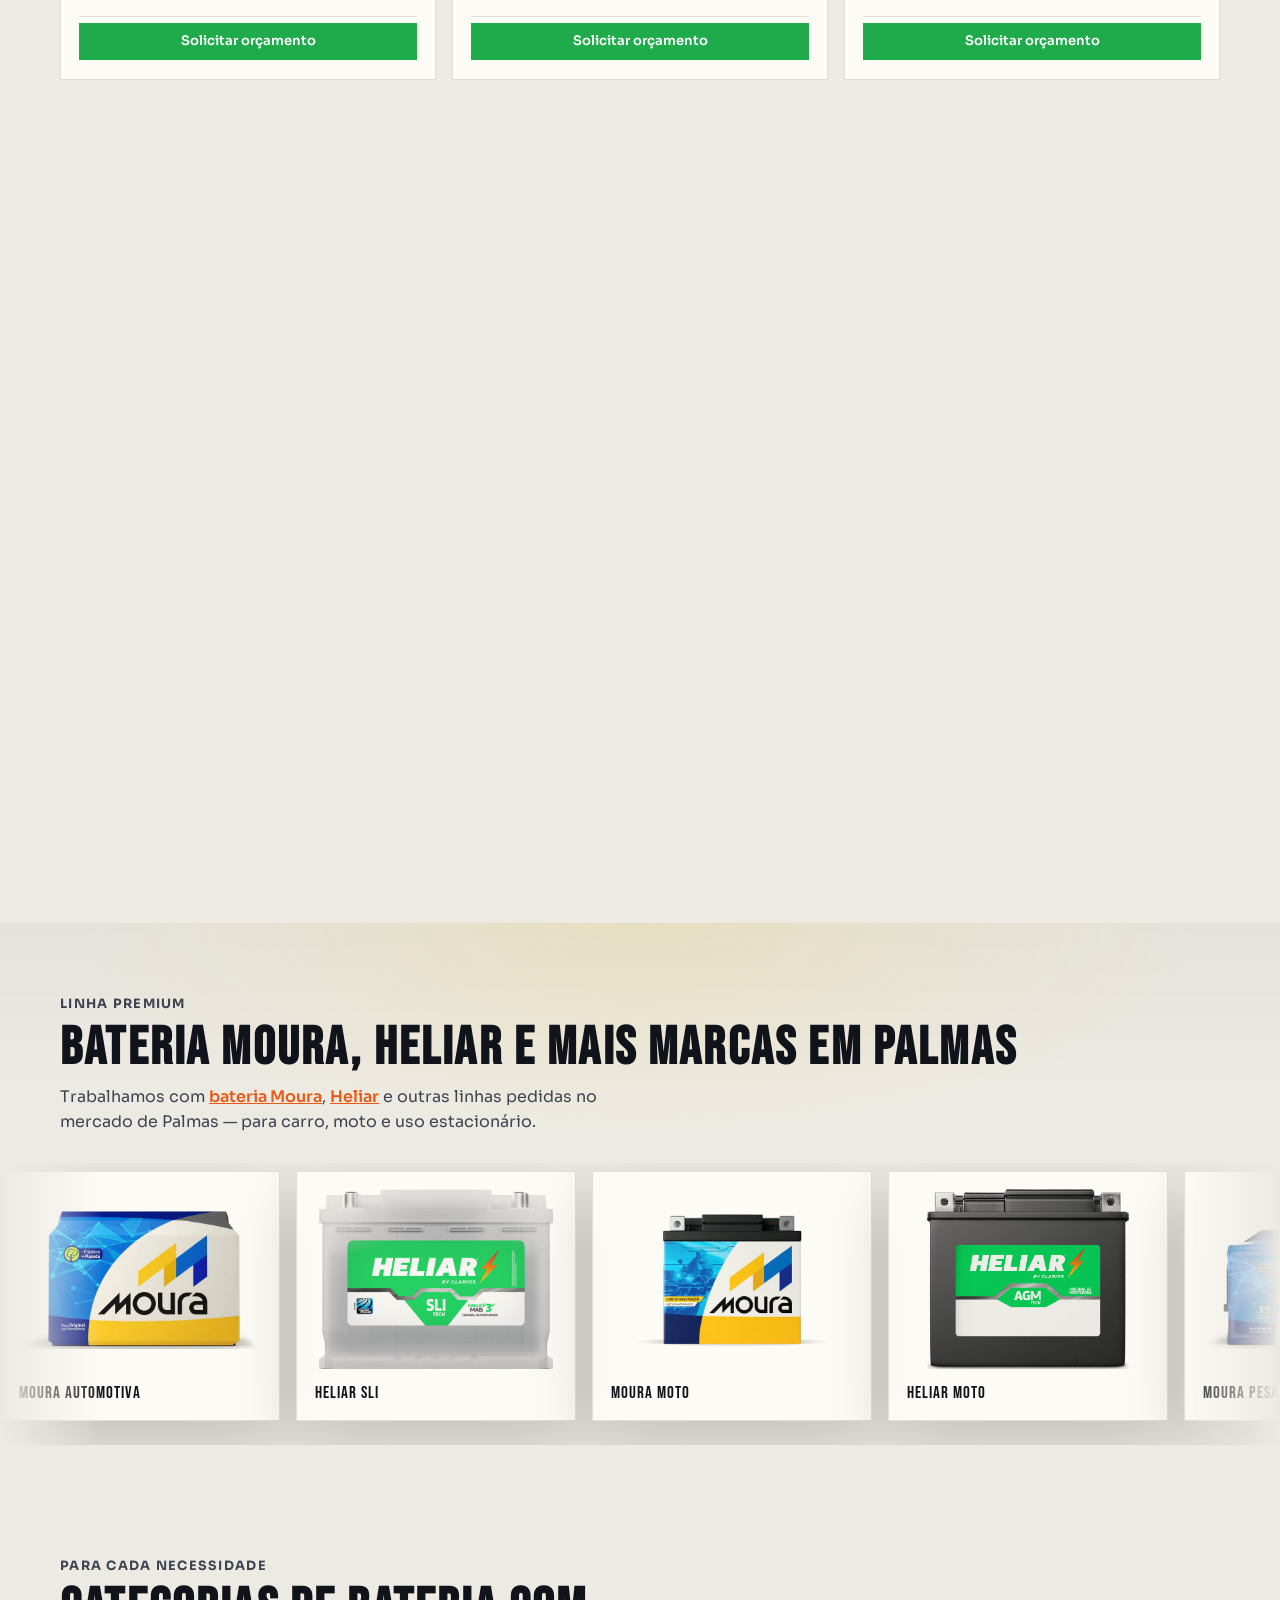
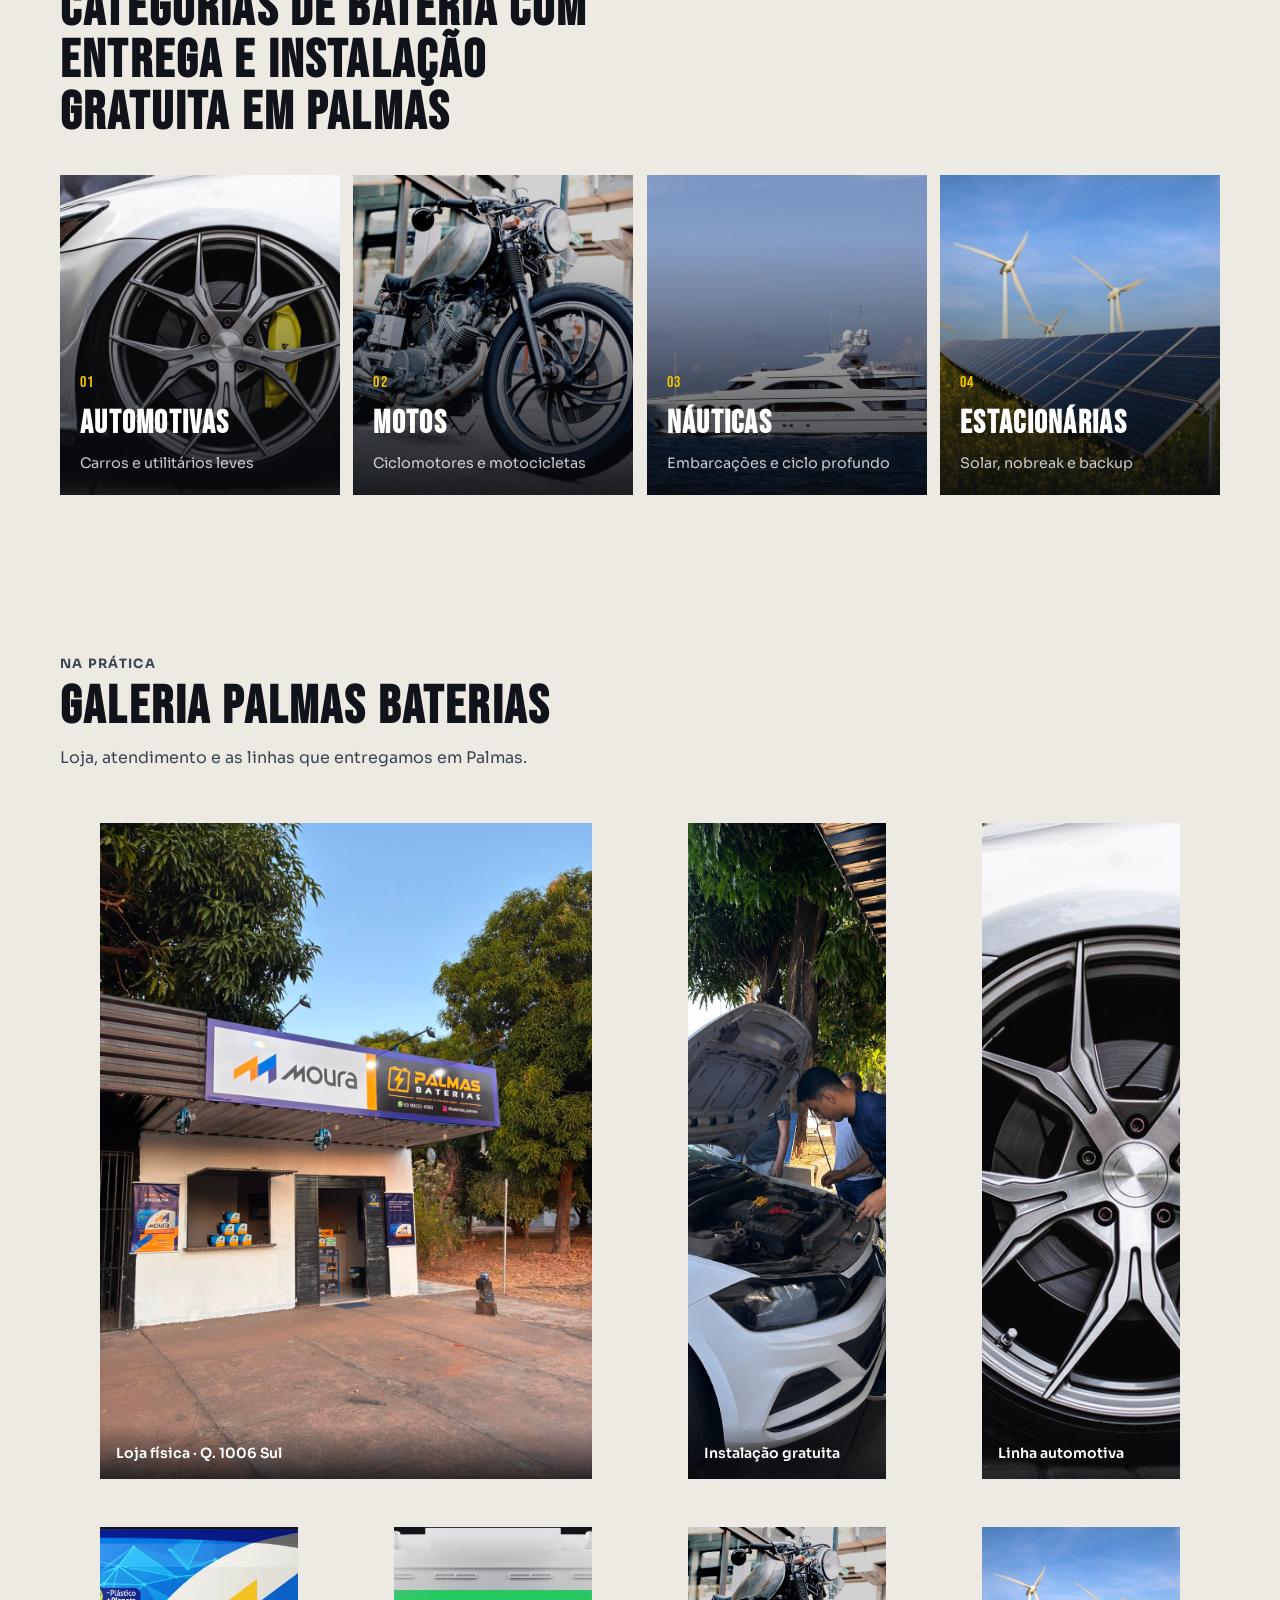
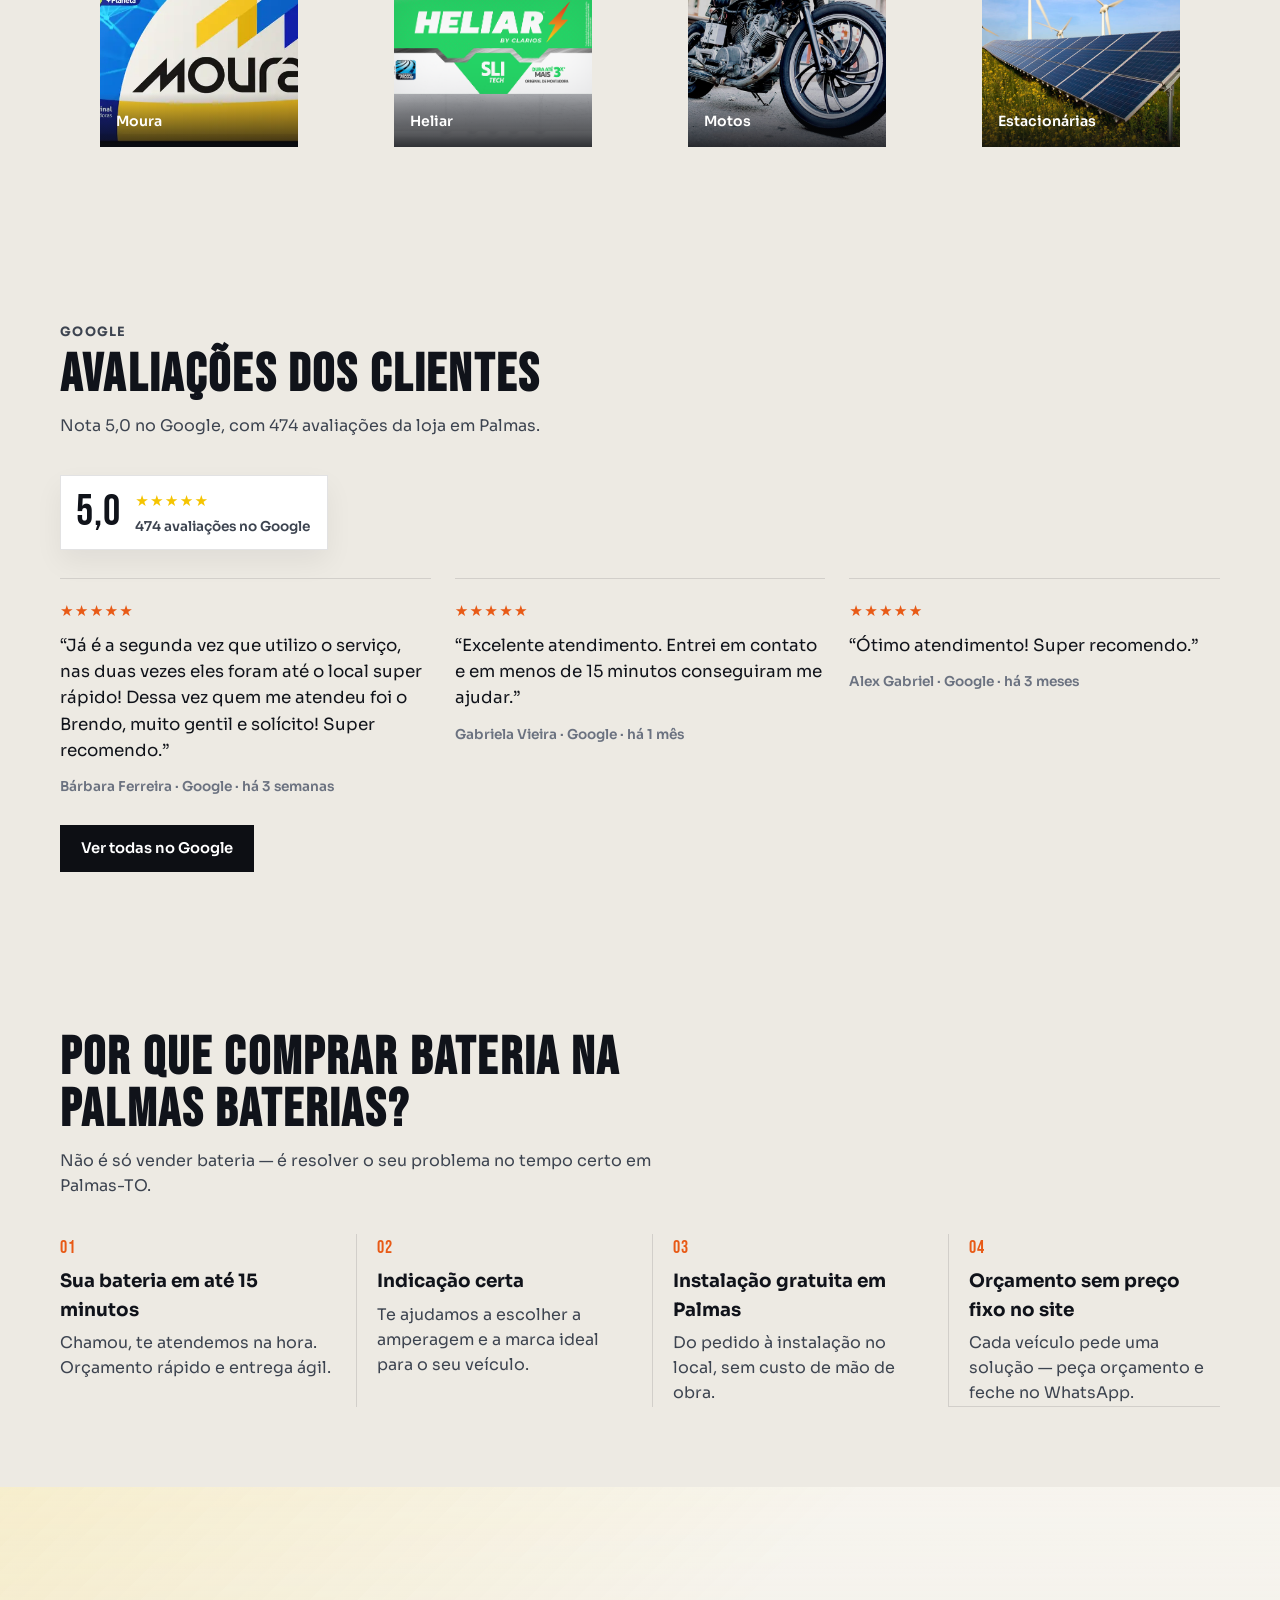
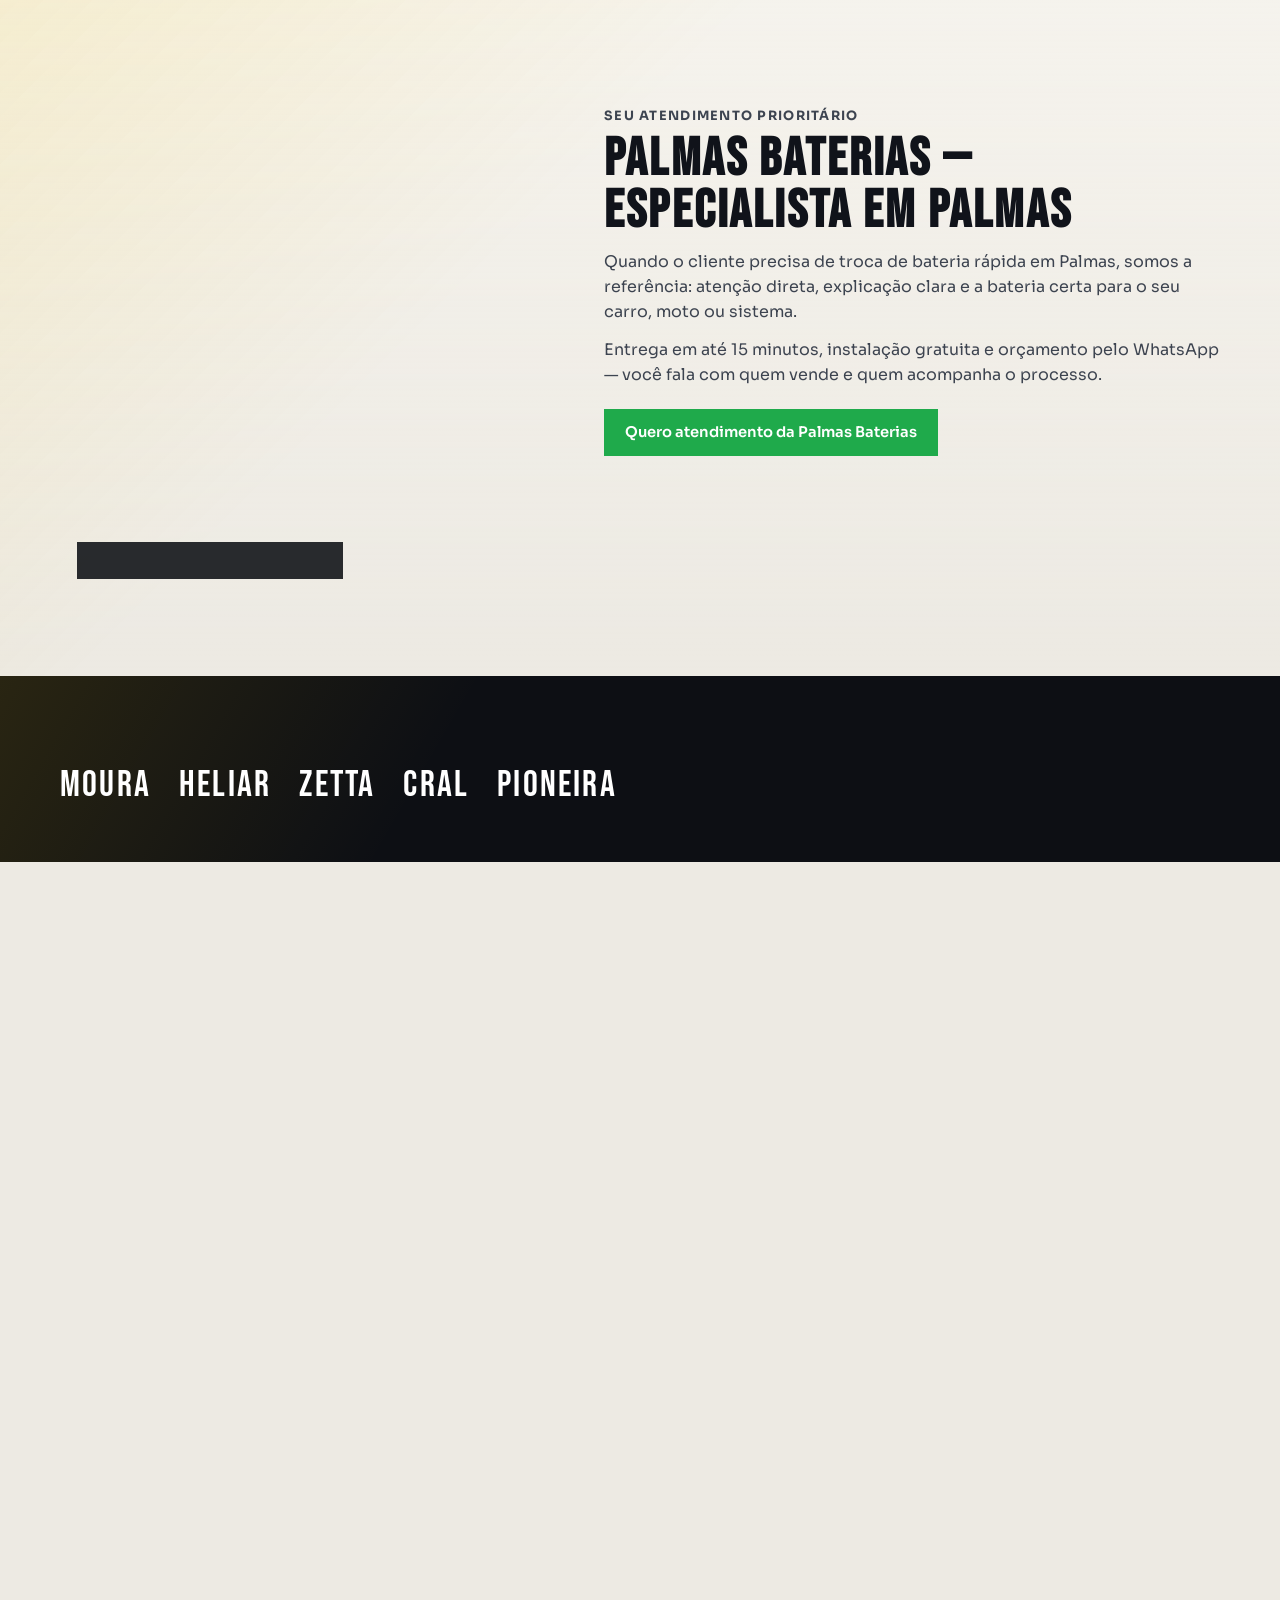
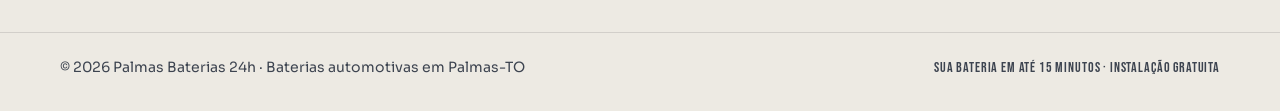
==== commit 73648e8a: "Keep the 10x badge level with the title and align it to the right. Co-authored-by: Cursor <cursorage" ====
--- a/index.html
+++ b/index.html
@@ -185,7 +185,7 @@
           <div class="hero__veil" aria-hidden="true"></div>
           <div class="hero__sheen" aria-hidden="true"></div>
         </div>
-        <div class="pay-badge-slot">
+        <div class="hero__content">
           <img
             class="pay-badge reveal"
             src="Imagens/selo-10x.png"
@@ -193,8 +193,6 @@
             width="970"
             height="956"
           />
-        </div>
-        <div class="hero__content">
           <p class="hero__seller reveal">Baterias automotivas · Palmas-TO</p>
           <h1 class="hero__brand reveal" data-split>Palmas Baterias 24h</h1>
           <p class="hero__headline reveal">Sua bateria em até 15 minutos</p>
--- a/styles.css
+++ b/styles.css
@@ -488,31 +488,13 @@
   animation: sheen 7s ease-in-out infinite;
 }
 
-.pay-badge-slot {
-  position: absolute;
+.pay-badge {
+  position: relative;
   z-index: 2;
-  top: 50%;
-  right: max(1.25rem, calc((100% - var(--max)) / 2));
-  transform: translateY(-50%);
-}
-
-.pay-badge {
   display: block;
-  width: clamp(6.6rem, 16vw, 9.5rem);
+  width: 7.25rem;
   height: auto;
-  margin: 0;
-}
-
-@media (max-width: 719px) {
-  .pay-badge-slot {
-    top: 5.6rem;
-    right: 1rem;
-    transform: none;
-  }
-
-  .pay-badge {
-    width: 6.35rem;
-  }
+  margin: 0 0 1.15rem auto;
 }
 
 .pay-badge.reveal:not(.is-visible) {
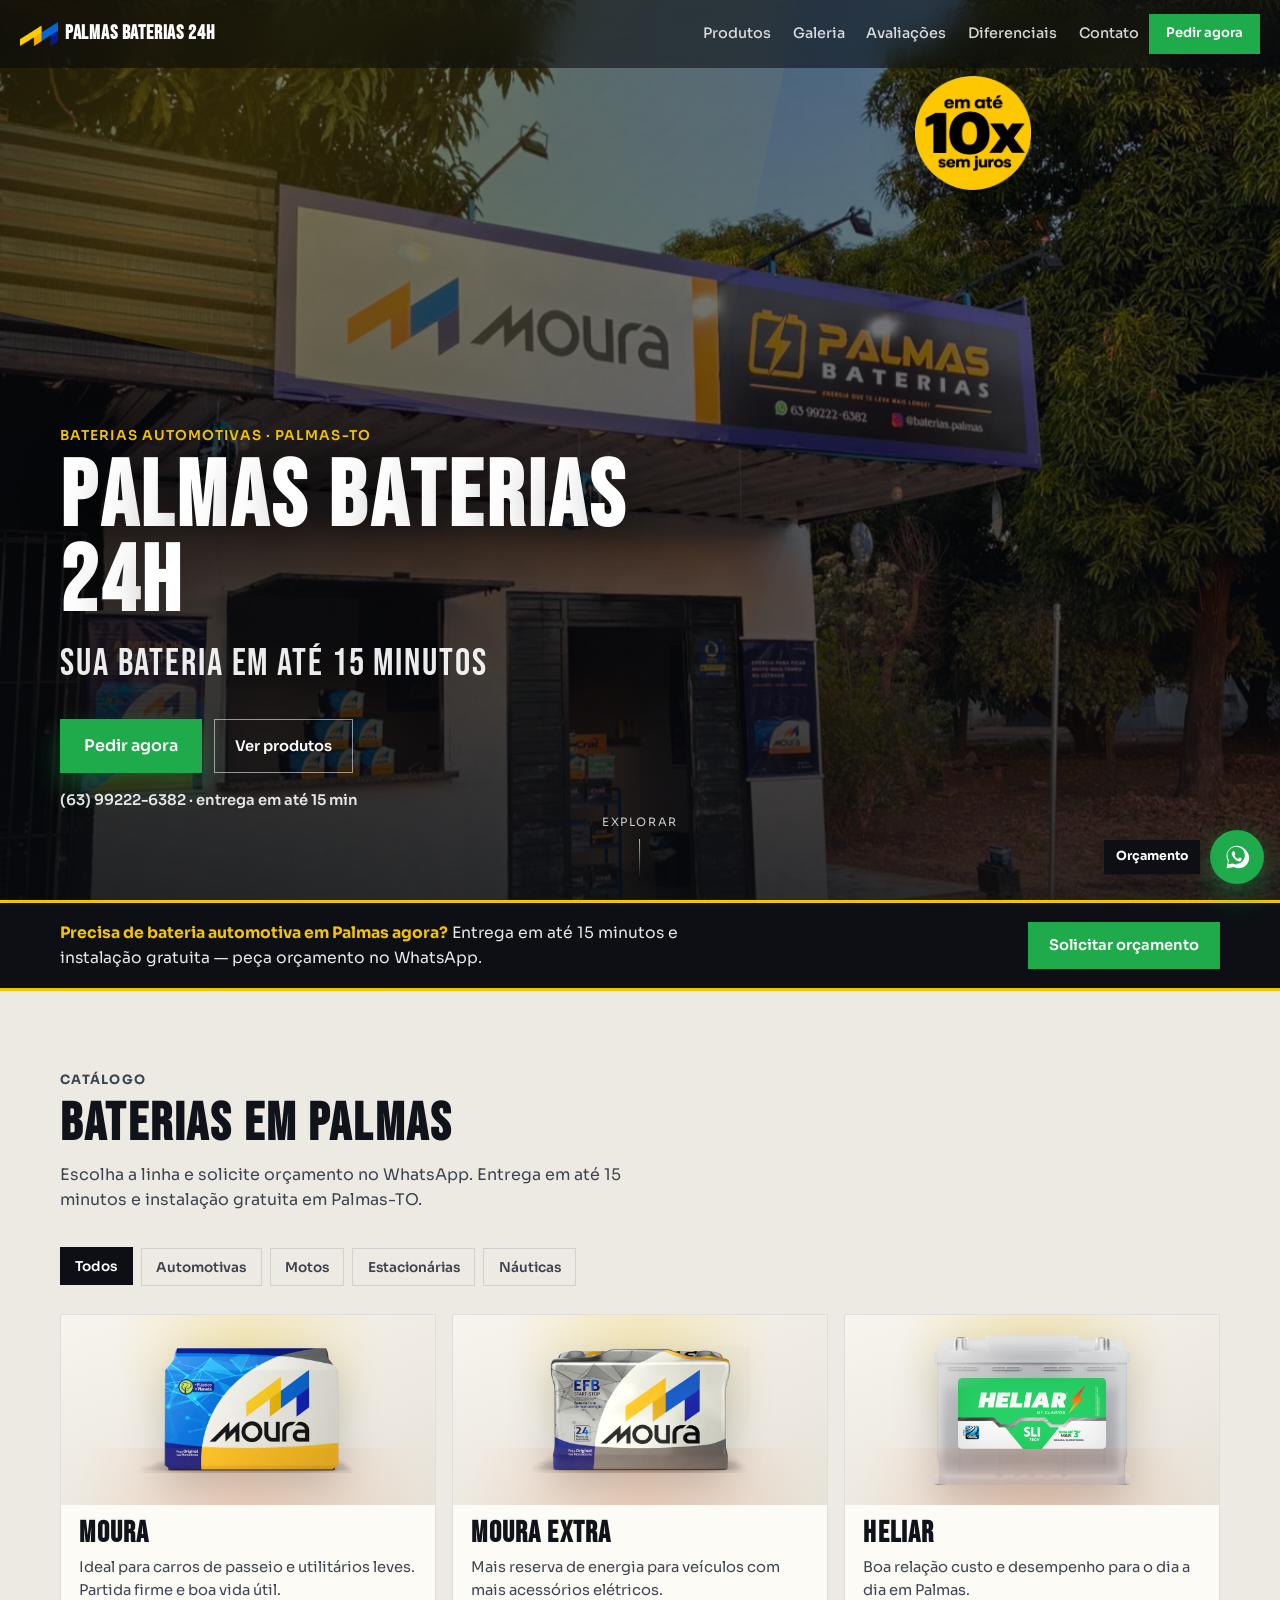
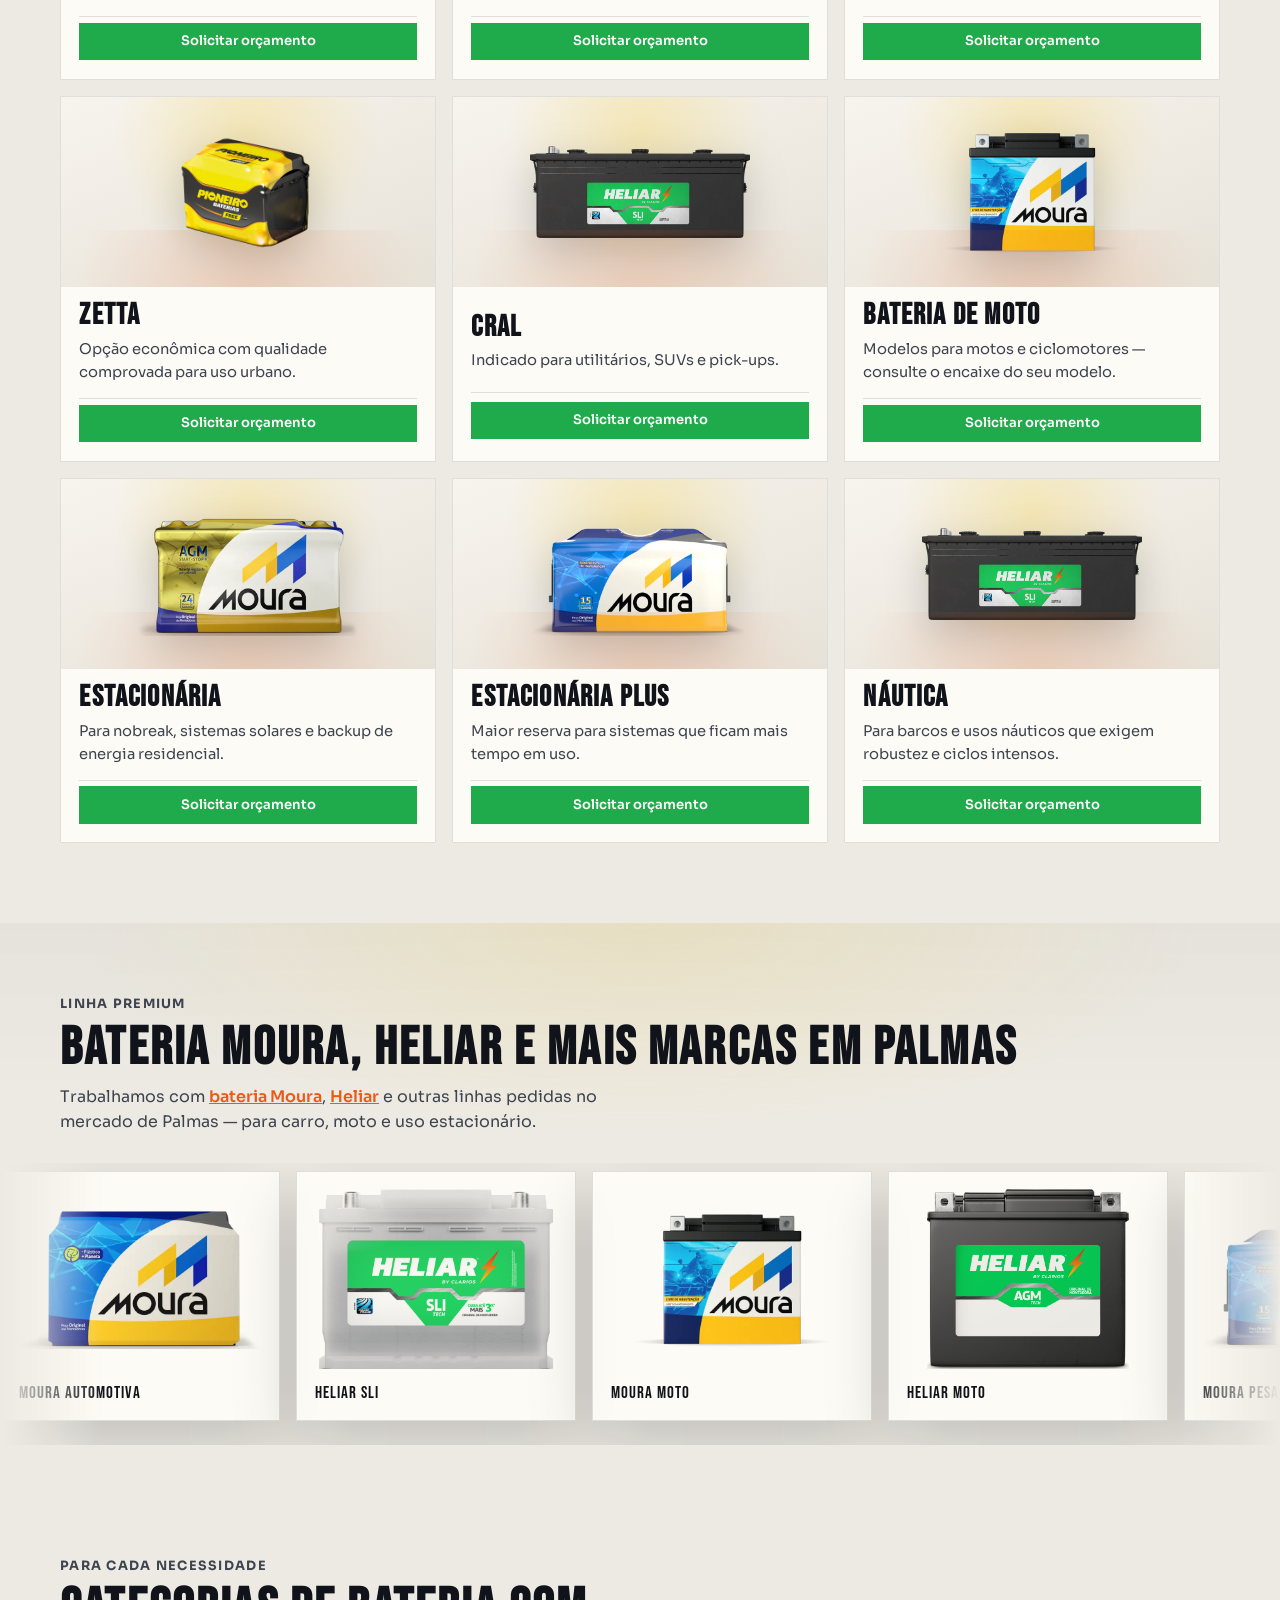
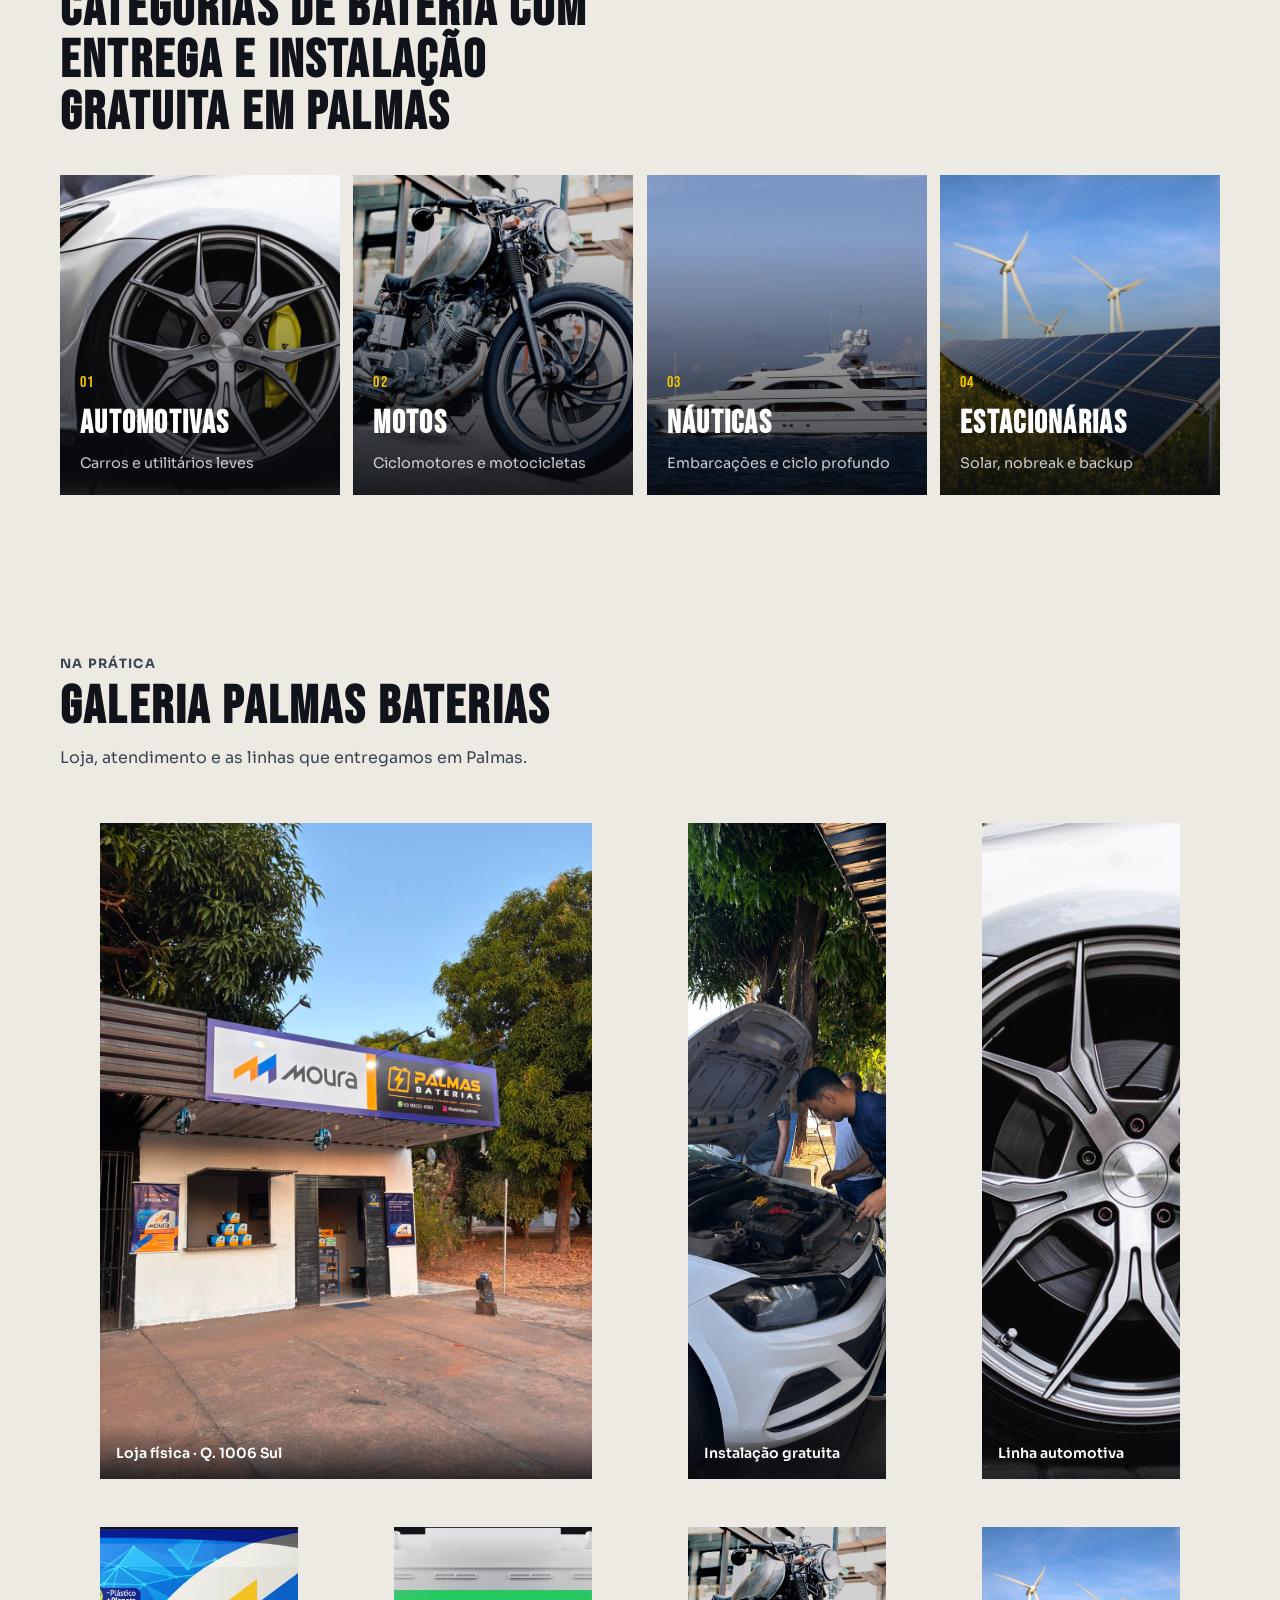
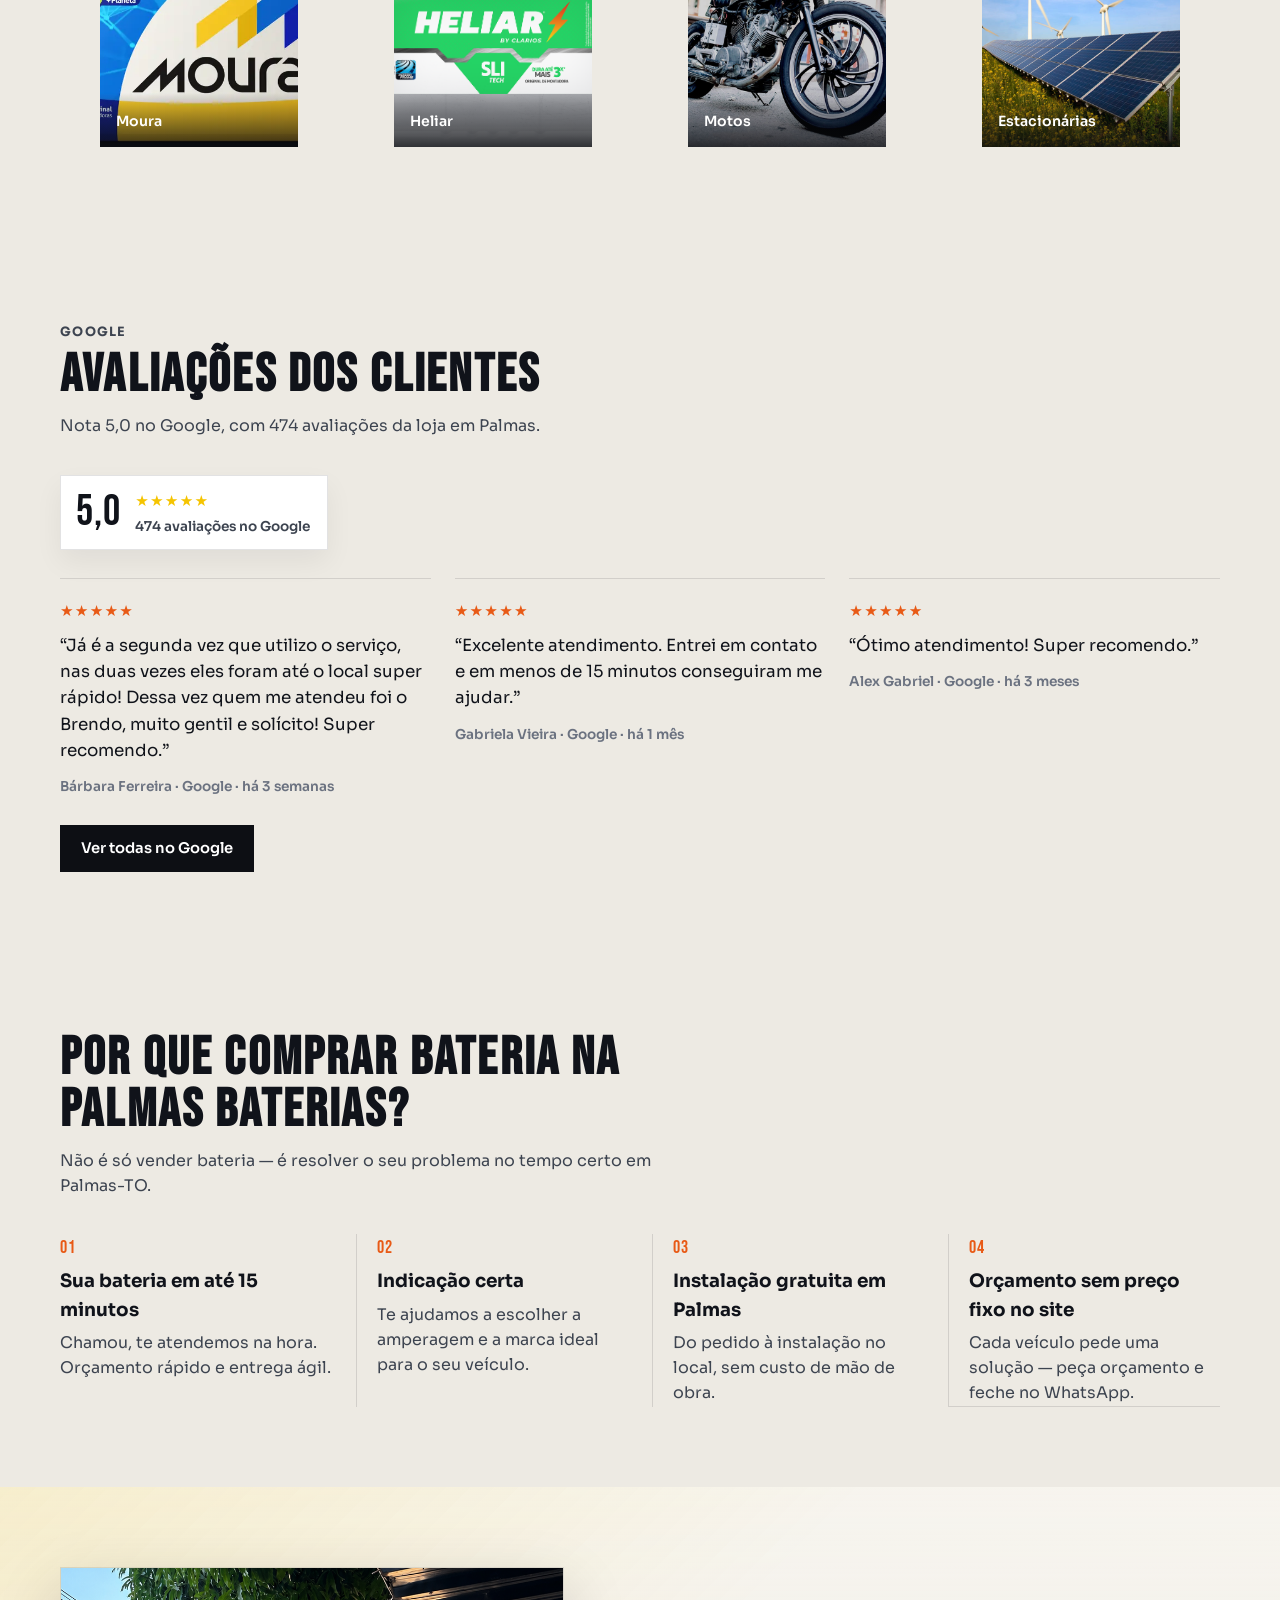
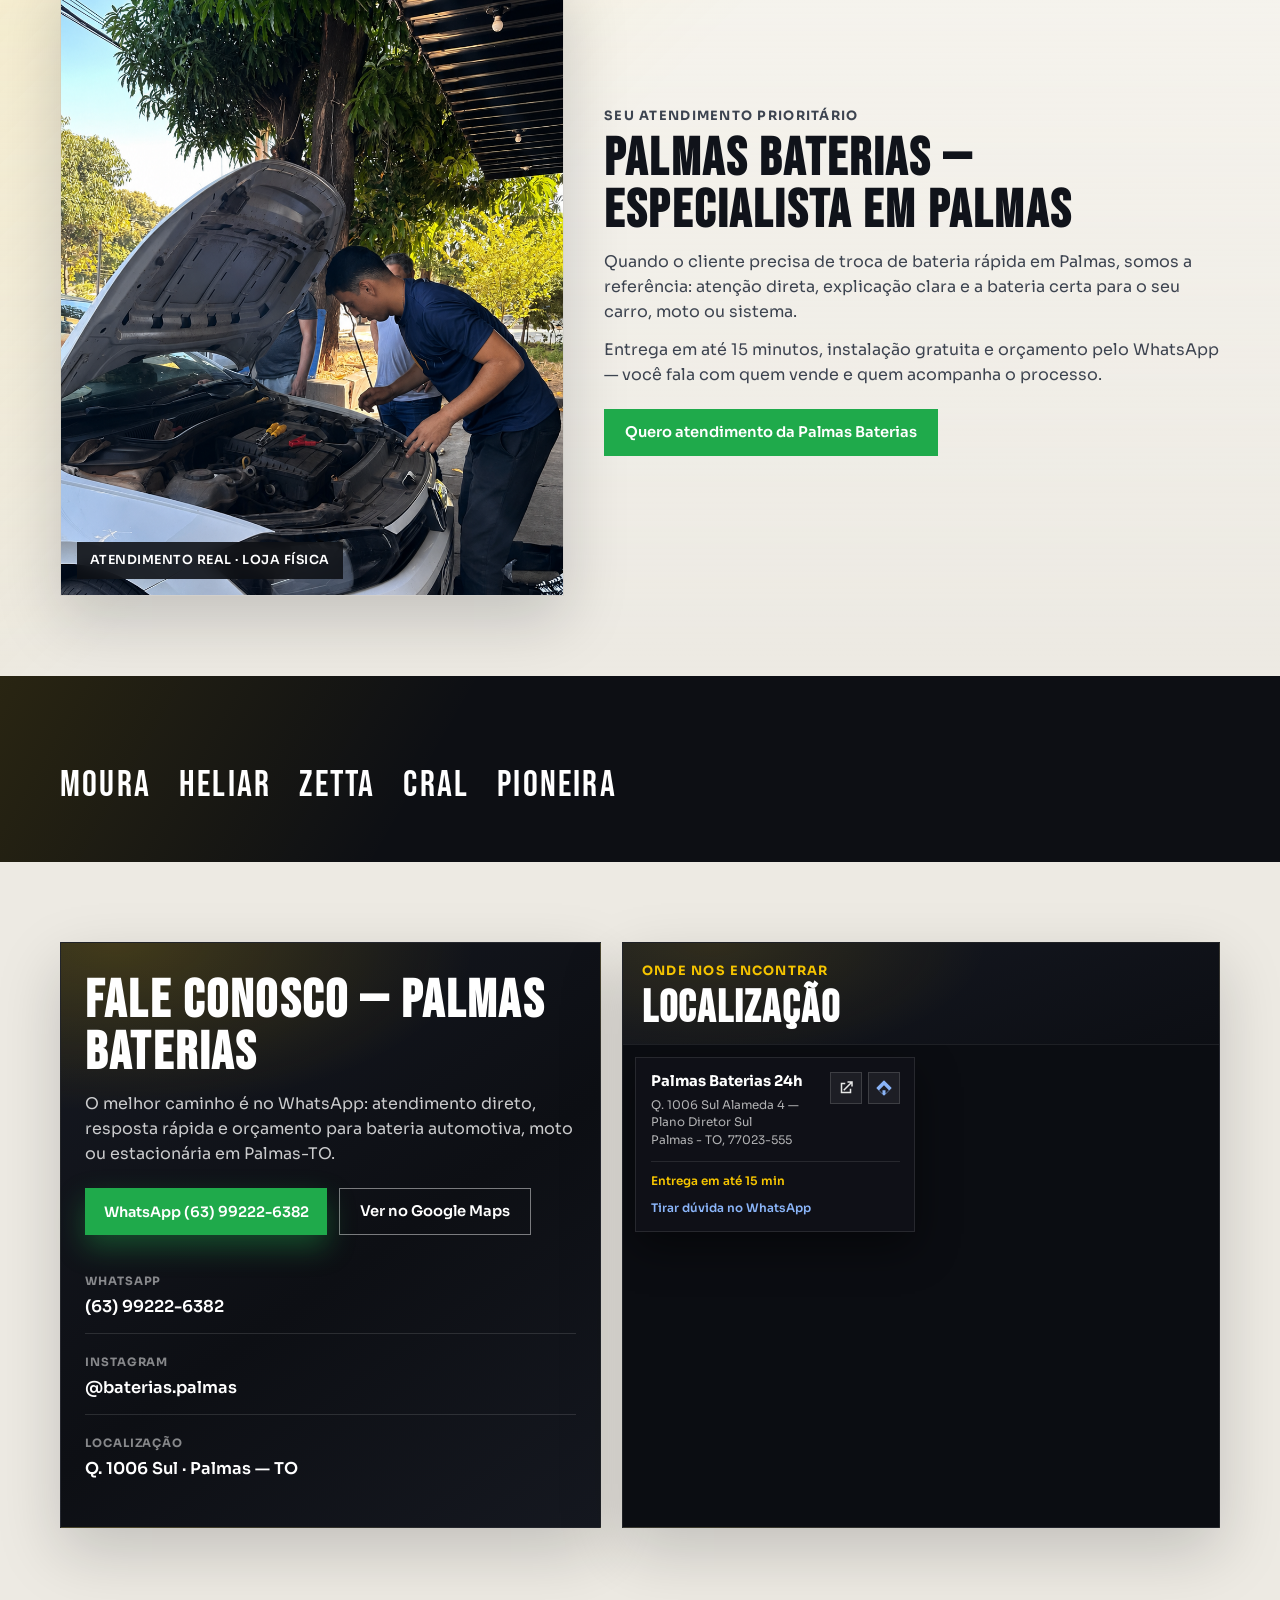
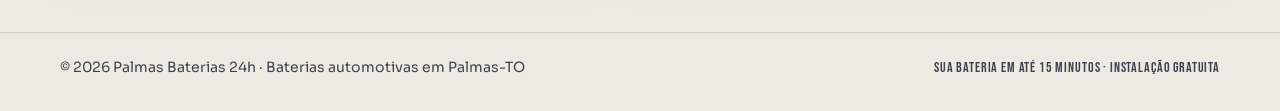
==== commit 81ff5e5f: "Place the 10x badge above the storefront so it no longer covers the facade. Co-authored-by: Cursor <" ====
--- a/index.html
+++ b/index.html
@@ -12,7 +12,7 @@
     <meta name="geo.region" content="BR-TO" />
     <meta name="geo.placename" content="Palmas" />
     <meta name="robots" content="index, follow" />
-    <link rel="canonical" href="https://brendo.bateriaspalmas.com.br/" />
+    <link rel="canonical" href="https://www.bateriasempalmastocantins.com.br/" />
     <link rel="icon" type="image/png" sizes="32x32" href="favicon-32.png" />
     <link rel="icon" type="image/png" sizes="512x512" href="favicon.png" />
     <link rel="apple-touch-icon" href="apple-touch-icon.png" />
@@ -20,7 +20,7 @@
     <!-- Open Graph -->
     <meta property="og:type" content="website" />
     <meta property="og:locale" content="pt_BR" />
-    <meta property="og:url" content="https://brendo.bateriaspalmas.com.br/" />
+    <meta property="og:url" content="https://www.bateriasempalmastocantins.com.br/" />
     <meta property="og:site_name" content="Palmas Baterias 24h" />
     <meta
       property="og:title"
@@ -32,7 +32,7 @@
     />
     <meta
       property="og:image"
-      content="https://brendo.bateriaspalmas.com.br/Imagens/imagemdaloja.jpeg"
+      content="https://www.bateriasempalmastocantins.com.br/Imagens/imagemdaloja.jpeg"
     />
 
     <!-- Twitter -->
@@ -47,7 +47,7 @@
     />
     <meta
       name="twitter:image"
-      content="https://brendo.bateriaspalmas.com.br/Imagens/imagemdaloja.jpeg"
+      content="https://www.bateriasempalmastocantins.com.br/Imagens/imagemdaloja.jpeg"
     />
 
     <link rel="preconnect" href="https://fonts.googleapis.com" />
@@ -65,9 +65,9 @@
         "name": "Palmas Baterias 24h",
         "alternateName": "Baterias Palmas",
         "description": "Venda de baterias automotivas, moto, náuticas e estacionárias em Palmas-TO. Entrega em até 15 minutos, instalação gratuita e orçamento pelo WhatsApp.",
-        "url": "https://brendo.bateriaspalmas.com.br/",
+        "url": "https://www.bateriasempalmastocantins.com.br/",
         "telephone": "+55-63-99222-6382",
-        "image": "https://brendo.bateriaspalmas.com.br/Imagens/imagemdaloja.jpeg",
+        "image": "https://www.bateriasempalmastocantins.com.br/Imagens/imagemdaloja.jpeg",
         "address": {
           "@type": "PostalAddress",
           "streetAddress": "Q. 1006 Sul Alameda 4 — Plano Diretor Sul",
@@ -185,14 +185,14 @@
           <div class="hero__veil" aria-hidden="true"></div>
           <div class="hero__sheen" aria-hidden="true"></div>
         </div>
+        <img
+          class="pay-badge reveal"
+          src="Imagens/selo-10x.png"
+          alt="Em até 10x sem juros"
+          width="970"
+          height="956"
+        />
         <div class="hero__content">
-          <img
-            class="pay-badge reveal"
-            src="Imagens/selo-10x.png"
-            alt="Em até 10x sem juros"
-            width="970"
-            height="956"
-          />
           <p class="hero__seller reveal">Baterias automotivas · Palmas-TO</p>
           <h1 class="hero__brand reveal" data-split>Palmas Baterias 24h</h1>
           <p class="hero__headline reveal">Sua bateria em até 15 minutos</p>
--- a/styles.css
+++ b/styles.css
@@ -489,12 +489,20 @@
 }
 
 .pay-badge {
-  position: relative;
-  z-index: 2;
+  position: absolute;
+  z-index: 3;
+  top: max(4.6rem, calc(19.5svh - 3.625rem));
+  left: calc(76% - 3.625rem);
   display: block;
   width: 7.25rem;
   height: auto;
-  margin: 0 0 1.15rem auto;
+  margin: 0;
+}
+
+@media (min-width: 720px) {
+  .pay-badge {
+    top: 4.75rem;
+  }
 }
 
 .pay-badge.reveal:not(.is-visible) {
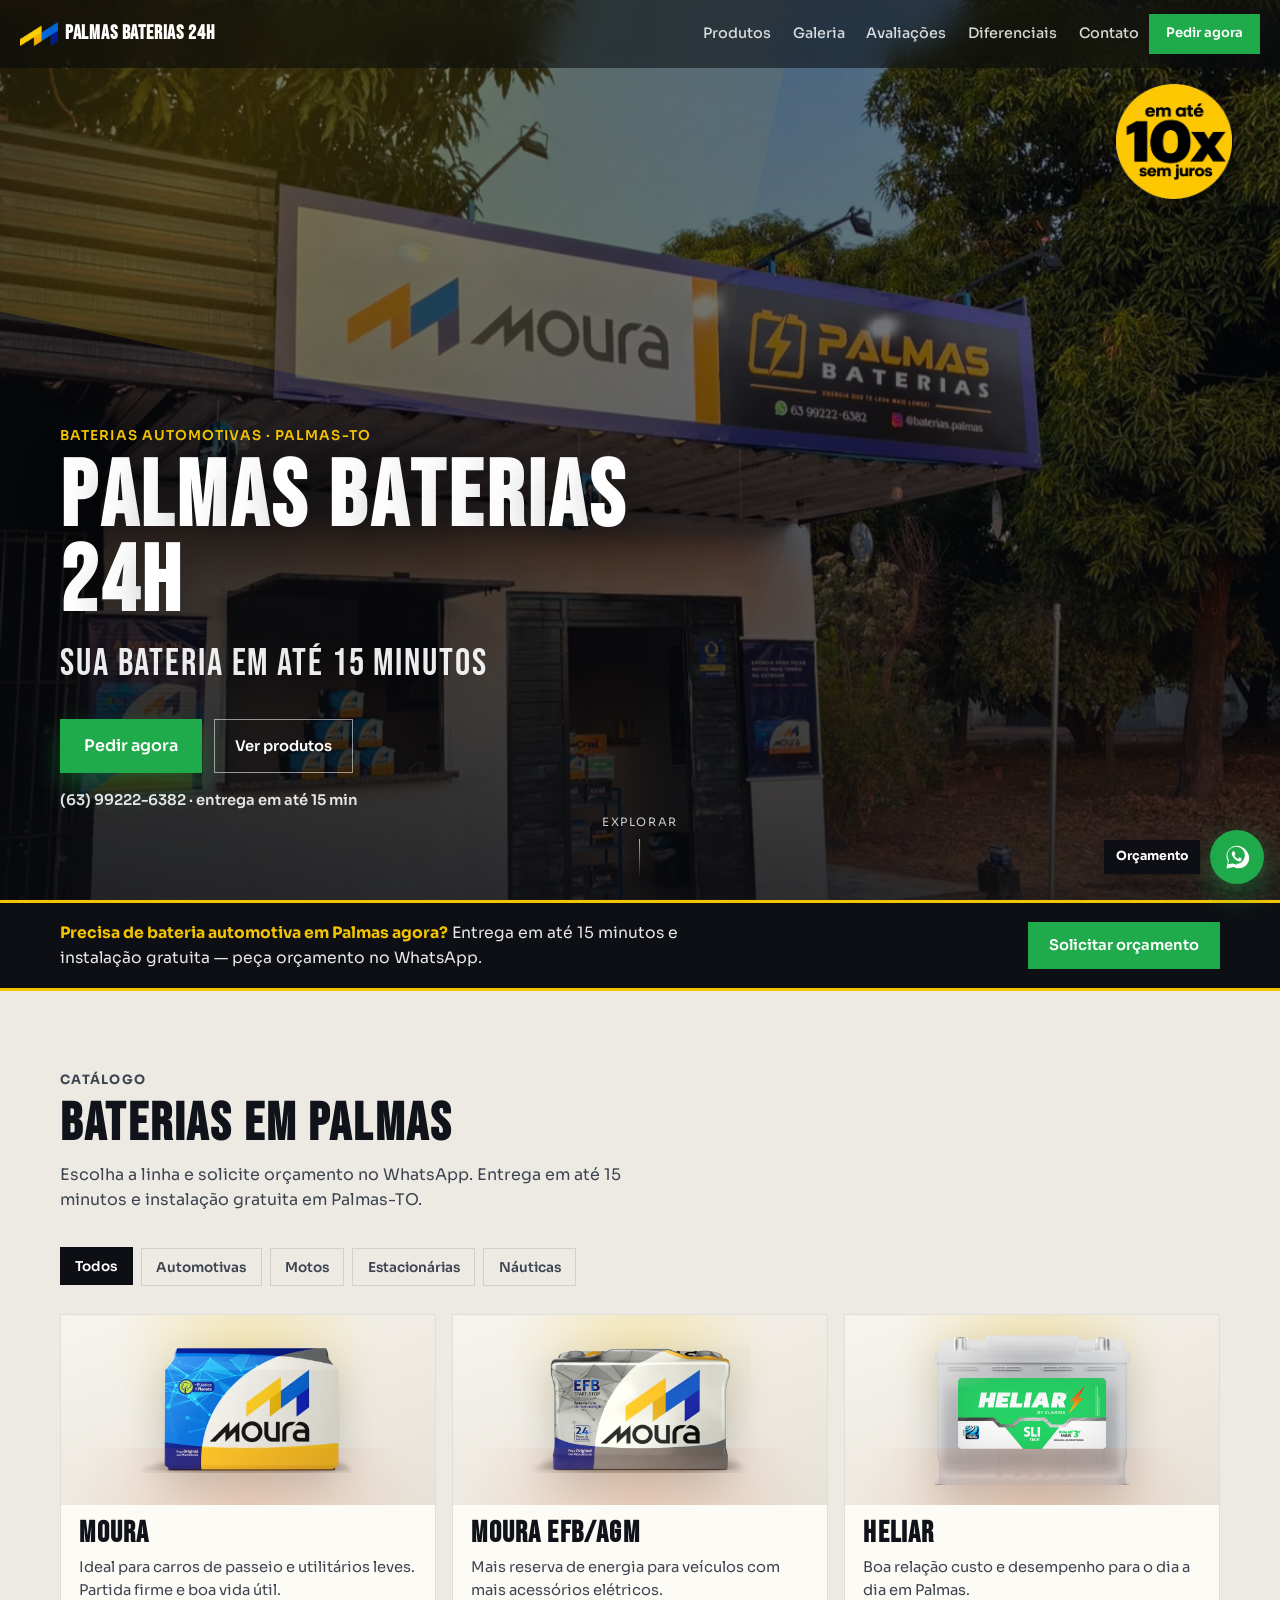
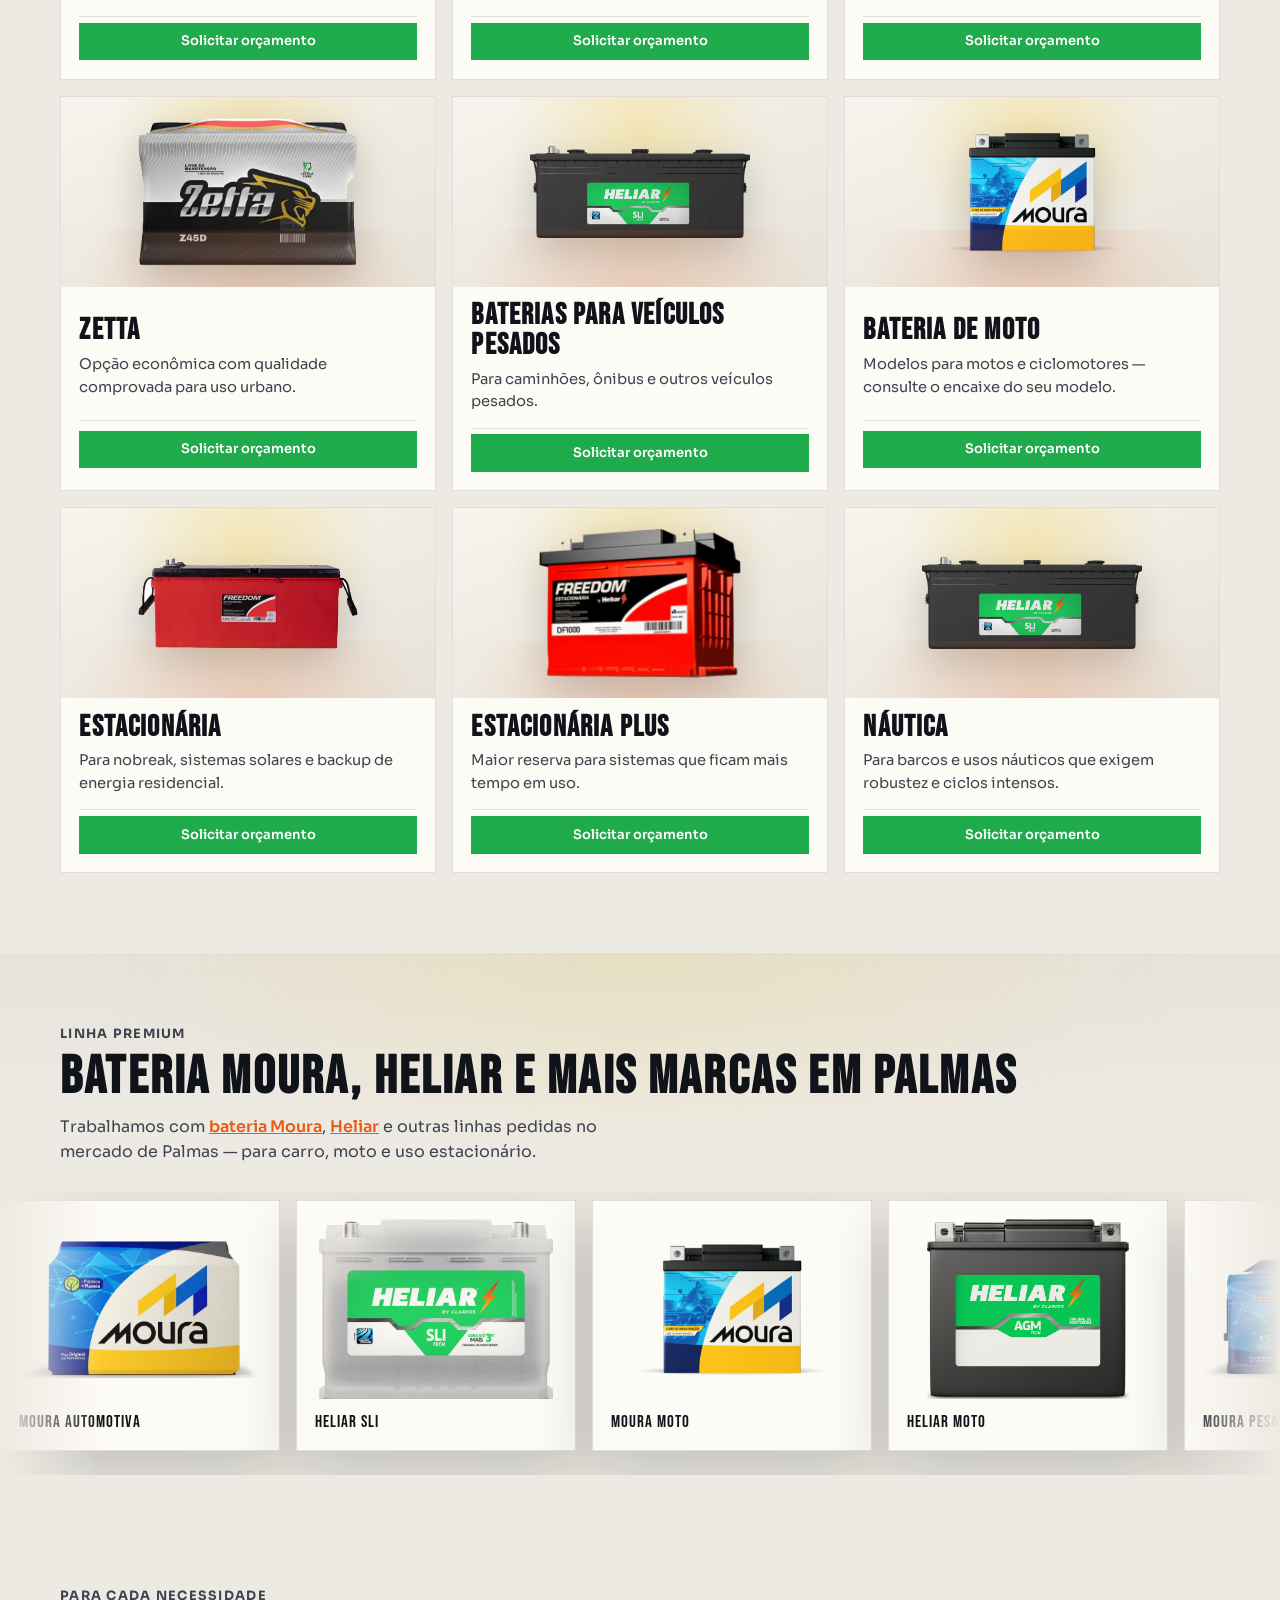
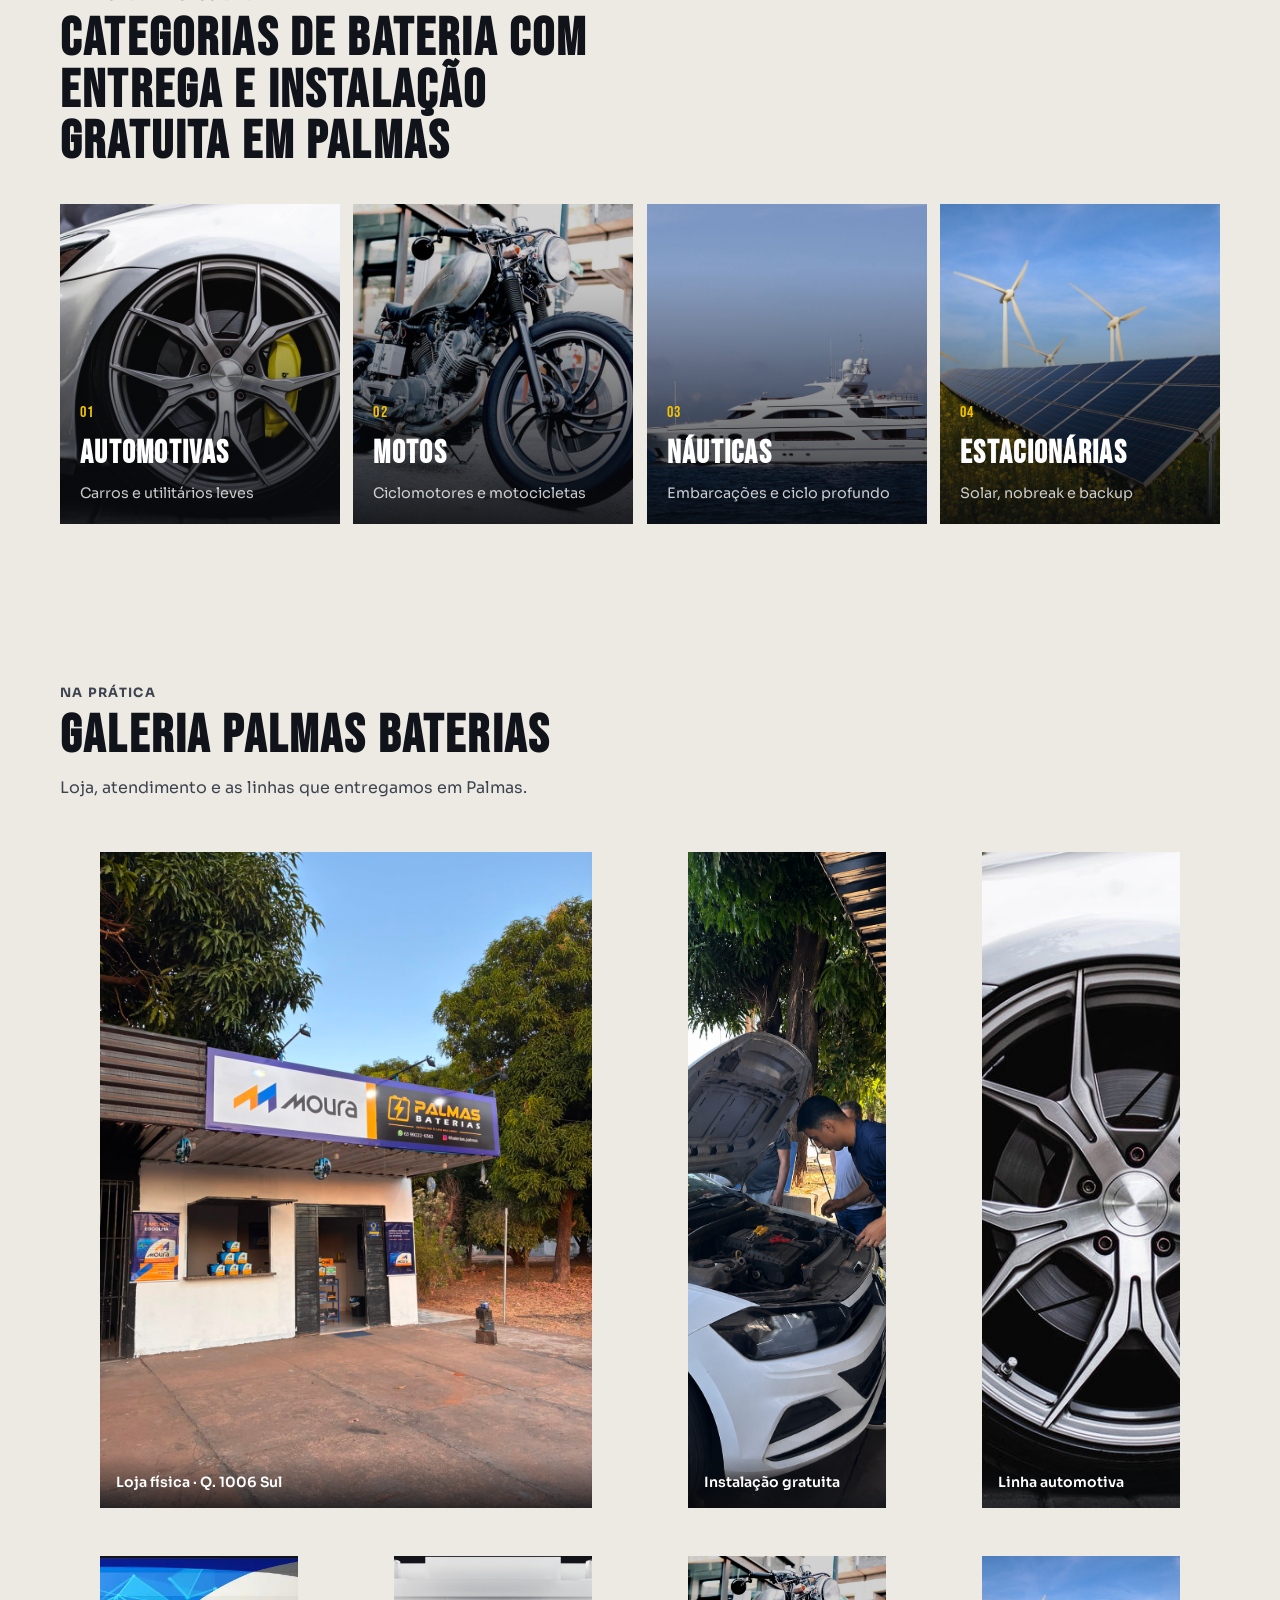
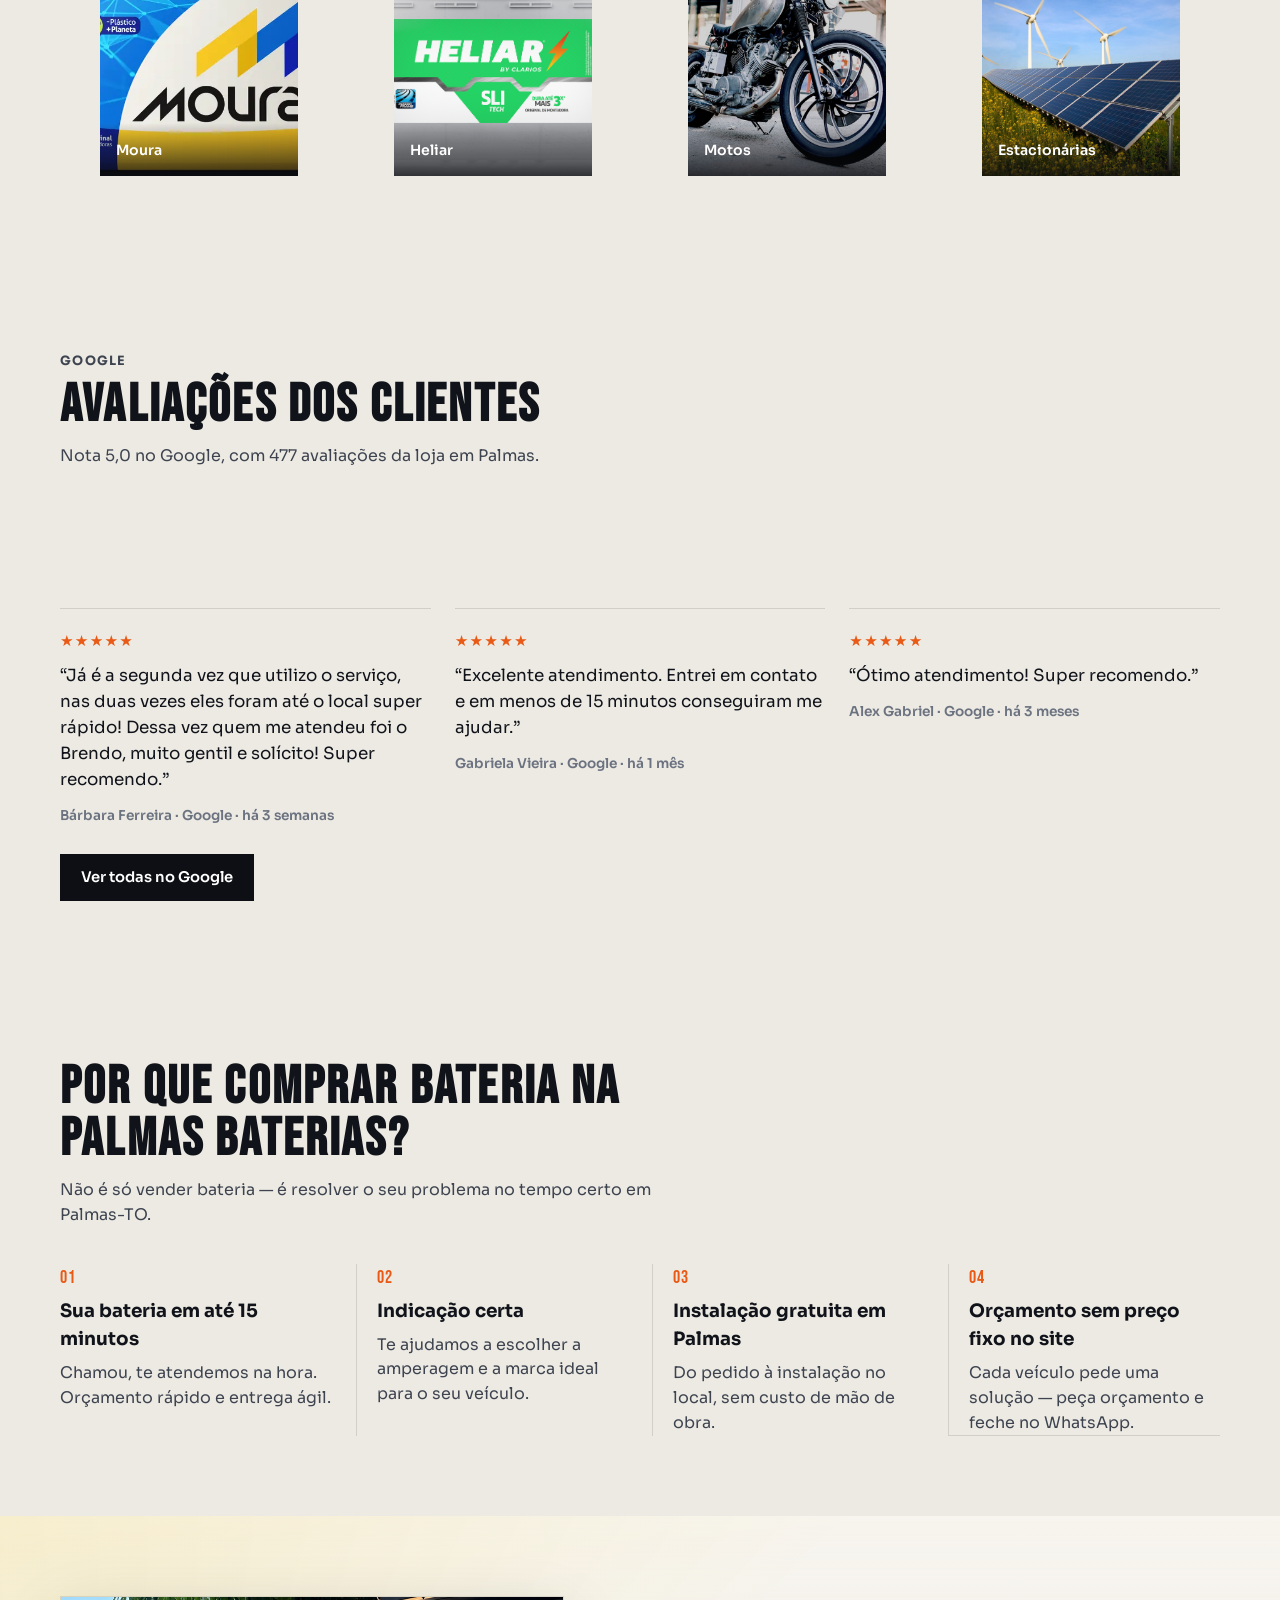
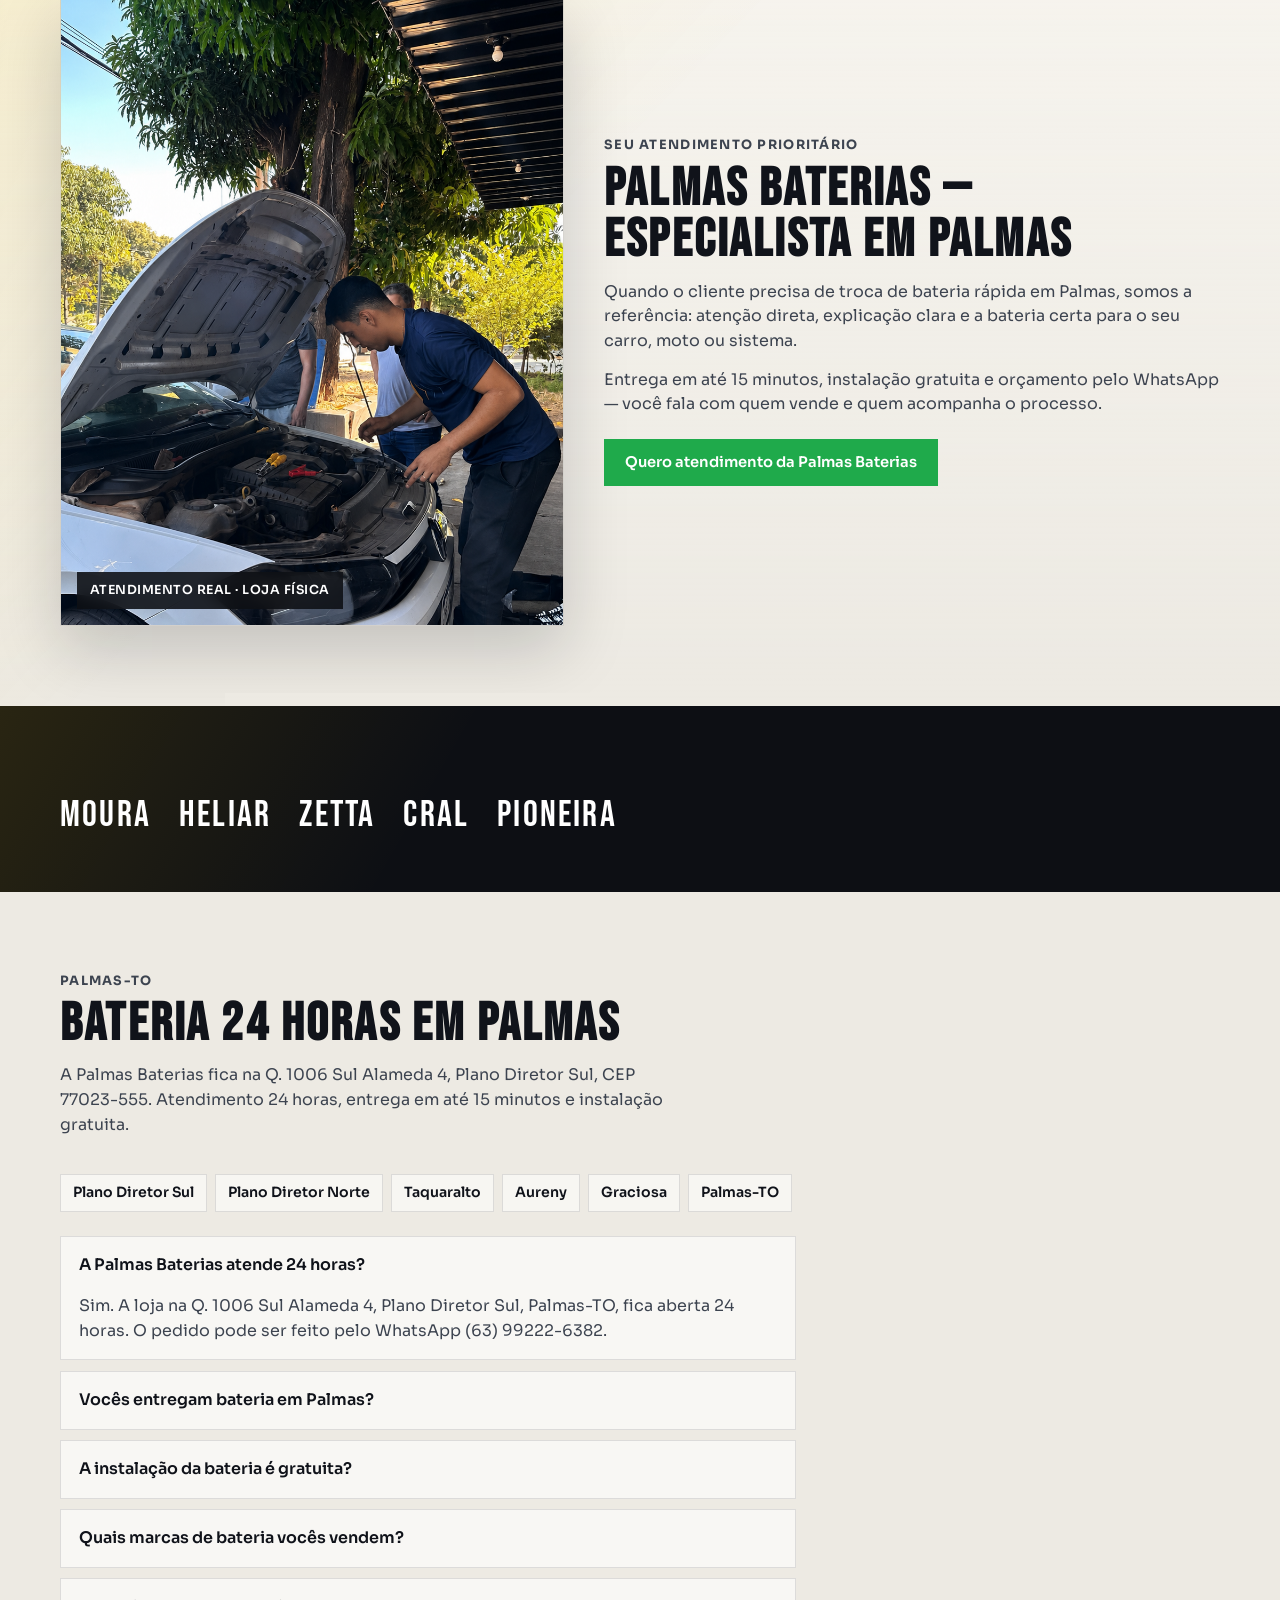
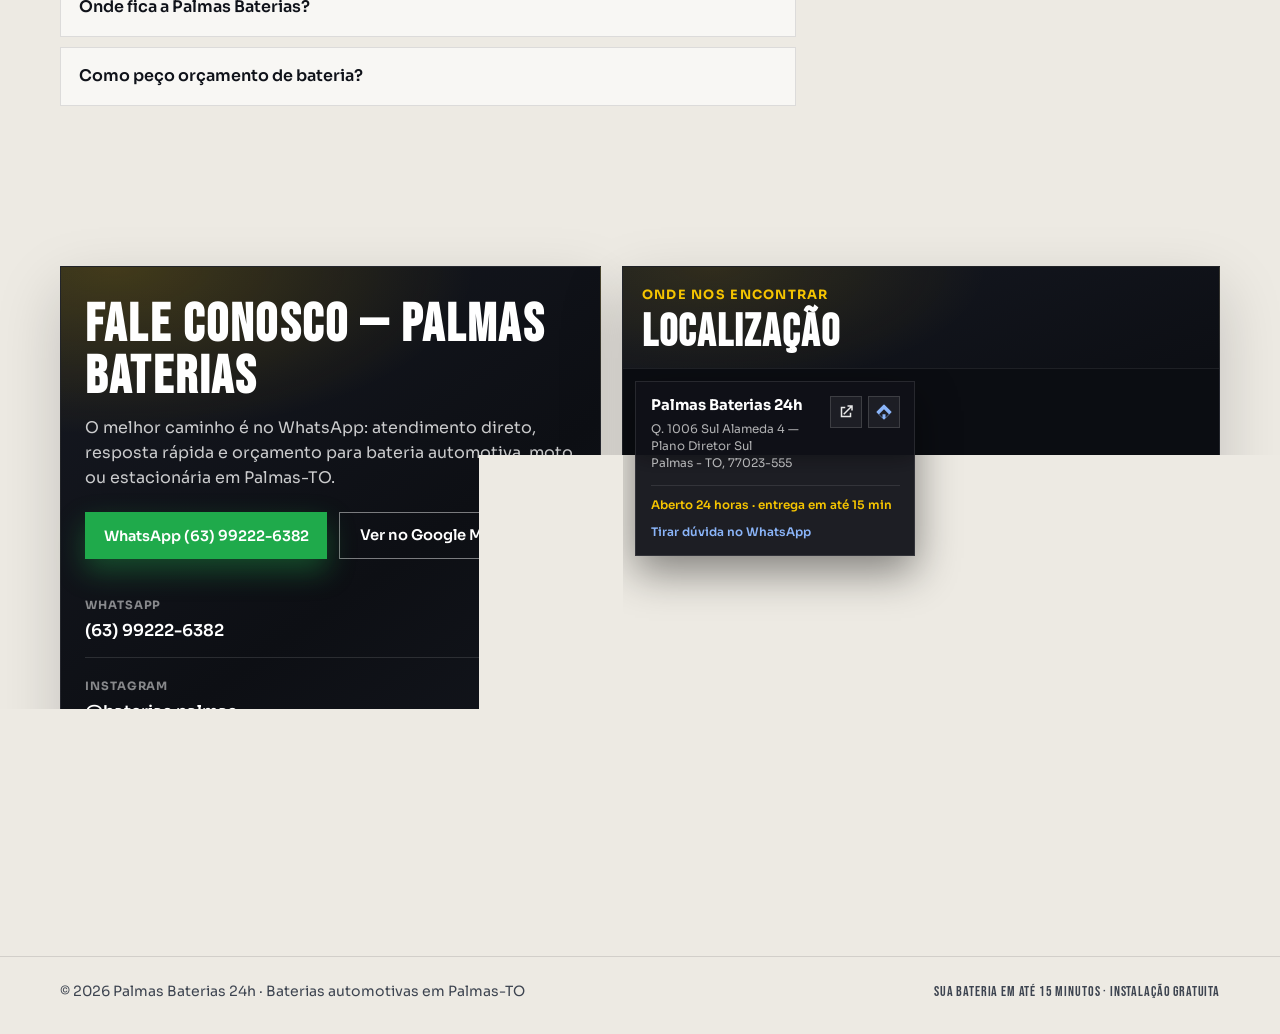
==== commit cc3deacf: "Align the site with the Google Business profile and publish the Search Console verification file. Co" ====
--- a/index.html
+++ b/index.html
@@ -6,7 +6,7 @@
     <title>Baterias Automotivas em Palmas | Palmas Baterias 24h</title>
     <meta
       name="description"
-      content="Palmas Baterias: baterias automotivas, moto e estacionárias em Palmas-TO. Sua bateria em até 15 minutos, instalação gratuita e orçamento pelo WhatsApp."
+      content="Palmas Baterias: loja de baterias automotivas 24 horas no Plano Diretor Sul, Palmas-TO. Entrega em até 15 minutos, instalação gratuita e orçamento pelo WhatsApp."
     />
     <meta name="author" content="Palmas Baterias" />
     <meta name="geo.region" content="BR-TO" />
@@ -61,54 +61,150 @@
     <script type="application/ld+json">
       {
         "@context": "https://schema.org",
-        "@type": "AutoPartsStore",
-        "name": "Palmas Baterias 24h",
-        "alternateName": "Baterias Palmas",
-        "description": "Venda de baterias automotivas, moto, náuticas e estacionárias em Palmas-TO. Entrega em até 15 minutos, instalação gratuita e orçamento pelo WhatsApp.",
-        "url": "https://www.bateriasempalmastocantins.com.br/",
-        "telephone": "+55-63-99222-6382",
-        "image": "https://www.bateriasempalmastocantins.com.br/Imagens/imagemdaloja.jpeg",
-        "address": {
-          "@type": "PostalAddress",
-          "streetAddress": "Q. 1006 Sul Alameda 4 — Plano Diretor Sul",
-          "addressLocality": "Palmas",
-          "addressRegion": "TO",
-          "postalCode": "77023-555",
-          "addressCountry": "BR"
-        },
-        "geo": {
-          "@type": "GeoCoordinates",
-          "latitude": -10.2491,
-          "longitude": -48.3243
-        },
-        "areaServed": {
-          "@type": "City",
-          "name": "Palmas"
-        },
-        "sameAs": [
-          "https://www.instagram.com/baterias.palmas",
-          "https://maps.app.goo.gl/mPvSXAWYAm8Tu38J9"
-        ],
-        "contactPoint": {
-          "@type": "ContactPoint",
-          "telephone": "+55-63-99222-6382",
-          "contactType": "sales",
-          "availableLanguage": "Portuguese"
-        },
-        "makesOffer": [
+        "@graph": [
           {
-            "@type": "Offer",
-            "itemOffered": {
-              "@type": "Service",
-              "name": "Venda e instalação gratuita de baterias automotivas em Palmas"
-            }
+            "@type": "AutoPartsStore",
+            "@id": "https://www.bateriasempalmastocantins.com.br/#negocio",
+            "name": "Palmas Baterias",
+            "alternateName": ["Palmas Baterias 24h", "Baterias Palmas"],
+            "description": "Loja de baterias de carro, moto, náuticas e estacionárias em Palmas-TO. Atendimento 24 horas, entrega em até 15 minutos e instalação gratuita.",
+            "url": "https://www.bateriasempalmastocantins.com.br/",
+            "telephone": "+55-63-99222-6382",
+            "image": "https://www.bateriasempalmastocantins.com.br/Imagens/imagemdaloja.jpeg",
+            "hasMap": "https://www.google.com/maps?cid=6536555657097851767&hl=pt-BR",
+            "address": {
+              "@type": "PostalAddress",
+              "streetAddress": "Q. 1006 Sul Alameda 4 - Plano Diretor Sul",
+              "addressLocality": "Palmas",
+              "addressRegion": "TO",
+              "postalCode": "77023-555",
+              "addressCountry": "BR"
+            },
+            "geo": {
+              "@type": "GeoCoordinates",
+              "latitude": -10.2448789,
+              "longitude": -48.3241207
+            },
+            "openingHoursSpecification": {
+              "@type": "OpeningHoursSpecification",
+              "dayOfWeek": [
+                "Monday",
+                "Tuesday",
+                "Wednesday",
+                "Thursday",
+                "Friday",
+                "Saturday",
+                "Sunday"
+              ],
+              "opens": "00:00",
+              "closes": "23:59"
+            },
+            "areaServed": [
+              { "@type": "City", "name": "Palmas" },
+              { "@type": "Place", "name": "Plano Diretor Sul" },
+              { "@type": "Place", "name": "Plano Diretor Norte" },
+              { "@type": "Place", "name": "Taquaralto" },
+              { "@type": "Place", "name": "Aureny" },
+              { "@type": "Place", "name": "Graciosa" }
+            ],
+            "sameAs": [
+              "https://www.google.com/maps?cid=6536555657097851767&hl=pt-BR",
+              "https://maps.app.goo.gl/mPvSXAWYAm8Tu38J9",
+              "https://www.instagram.com/baterias.palmas"
+            ],
+            "contactPoint": {
+              "@type": "ContactPoint",
+              "telephone": "+55-63-99222-6382",
+              "contactType": "sales",
+              "availableLanguage": "Portuguese",
+              "areaServed": "BR",
+              "hoursAvailable": {
+                "@type": "OpeningHoursSpecification",
+                "dayOfWeek": [
+                  "Monday",
+                  "Tuesday",
+                  "Wednesday",
+                  "Thursday",
+                  "Friday",
+                  "Saturday",
+                  "Sunday"
+                ],
+                "opens": "00:00",
+                "closes": "23:59"
+              }
+            },
+            "makesOffer": [
+              {
+                "@type": "Offer",
+                "itemOffered": {
+                  "@type": "Service",
+                  "name": "Venda e instalação gratuita de baterias automotivas em Palmas"
+                }
+              },
+              {
+                "@type": "Offer",
+                "itemOffered": {
+                  "@type": "Service",
+                  "name": "Entrega de bateria automotiva em até 15 minutos em Palmas-TO"
+                }
+              }
+            ]
           },
           {
-            "@type": "Offer",
-            "itemOffered": {
-              "@type": "Service",
-              "name": "Entrega de bateria automotiva em até 15 minutos em Palmas-TO"
-            }
+            "@type": "FAQPage",
+            "@id": "https://www.bateriasempalmastocantins.com.br/#duvidas",
+            "url": "https://www.bateriasempalmastocantins.com.br/#duvidas",
+            "isPartOf": { "@id": "https://www.bateriasempalmastocantins.com.br/#negocio" },
+            "mainEntity": [
+              {
+                "@type": "Question",
+                "name": "A Palmas Baterias atende 24 horas?",
+                "acceptedAnswer": {
+                  "@type": "Answer",
+                  "text": "Sim. A loja na Q. 1006 Sul Alameda 4, Plano Diretor Sul, Palmas-TO, fica aberta 24 horas. O pedido pode ser feito pelo WhatsApp (63) 99222-6382."
+                }
+              },
+              {
+                "@type": "Question",
+                "name": "Vocês entregam bateria em Palmas?",
+                "acceptedAnswer": {
+                  "@type": "Answer",
+                  "text": "Sim. A entrega em Palmas-TO sai em até 15 minutos, com instalação gratuita no local. Atendemos Plano Diretor Sul, Plano Diretor Norte, Taquaralto, Aureny, Graciosa e o restante da cidade."
+                }
+              },
+              {
+                "@type": "Question",
+                "name": "A instalação da bateria é gratuita?",
+                "acceptedAnswer": {
+                  "@type": "Answer",
+                  "text": "Sim. A instalação em Palmas não tem custo de mão de obra."
+                }
+              },
+              {
+                "@type": "Question",
+                "name": "Quais marcas de bateria vocês vendem?",
+                "acceptedAnswer": {
+                  "@type": "Answer",
+                  "text": "Moura, Heliar, Zetta, Cral e Pioneira, para carro, moto, uso náutico e estacionário."
+                }
+              },
+              {
+                "@type": "Question",
+                "name": "Onde fica a Palmas Baterias?",
+                "acceptedAnswer": {
+                  "@type": "Answer",
+                  "text": "Q. 1006 Sul Alameda 4, Plano Diretor Sul, Palmas - TO, 77023-555. O perfil no Google Maps é o da Palmas Baterias."
+                }
+              },
+              {
+                "@type": "Question",
+                "name": "Como peço orçamento de bateria?",
+                "acceptedAnswer": {
+                  "@type": "Answer",
+                  "text": "Pelo WhatsApp (63) 99222-6382. O valor depende do veículo, então o orçamento é feito no atendimento, sem tabela fixa no site."
+                }
+              }
+            ]
           }
         ]
       }
@@ -469,7 +565,7 @@
           <header class="section__head reveal">
             <p class="eyebrow">Google</p>
             <h2>Avaliações dos clientes</h2>
-            <p>Nota 5,0 no Google, com 474 avaliações da loja em Palmas.</p>
+            <p>Nota 5,0 no Google, com 477 avaliações da loja em Palmas.</p>
           </header>
           <a
             class="google-score reveal"
@@ -480,7 +576,7 @@
             <span class="google-score__value">5,0</span>
             <span>
               <span class="google-score__stars" aria-label="5 de 5 estrelas">★★★★★</span>
-              <span class="google-score__count">474 avaliações no Google</span>
+              <span class="google-score__count">477 avaliações no Google</span>
             </span>
           </a>
           <ul class="feedback-list">
@@ -593,6 +689,65 @@
             <li class="reveal">Cral</li>
             <li class="reveal">Pioneira</li>
           </ul>
+        </div>
+      </section>
+
+      <section class="section faq" id="duvidas">
+        <div class="container">
+          <header class="section__head reveal">
+            <p class="eyebrow">Palmas-TO</p>
+            <h2>Bateria 24 horas em Palmas</h2>
+            <p>
+              A Palmas Baterias fica na Q. 1006 Sul Alameda 4, Plano Diretor Sul, CEP 77023-555.
+              Atendimento 24 horas, entrega em até 15 minutos e instalação gratuita.
+            </p>
+          </header>
+          <ul class="area-list reveal">
+            <li>Plano Diretor Sul</li>
+            <li>Plano Diretor Norte</li>
+            <li>Taquaralto</li>
+            <li>Aureny</li>
+            <li>Graciosa</li>
+            <li>Palmas-TO</li>
+          </ul>
+          <div class="faq-list">
+            <details class="reveal" open>
+              <summary>A Palmas Baterias atende 24 horas?</summary>
+              <p>
+                Sim. A loja na Q. 1006 Sul Alameda 4, Plano Diretor Sul, Palmas-TO, fica aberta 24 horas.
+                O pedido pode ser feito pelo WhatsApp (63) 99222-6382.
+              </p>
+            </details>
+            <details class="reveal">
+              <summary>Vocês entregam bateria em Palmas?</summary>
+              <p>
+                Sim. A entrega em Palmas-TO sai em até 15 minutos, com instalação gratuita no local.
+                Atendemos Plano Diretor Sul, Plano Diretor Norte, Taquaralto, Aureny, Graciosa e o restante da cidade.
+              </p>
+            </details>
+            <details class="reveal">
+              <summary>A instalação da bateria é gratuita?</summary>
+              <p>Sim. A instalação em Palmas não tem custo de mão de obra.</p>
+            </details>
+            <details class="reveal">
+              <summary>Quais marcas de bateria vocês vendem?</summary>
+              <p>Moura, Heliar, Zetta, Cral e Pioneira, para carro, moto, uso náutico e estacionário.</p>
+            </details>
+            <details class="reveal">
+              <summary>Onde fica a Palmas Baterias?</summary>
+              <p>
+                Q. 1006 Sul Alameda 4, Plano Diretor Sul, Palmas - TO, 77023-555. O perfil no Google Maps é o da
+                Palmas Baterias.
+              </p>
+            </details>
+            <details class="reveal">
+              <summary>Como peço orçamento de bateria?</summary>
+              <p>
+                Pelo WhatsApp (63) 99222-6382. O valor depende do veículo, então o orçamento é feito no
+                atendimento, sem tabela fixa no site.
+              </p>
+            </details>
+          </div>
         </div>
       </section>
 
@@ -665,7 +820,7 @@
                   loading="lazy"
                   referrerpolicy="no-referrer-when-downgrade"
                   allowfullscreen
-                  src="https://maps.google.com/maps?q=Palmas%20Baterias%20Q.%201006%20Sul%20Alameda%204%20Plano%20Diretor%20Sul%20Palmas%20TO%2077023-555&z=16&output=embed&hl=pt-BR"
+                  src="https://maps.google.com/maps?q=Palmas%20Baterias&amp;ll=-10.2448789,-48.3241207&amp;z=17&amp;output=embed&amp;hl=pt-BR"
                 ></iframe>
               </div>
 
@@ -696,7 +851,7 @@
                     </a>
                     <a
                       class="map-card__icon map-card__icon--directions"
-                      href="https://www.google.com/maps/dir/?api=1&destination=Palmas%20Baterias%20Q.%201006%20Sul%20Alameda%204%20Plano%20Diretor%20Sul%20Palmas%20TO%2077023-555"
+                      href="https://www.google.com/maps/dir/?api=1&amp;destination=-10.2448789,-48.3241207"
                       target="_blank"
                       rel="noopener noreferrer"
                       aria-label="Como chegar"
@@ -712,7 +867,7 @@
                   </div>
                 </div>
                 <div class="map-card__meta">
-                  <span class="map-card__rating">Entrega em até 15 min</span>
+                  <span class="map-card__rating">Aberto 24 horas · entrega em até 15 min</span>
                   <a
                     class="map-card__link"
                     href="https://wa.me/5563992226382?text=Ol%C3%A1%20Palmas%20Baterias!%20Quero%20saber%20como%20chegar."
--- a/styles.css
+++ b/styles.css
@@ -501,7 +501,9 @@
 
 @media (min-width: 720px) {
   .pay-badge {
-    top: 4.75rem;
+    top: max(4.75rem, calc(15.8svh - 3.625rem));
+    left: auto;
+    right: max(1rem, calc(8.3% - 3.625rem));
   }
 }
 
@@ -1011,6 +1013,51 @@
 
 .feature p {
   margin: 0.45rem 0 0;
+  color: var(--ink-soft);
+}
+
+.area-list {
+  list-style: none;
+  margin: 0 0 1.5rem;
+  padding: 0;
+  display: flex;
+  flex-wrap: wrap;
+  gap: 0.5rem;
+}
+
+.area-list li {
+  padding: 0.45rem 0.75rem;
+  border: 1px solid var(--line);
+  background: rgba(255, 255, 255, 0.55);
+  font-size: 0.88rem;
+  font-weight: 600;
+}
+
+.faq-list {
+  display: grid;
+  gap: 0.65rem;
+  max-width: 46rem;
+}
+
+.faq-list details {
+  border: 1px solid var(--line);
+  background: rgba(255, 255, 255, 0.62);
+}
+
+.faq-list summary {
+  cursor: pointer;
+  padding: 1rem 1.15rem;
+  font-weight: 600;
+  list-style: none;
+}
+
+.faq-list summary::-webkit-details-marker {
+  display: none;
+}
+
+.faq-list details p {
+  margin: 0;
+  padding: 0 1.15rem 1rem;
   color: var(--ink-soft);
 }
 
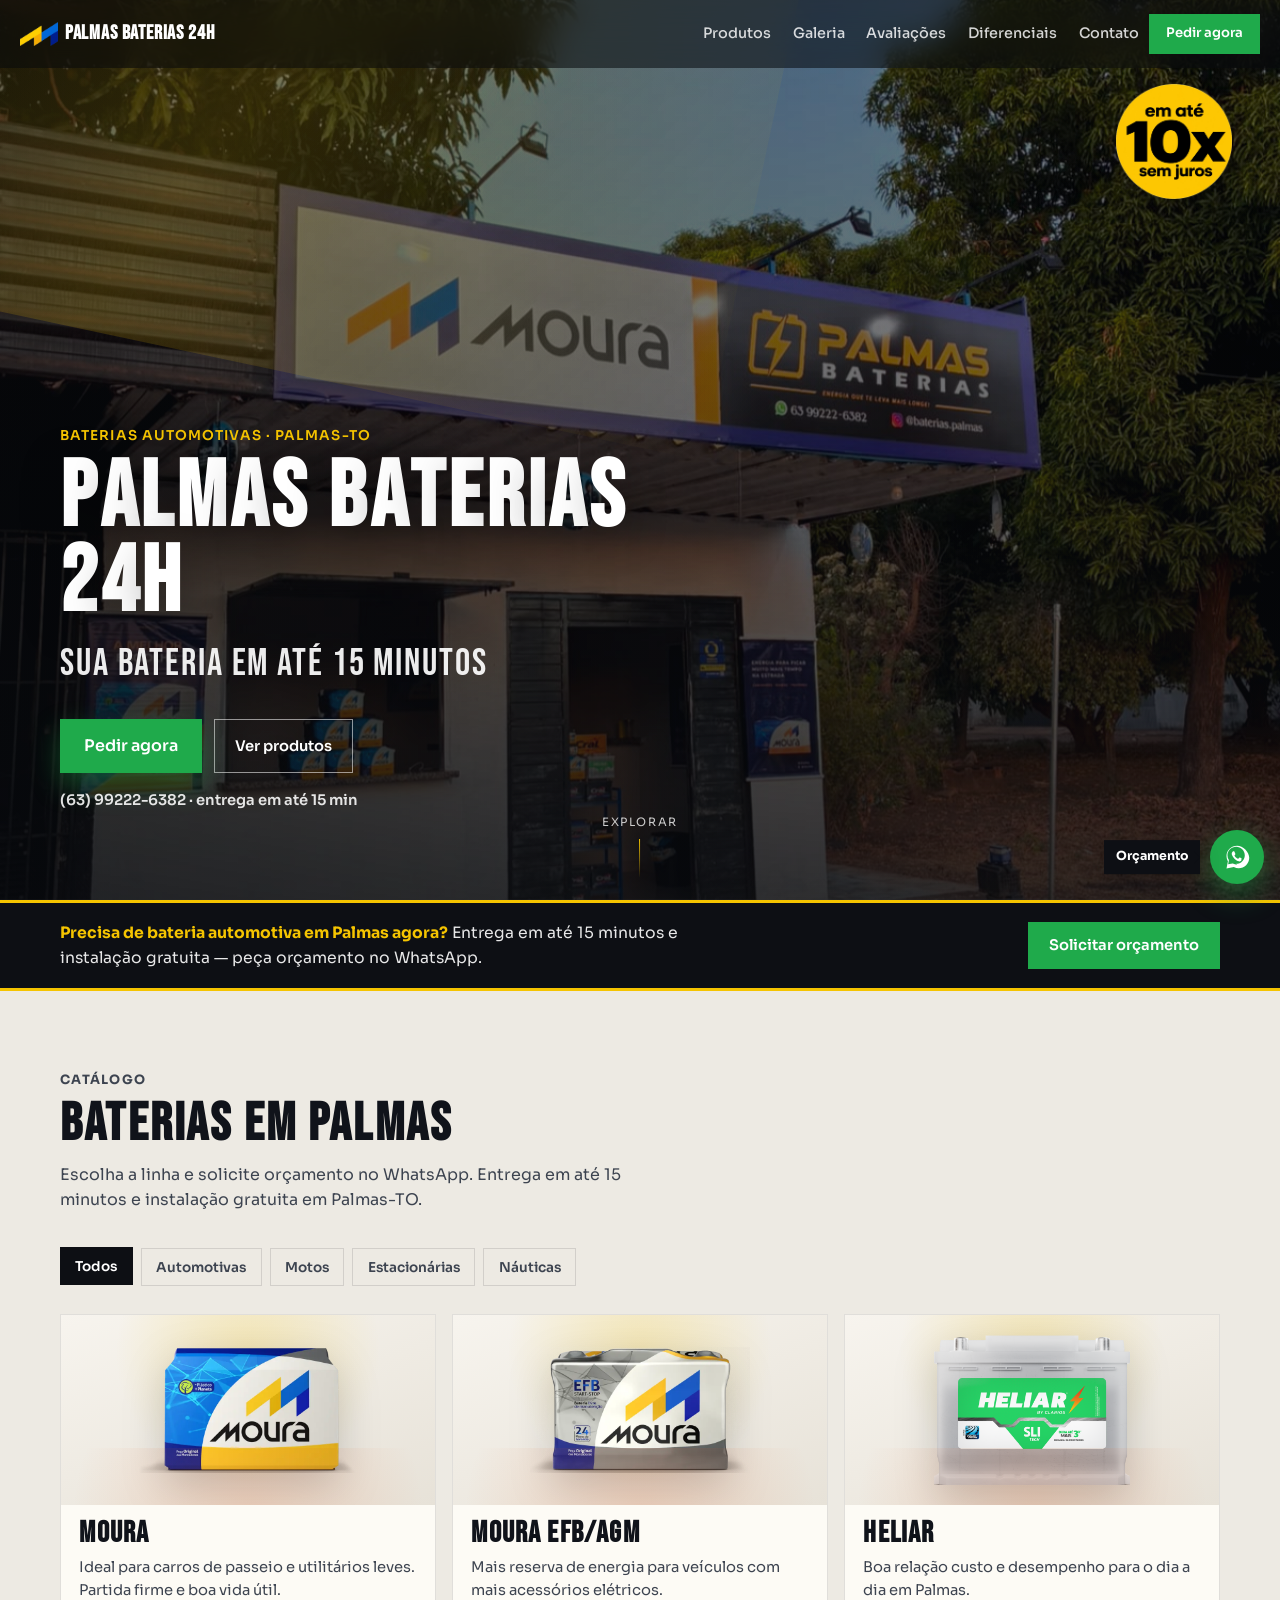
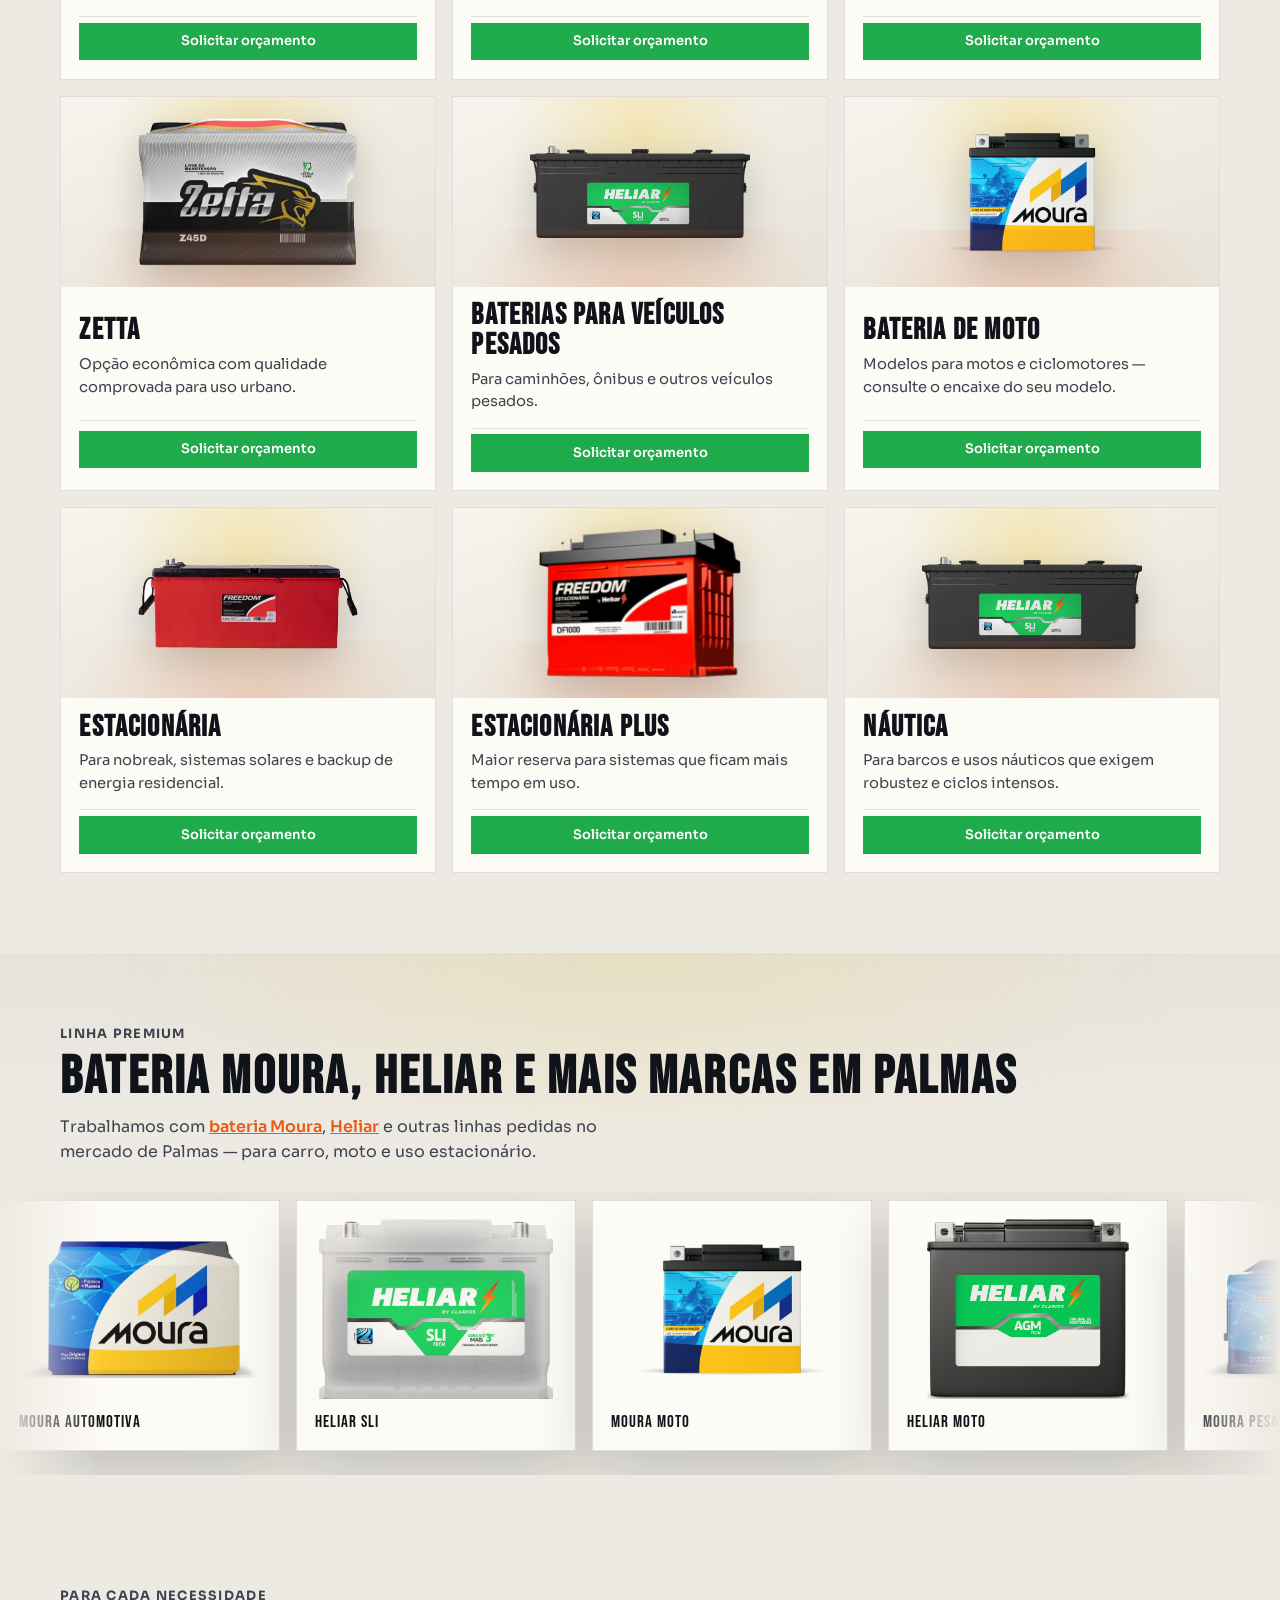
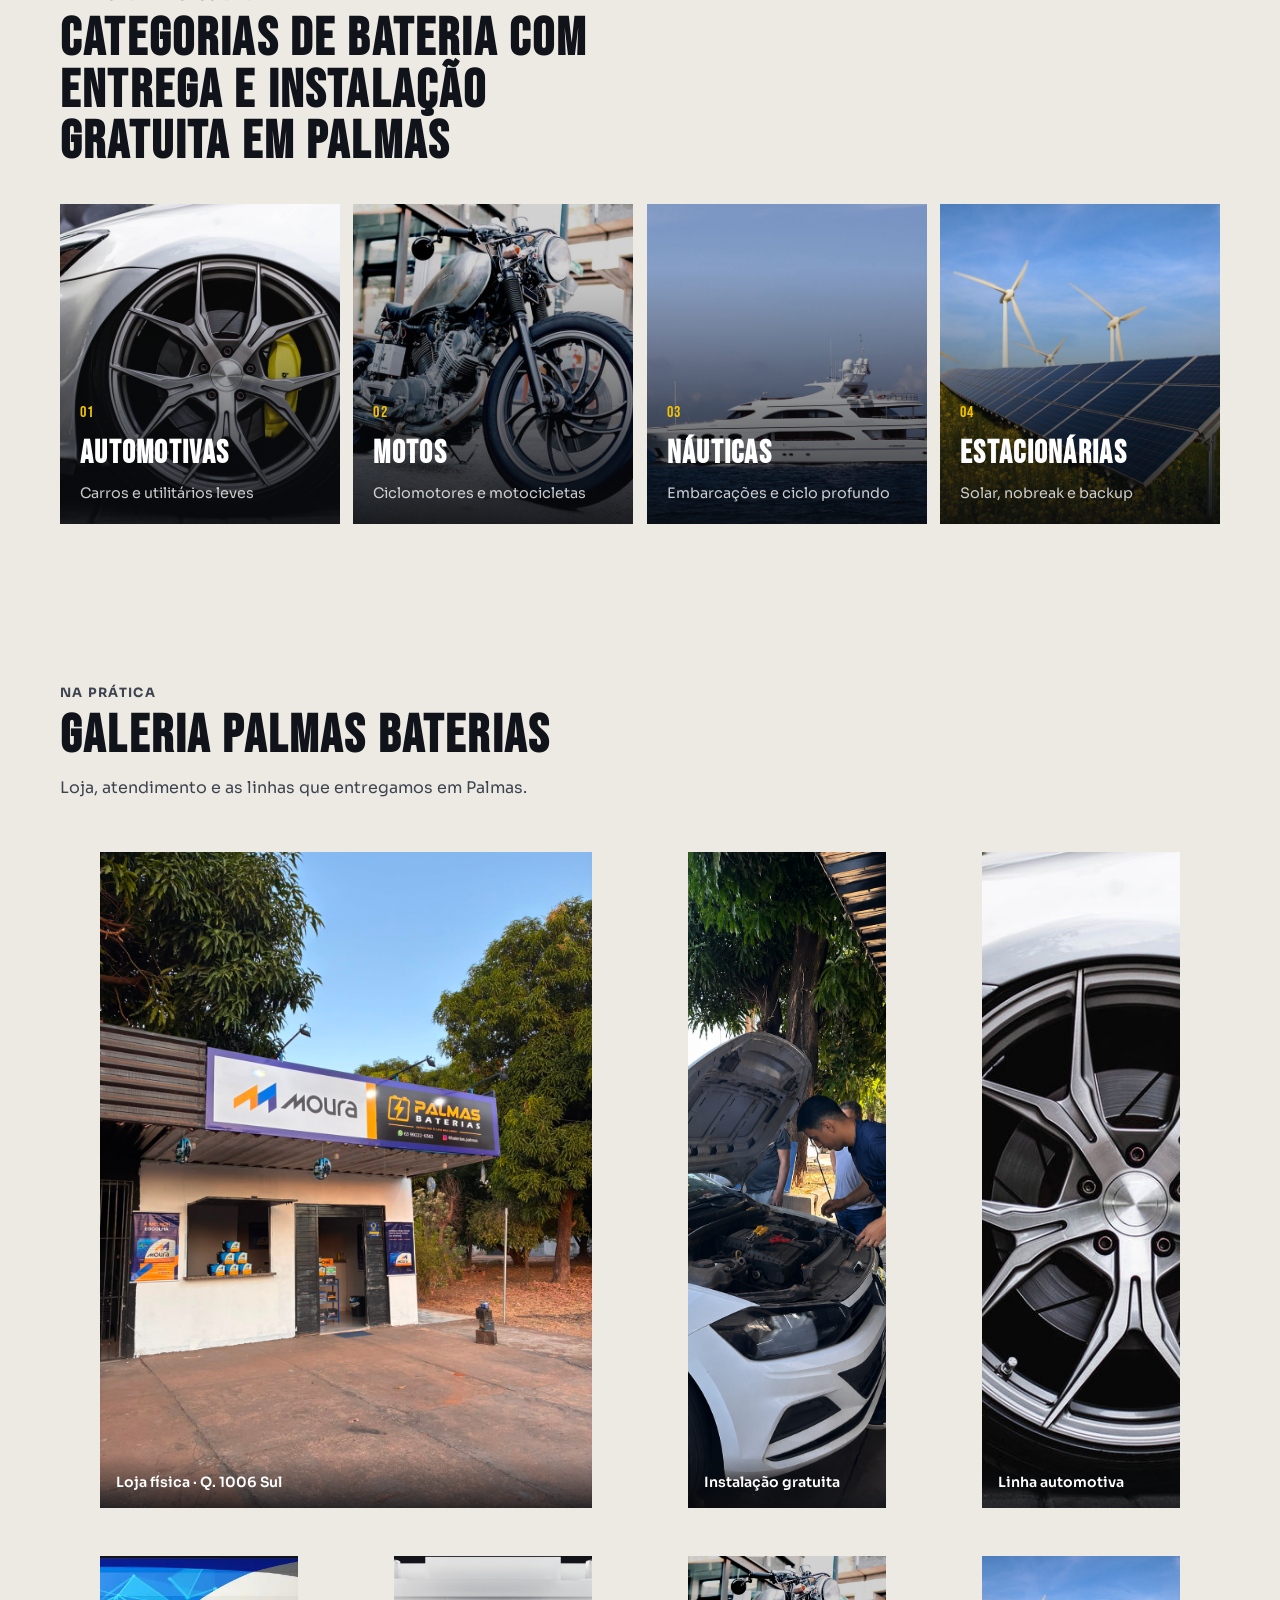
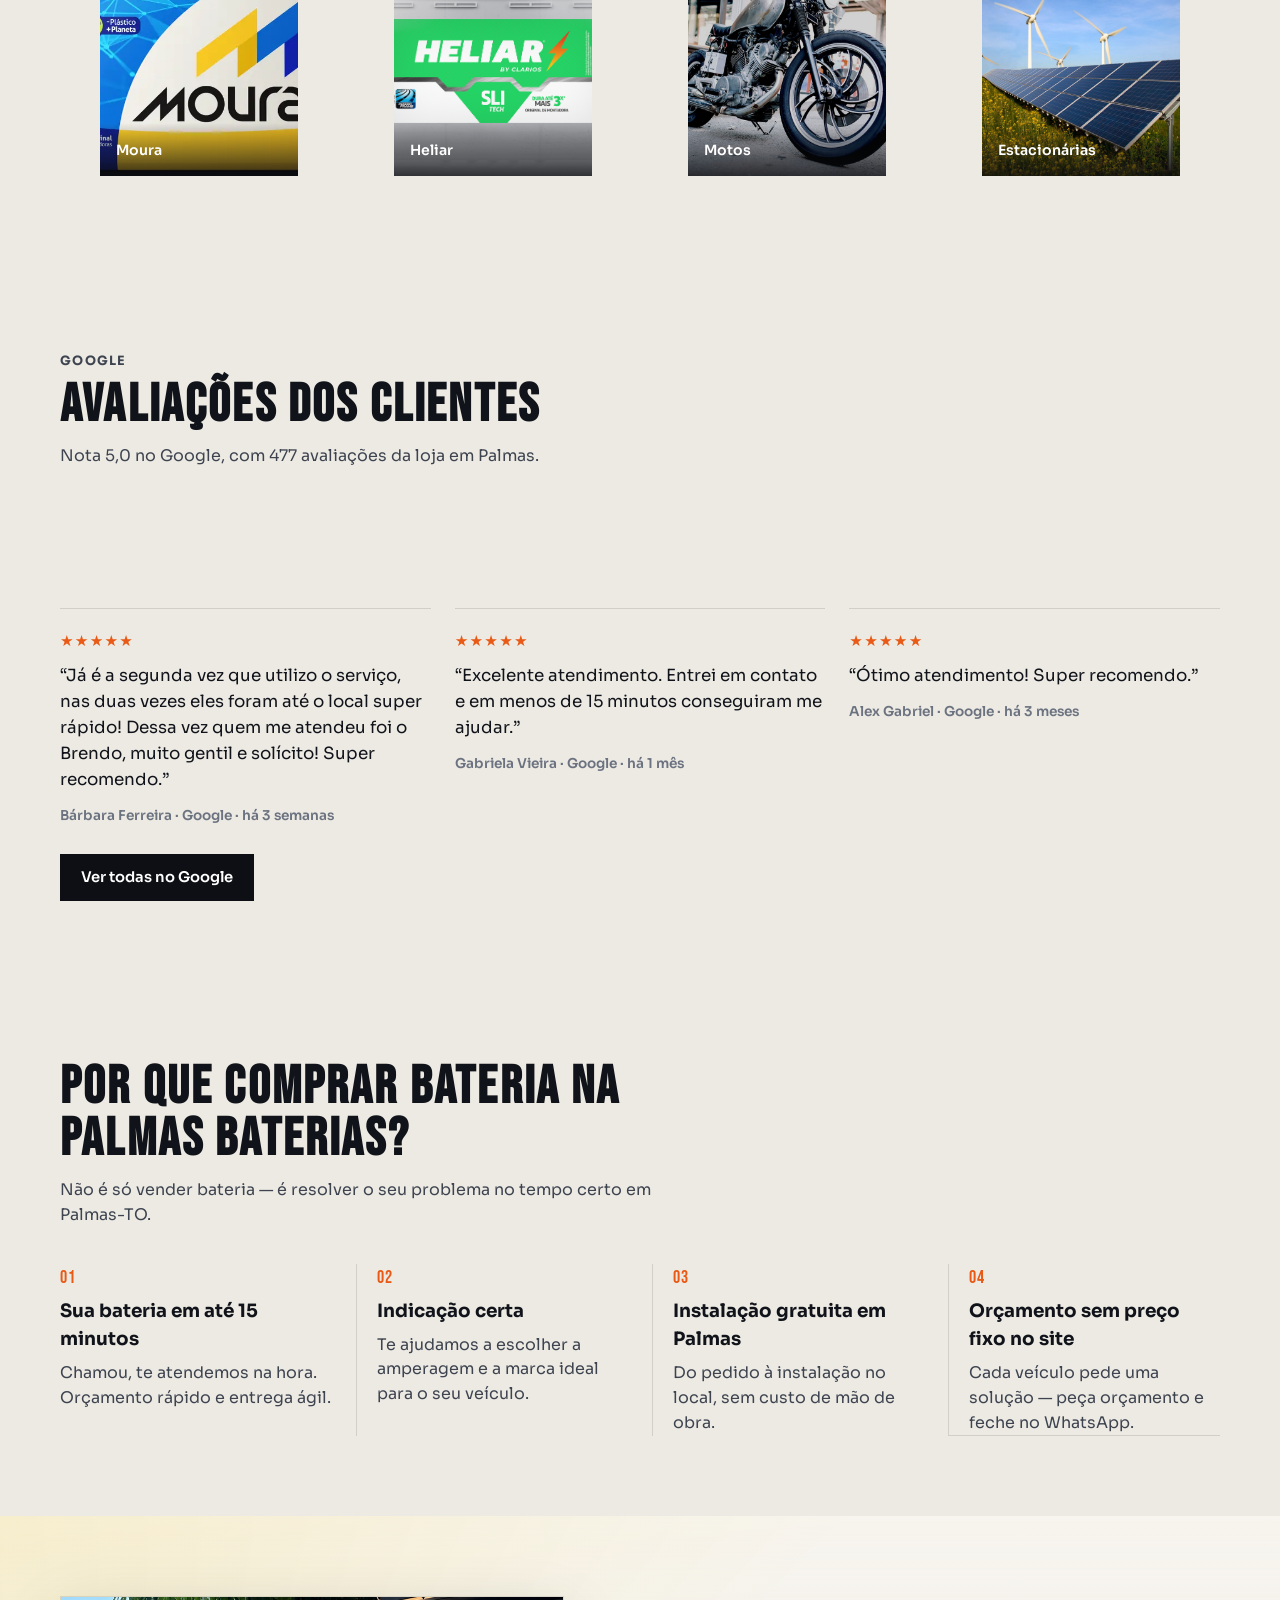
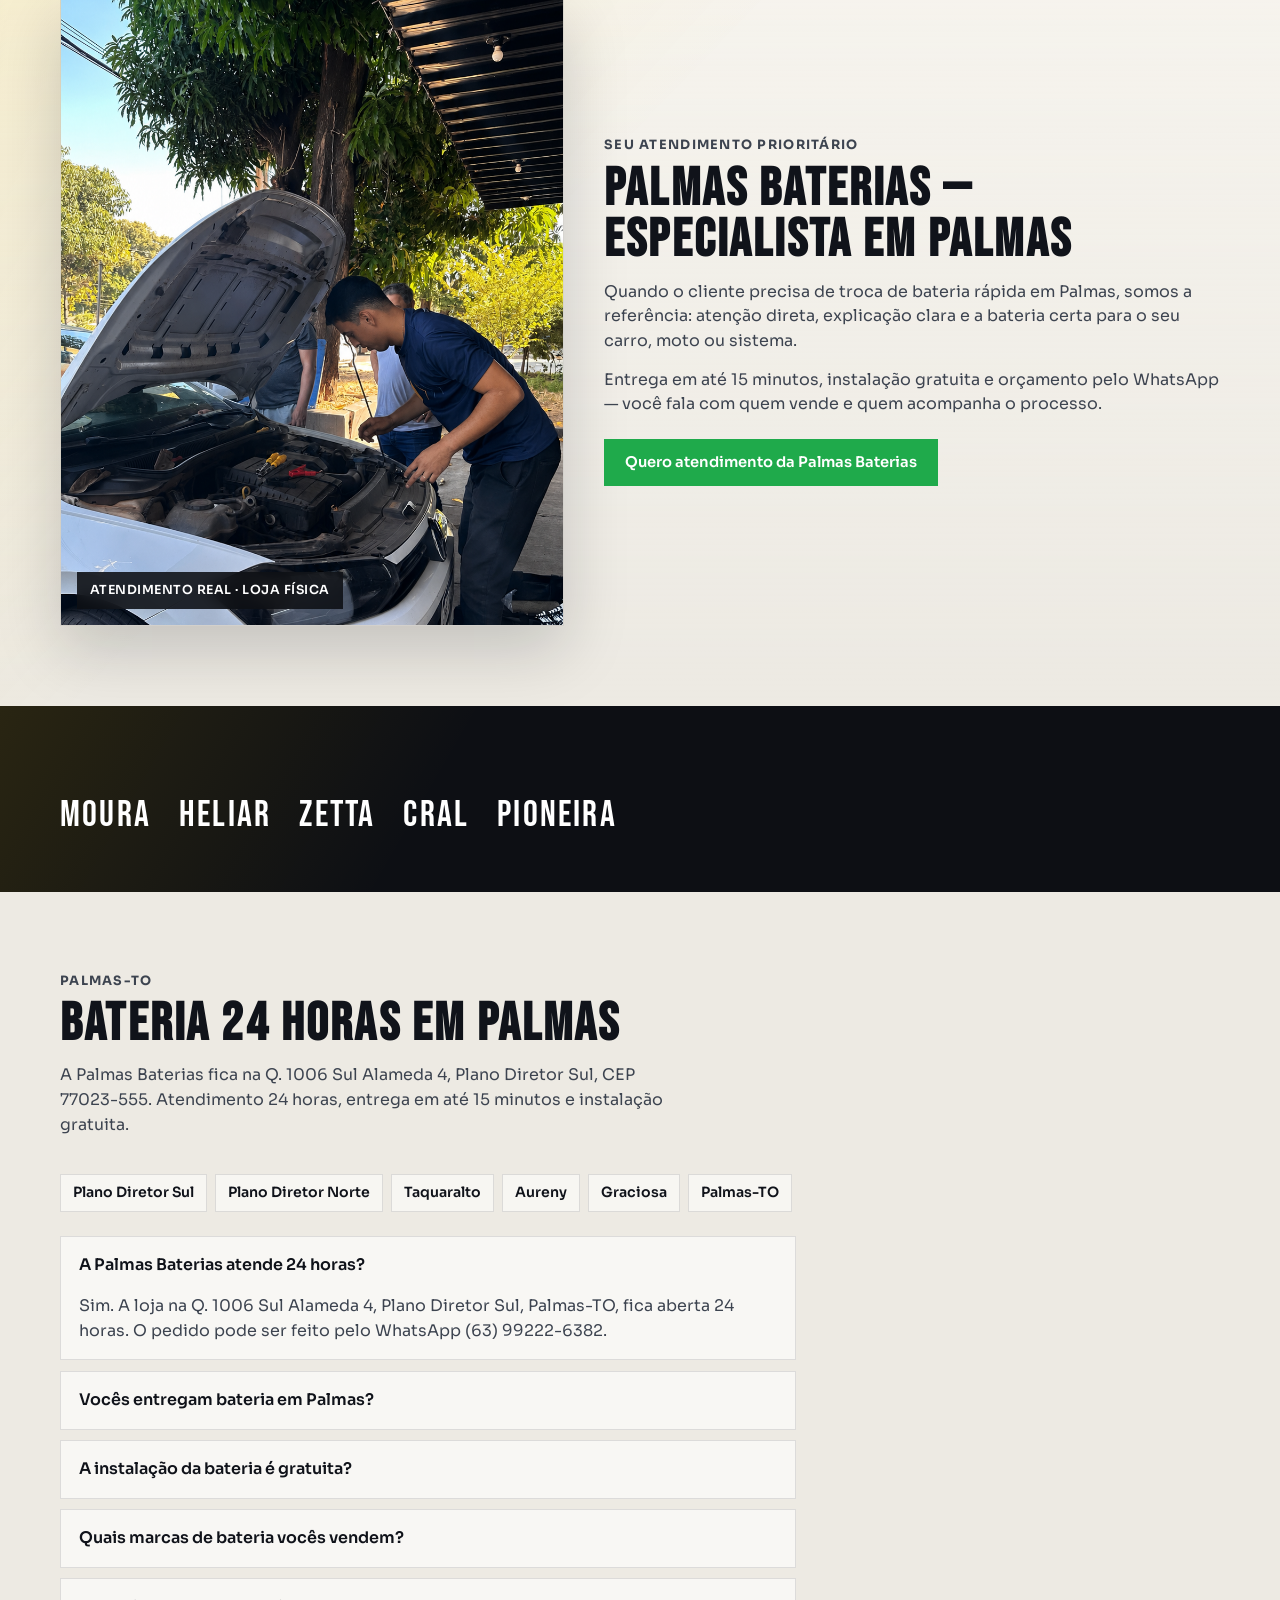
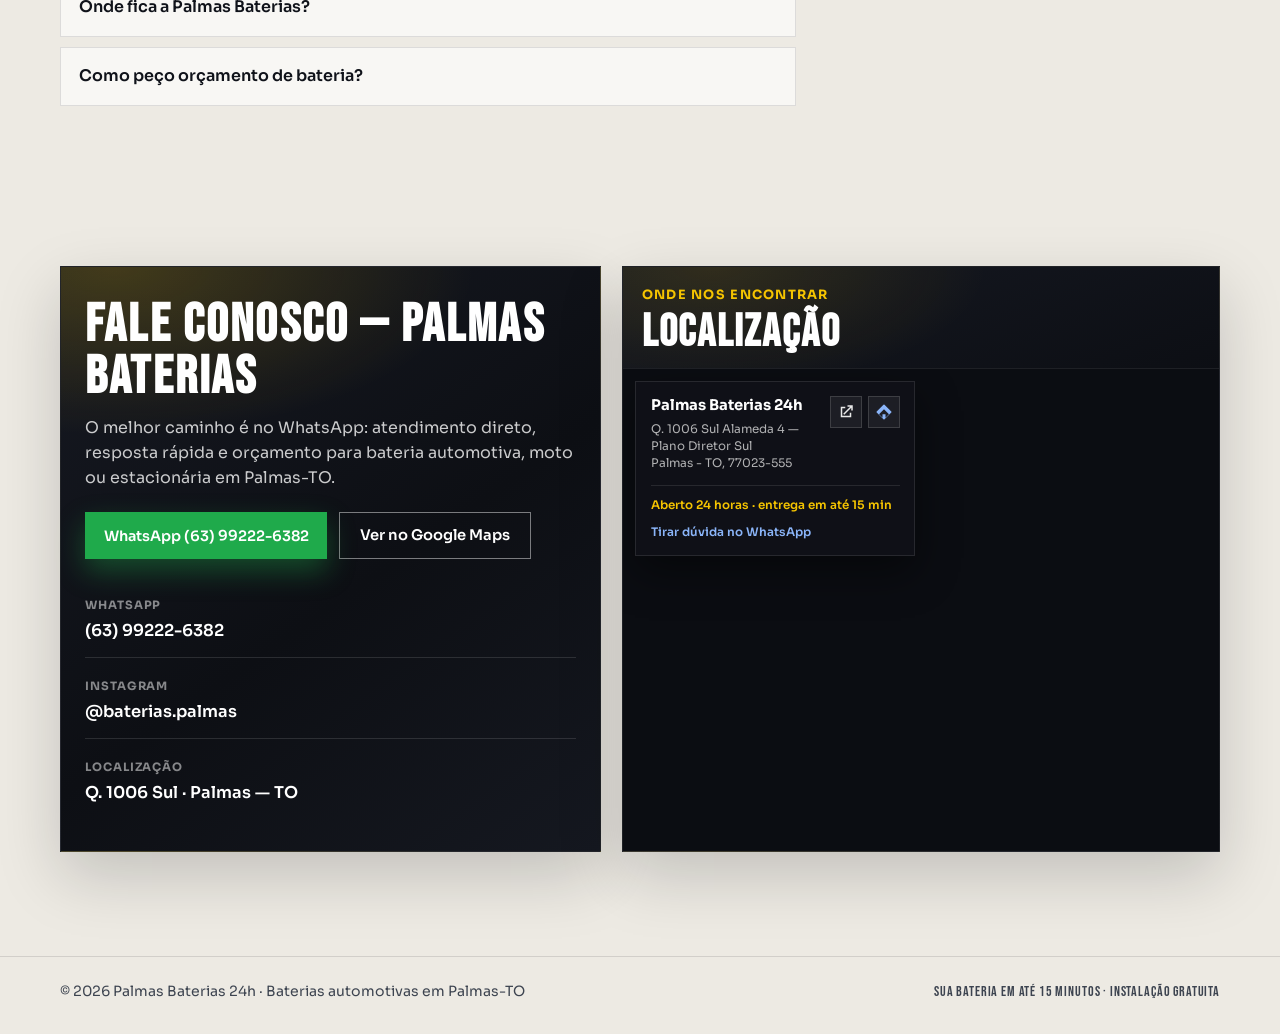
==== commit c0855cbc: "Give Google a brand name and a favicon sized for search results. Co-authored-by: Cursor <cursoragent" ====
--- a/index.html
+++ b/index.html
@@ -13,8 +13,8 @@
     <meta name="geo.placename" content="Palmas" />
     <meta name="robots" content="index, follow" />
     <link rel="canonical" href="https://www.bateriasempalmastocantins.com.br/" />
-    <link rel="icon" type="image/png" sizes="32x32" href="favicon-32.png" />
-    <link rel="icon" type="image/png" sizes="512x512" href="favicon.png" />
+    <link rel="icon" href="favicon.ico" sizes="48x48" />
+    <link rel="icon" type="image/png" href="favicon-192.png" sizes="192x192" />
     <link rel="apple-touch-icon" href="apple-touch-icon.png" />
 
     <!-- Open Graph -->
@@ -62,6 +62,14 @@
       {
         "@context": "https://schema.org",
         "@graph": [
+          {
+            "@type": "WebSite",
+            "@id": "https://www.bateriasempalmastocantins.com.br/#site",
+            "name": "Palmas Baterias 24h",
+            "alternateName": ["Palmas Baterias", "Baterias Palmas"],
+            "url": "https://www.bateriasempalmastocantins.com.br/",
+            "publisher": { "@id": "https://www.bateriasempalmastocantins.com.br/#negocio" }
+          },
           {
             "@type": "AutoPartsStore",
             "@id": "https://www.bateriasempalmastocantins.com.br/#negocio",
